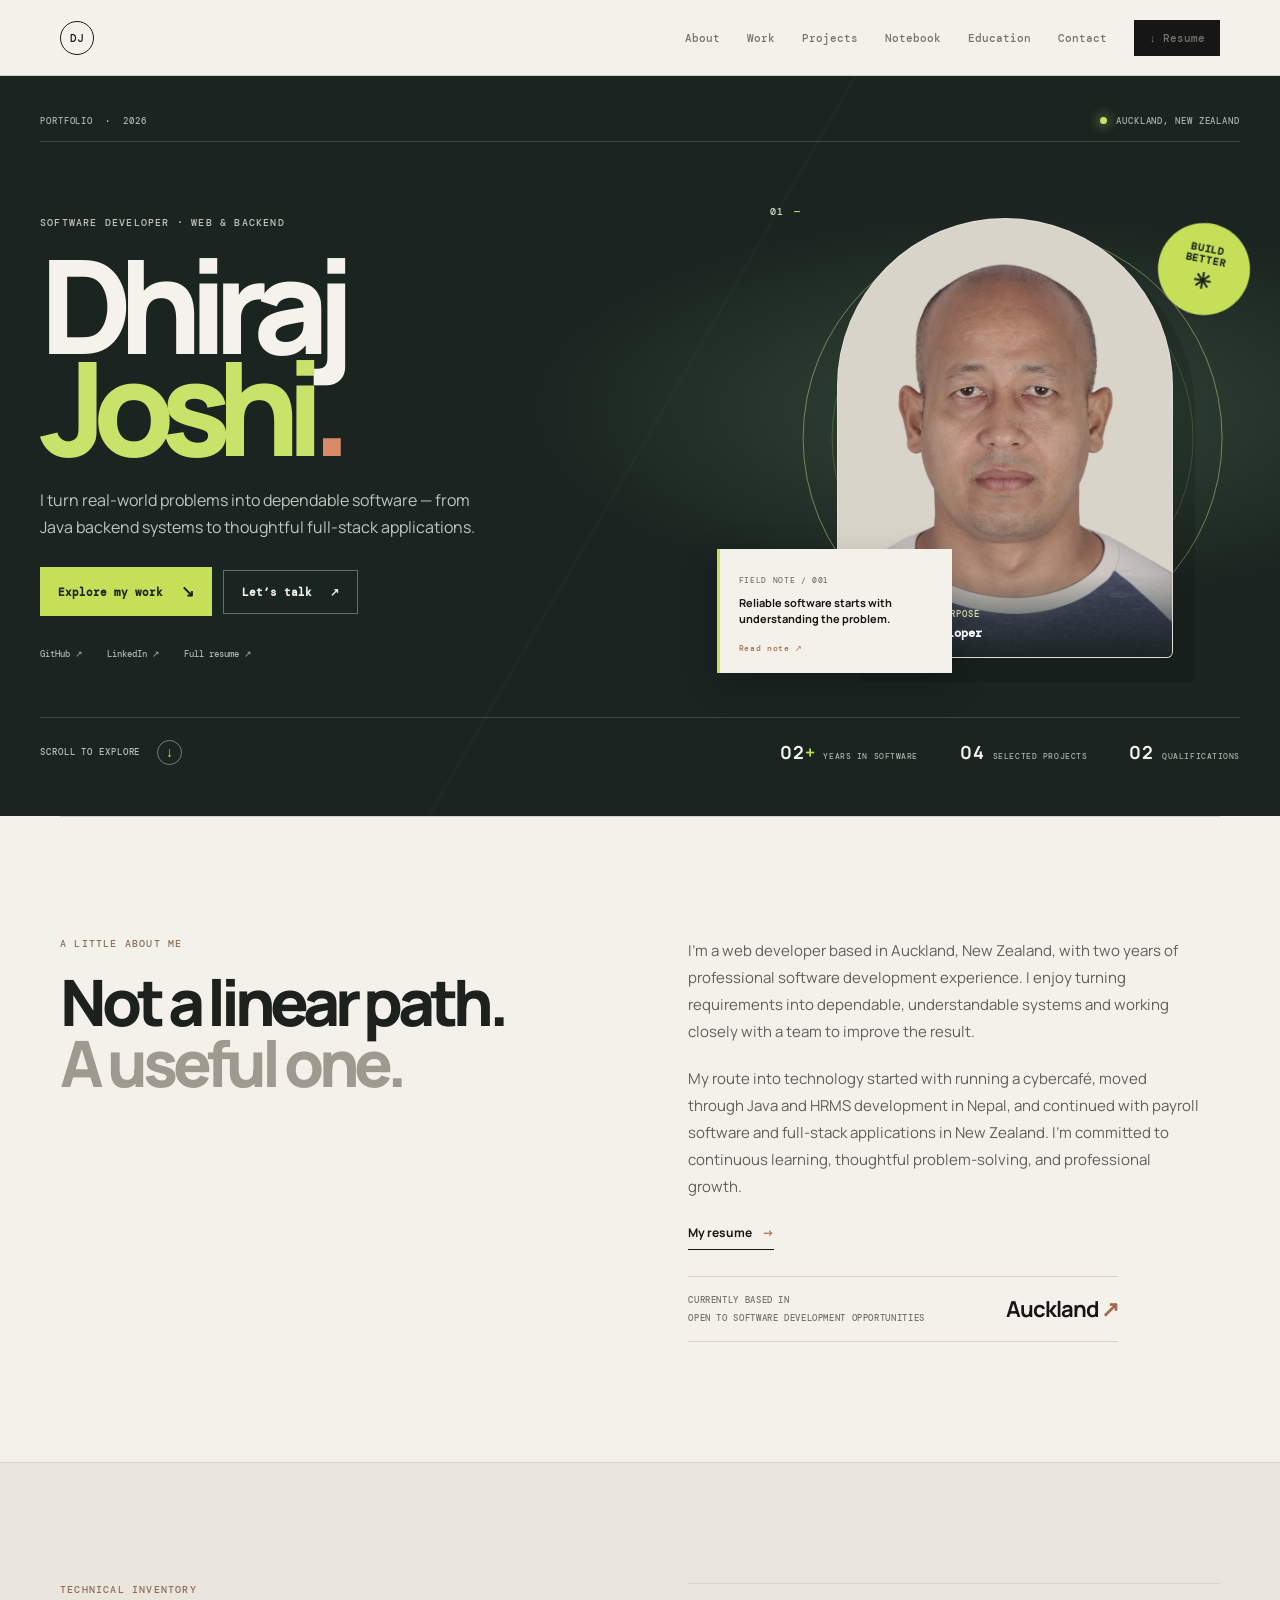
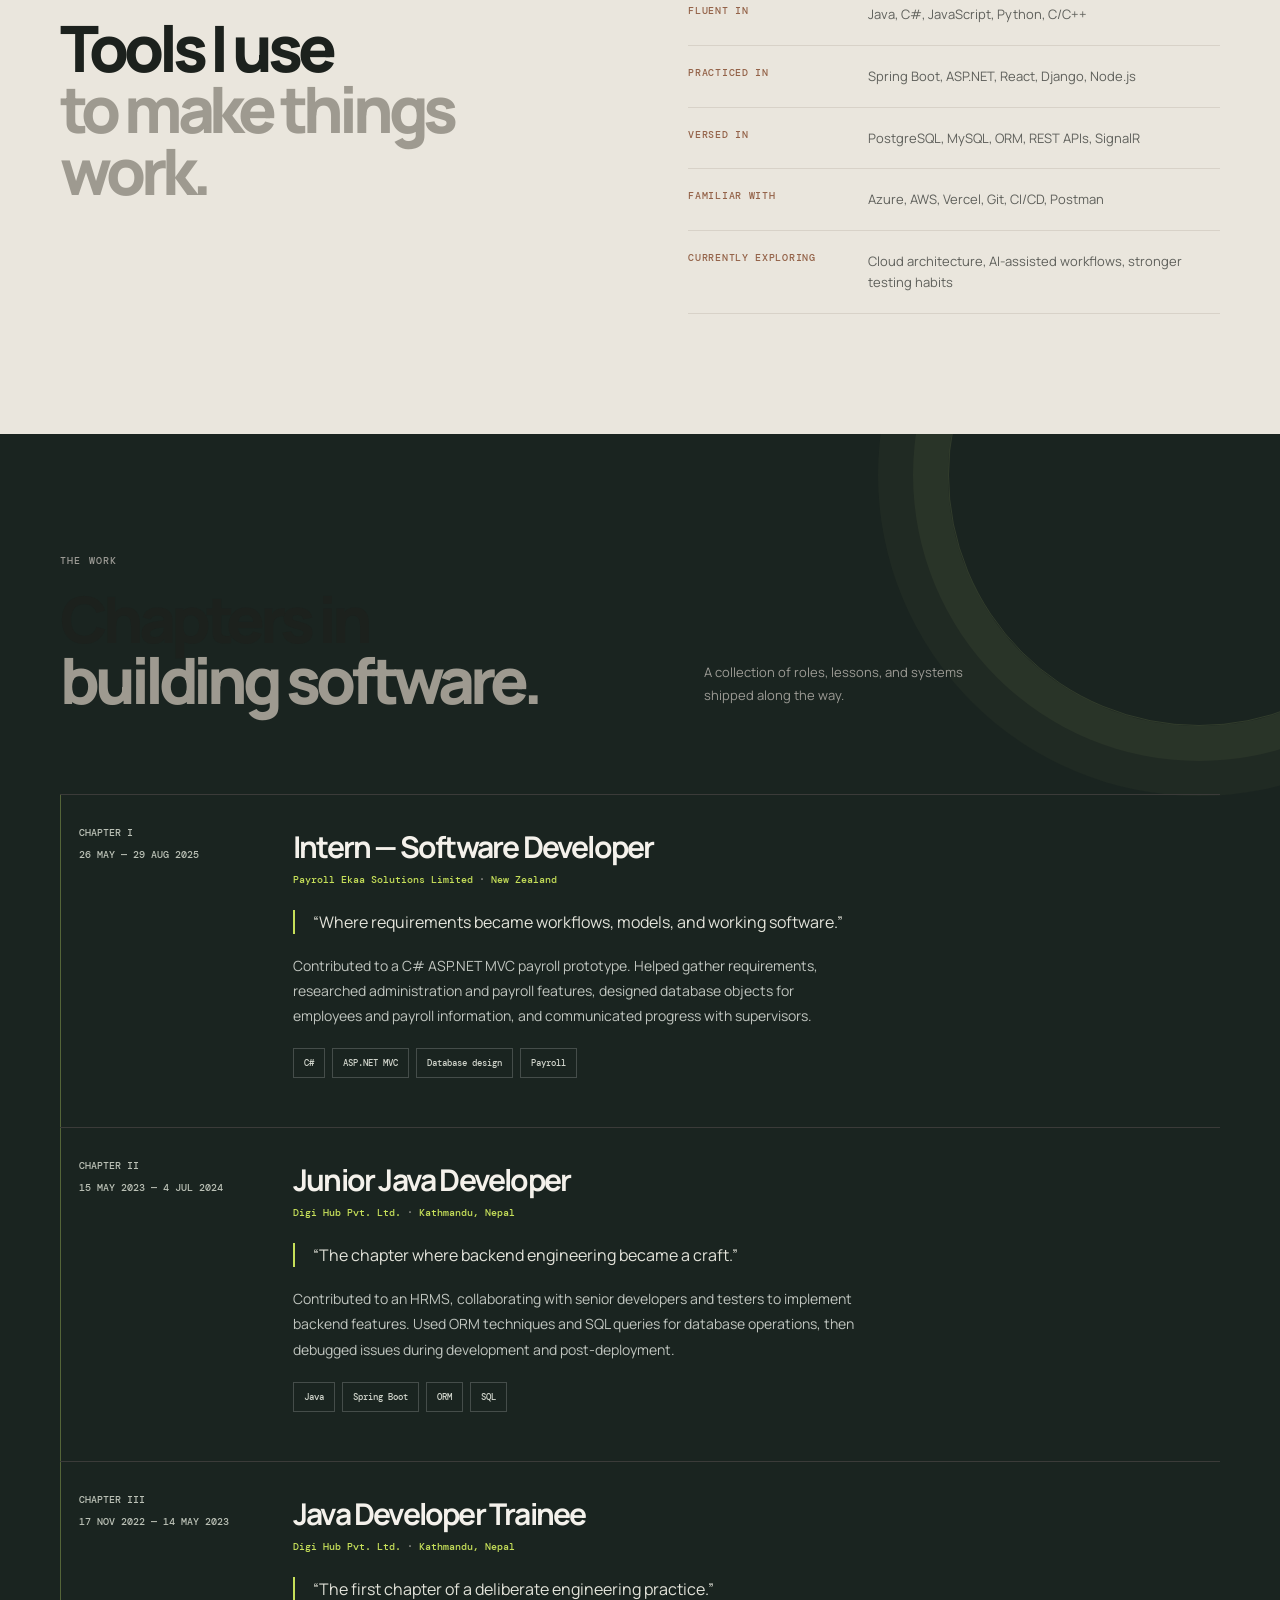
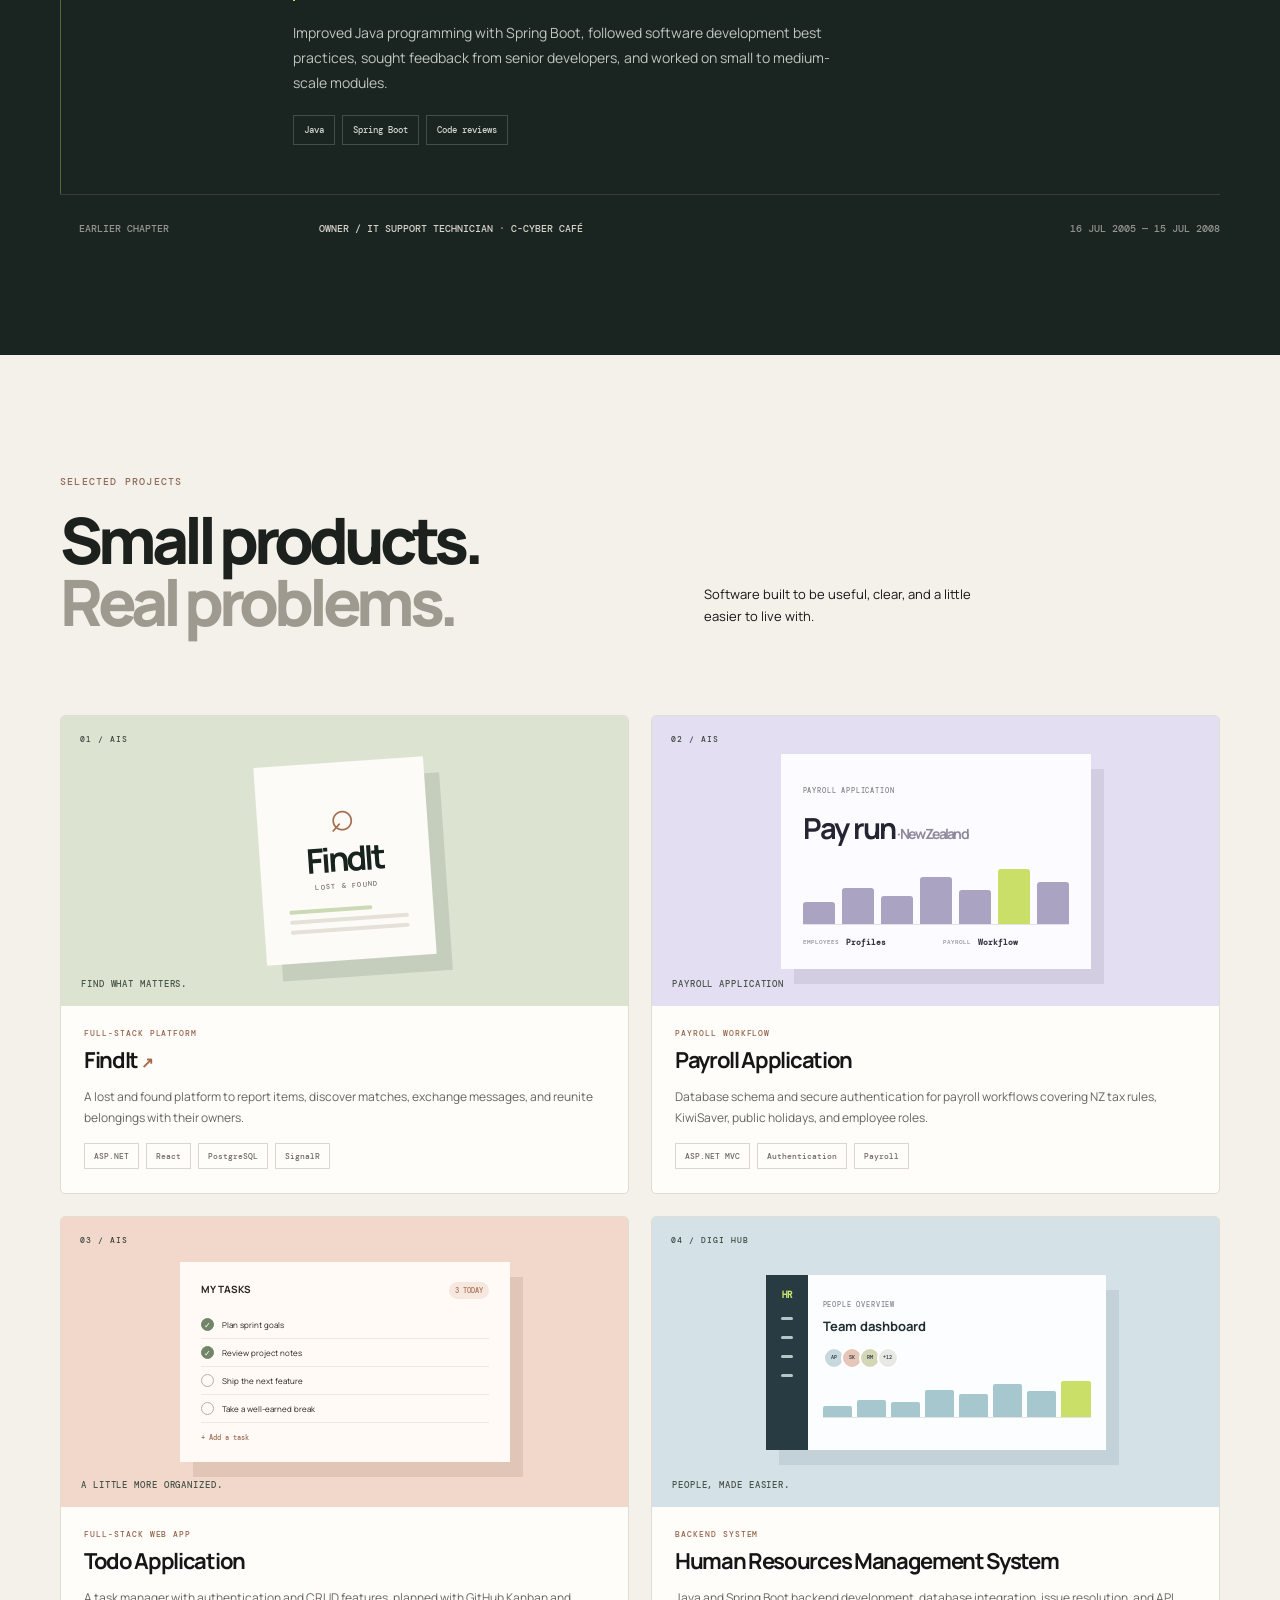
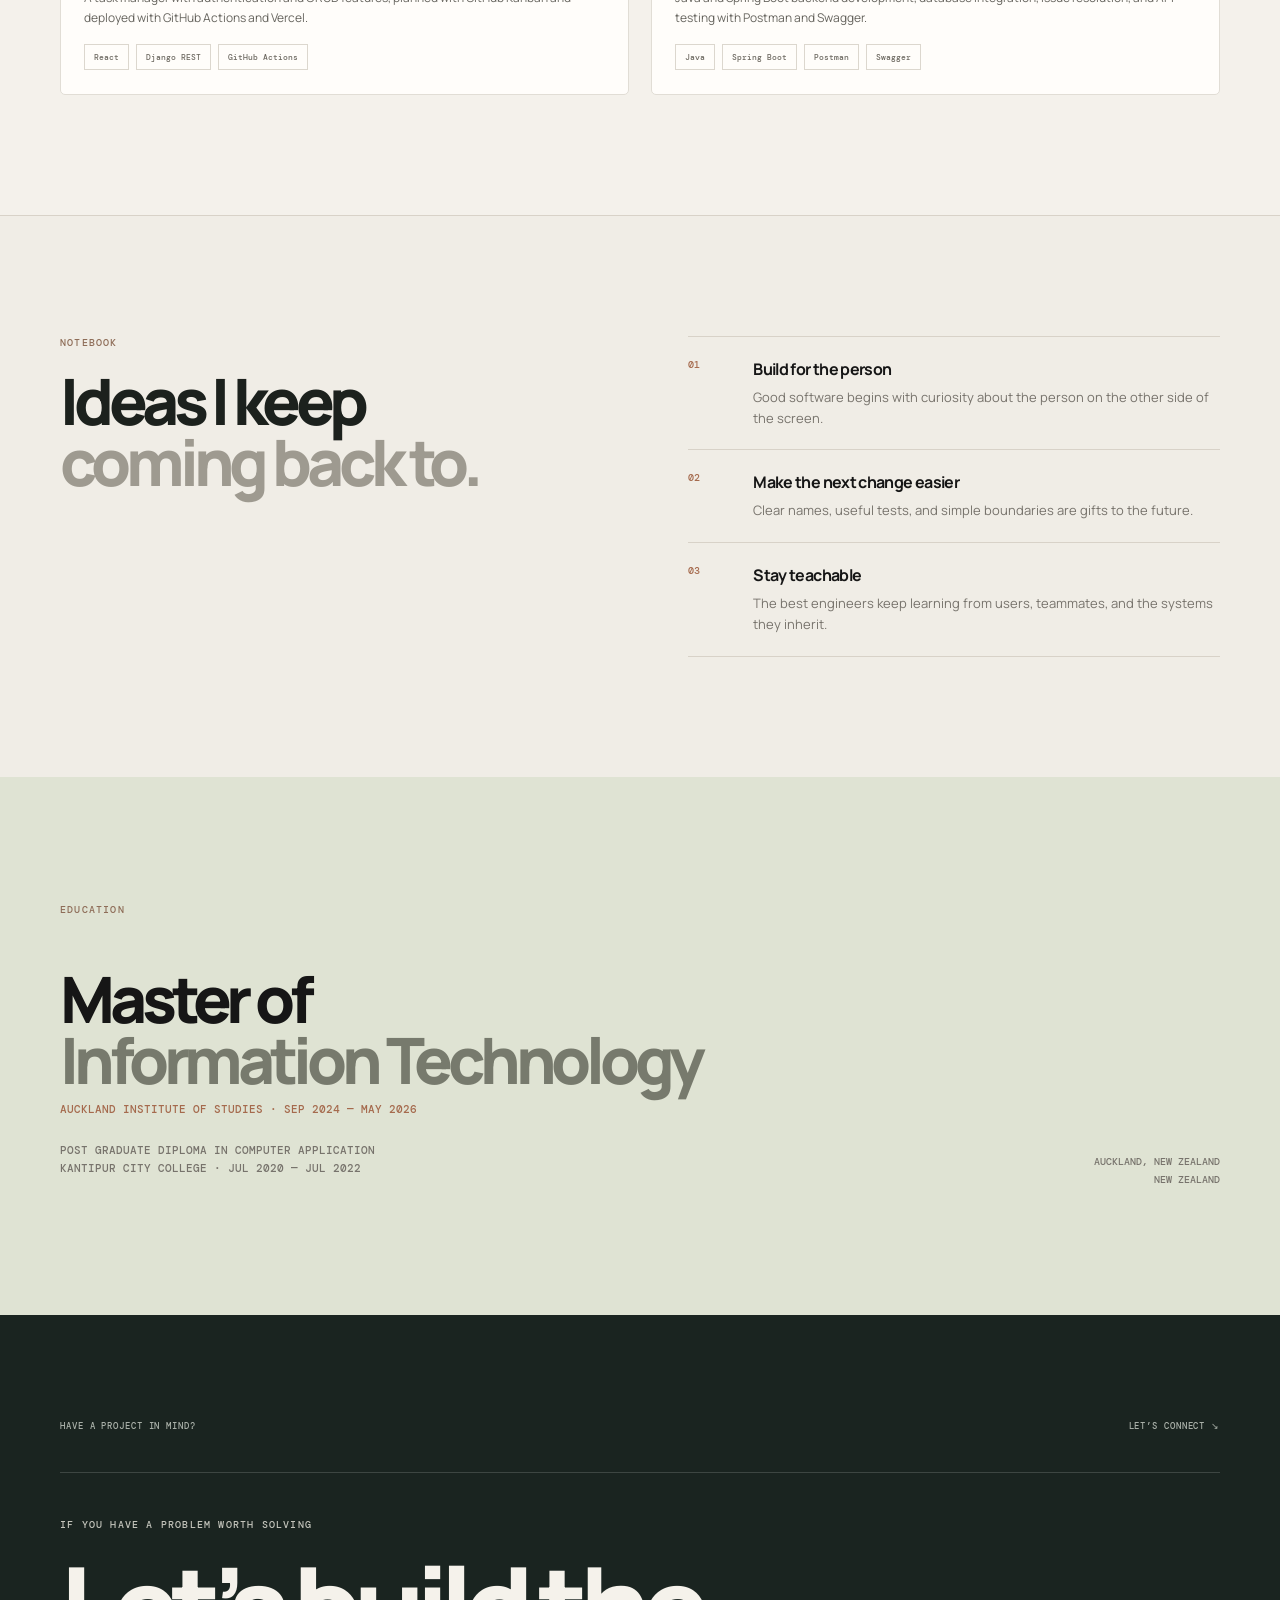
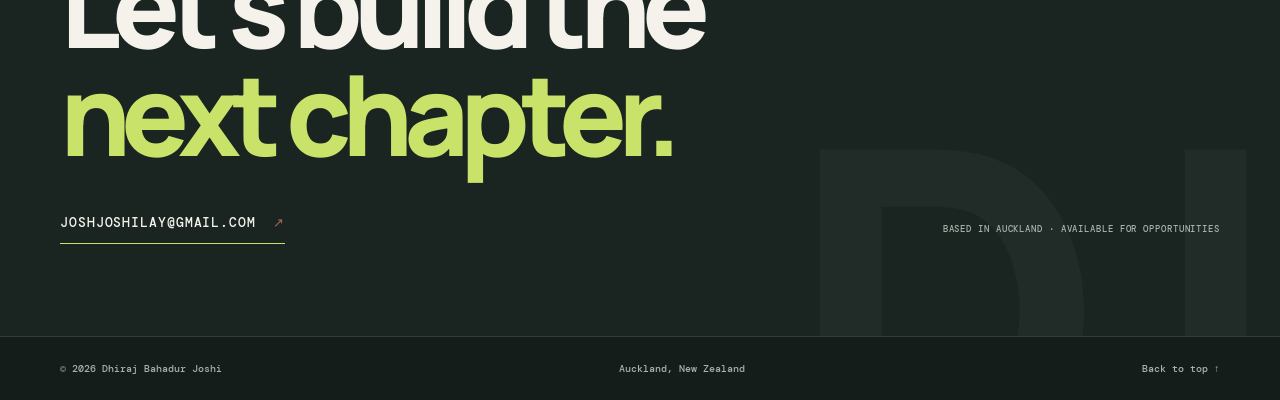
==== index.html @ 9c45025c "Elevate portfolio visual design" ====
<!doctype html>
<html lang="en">
  <head>
    <meta charset="UTF-8" />
    <meta name="viewport" content="width=device-width, initial-scale=1" />
    <meta name="description" content="Dhiraj Bahadur Joshi is a software developer based in Auckland, New Zealand." />
    <link rel="canonical" href="https://dhirajbahadurjoshi.com.np/" />
    <meta property="og:type" content="website" />
    <meta property="og:title" content="Dhiraj Joshi — Software Developer" />
    <meta property="og:description" content="Dhiraj Bahadur Joshi is a software developer based in Auckland, New Zealand." />
    <meta property="og:url" content="https://dhirajbahadurjoshi.com.np/" />
    <meta name="twitter:card" content="summary" />
    <meta name="twitter:title" content="Dhiraj Joshi — Software Developer" />
    <meta name="twitter:description" content="Dhiraj Bahadur Joshi is a software developer based in Auckland, New Zealand." />
    <title>Dhiraj Joshi — Software Developer</title>
    <link rel="preconnect" href="https://fonts.googleapis.com" />
    <link rel="preconnect" href="https://fonts.gstatic.com" crossorigin />
    <link href="https://fonts.googleapis.com/css2?family=DM+Mono:wght@400;500&family=Manrope:wght@400;500;600;700;800&display=swap" rel="stylesheet" />
    <link rel="stylesheet" href="styles.css" />
    <link rel="stylesheet" href="visual.css" />
  </head>
  <body>
    <header class="site-header">
      <div class="header-inner">
        <a class="monogram" href="#hero-section" aria-label="Dhiraj Joshi home">DJ</a>
        <button class="menu-toggle" type="button" aria-expanded="false" aria-controls="site-nav"><span></span><span></span><span></span><b>Menu</b></button>
        <nav id="site-nav" class="site-nav" aria-label="Main navigation">
          <a href="#about-section">About</a><a href="#experience-section">Work</a><a href="#research-section">Projects</a><a href="#notebook-section">Notebook</a><a href="#education-section">Education</a><a href="#contact-section">Contact</a><a class="resume-button" href="resume.html">↓ Resume</a>
        </nav>
      </div>
    </header>

    <main>
      <section id="hero-section" class="hero-section page-width">
        <div class="hero-topline"><span>Portfolio <i>·</i> 2026</span><span class="hero-location"><b></b> Auckland, New Zealand</span></div>
        <div class="hero-layout">
          <div class="hero-copy">
            <p class="eyebrow">Software developer · Web &amp; backend</p>
            <h1>Dhiraj<br /><em>Joshi</em><span class="hero-period">.</span></h1>
            <p class="hero-lede">I turn real-world problems into dependable software — from Java backend systems to thoughtful full-stack applications.</p>
            <div class="hero-actions"><a class="hero-primary" href="#research-section">Explore my work <span>↘</span></a><a class="hero-secondary" href="mailto:joshjoshilay@gmail.com">Let’s talk <span>↗</span></a></div>
            <div class="hero-socials"><a href="https://github.com/joshilaygh" target="_blank" rel="noreferrer">GitHub ↗</a><a href="https://www.linkedin.com/in/dhiraj-bahadur-joshi-48987b242" target="_blank" rel="noreferrer">LinkedIn ↗</a><a href="resume.html">Full resume ↗</a></div>
          </div>
          <div class="hero-art">
            <div class="hero-art-orbit"></div><div class="hero-art-index">01<span>—</span></div>
            <div class="portrait-frame"><img src="assets/profile-photo.jpg" alt="Dhiraj Bahadur Joshi" /><div class="portrait-caption"><span>Building with purpose</span><strong>Software Developer</strong></div></div>
            <button class="featured-note" type="button" data-open-note><span>FIELD NOTE / 001</span><strong>Reliable software starts with understanding the problem.</strong><em>Read note ↗</em></button>
            <div class="hero-sticker" aria-hidden="true">BUILD<br />BETTER<br /><span>✳</span></div>
          </div>
        </div>
        <div class="hero-bottom"><span>Scroll to explore</span><a href="#about-section" aria-label="Scroll to about section">↓</a><div class="hero-stats"><div><strong>02<span>+</span></strong><small>Years in software</small></div><div><strong>04</strong><small>Selected projects</small></div><div><strong>02</strong><small>Qualifications</small></div></div></div>
      </section>

      <section id="about-section" class="about-section page-width split-section">
        <div class="section-title"><p class="eyebrow">A little about me</p><h2>Not a linear path.<br /><em>A useful one.</em></h2></div>
        <div class="about-body"><p>I’m a web developer based in Auckland, New Zealand, with two years of professional software development experience. I enjoy turning requirements into dependable, understandable systems and working closely with a team to improve the result.</p><p>My route into technology started with running a cybercafé, moved through Java and HRMS development in Nepal, and continued with payroll software and full-stack applications in New Zealand. I’m committed to continuous learning, thoughtful problem-solving, and professional growth.</p><a class="text-button" href="resume.html">My resume <span>→</span></a><div class="about-signoff"><span>Currently based in</span><strong>Auckland <i>↗</i></strong><small>Open to software development opportunities</small></div></div>
      </section>

      <section class="inventory-section page-width split-section">
        <div class="section-title"><p class="eyebrow">Technical inventory</p><h2>Tools I use<br /><em>to make things work.</em></h2></div>
        <dl class="inventory-list">
          <div><dt>Fluent in</dt><dd>Java, C#, JavaScript, Python, C/C++</dd></div>
          <div><dt>Practiced in</dt><dd>Spring Boot, ASP.NET, React, Django, Node.js</dd></div>
          <div><dt>Versed in</dt><dd>PostgreSQL, MySQL, ORM, REST APIs, SignalR</dd></div>
          <div><dt>Familiar with</dt><dd>Azure, AWS, Vercel, Git, CI/CD, Postman</dd></div>
          <div><dt>Currently exploring</dt><dd>Cloud architecture, AI-assisted workflows, stronger testing habits</dd></div>
        </dl>
      </section>

      <section id="experience-section" class="work-section">
        <div class="page-width">
          <div class="section-heading"><div><p class="eyebrow">The work</p><h2>Chapters in<br /><em>building software.</em></h2></div><p>A collection of roles, lessons, and systems shipped along the way.</p></div>
          <div class="work-chapter"><div class="chapter-meta"><span>Chapter I</span><time>26 May — 29 Aug 2025</time></div><div class="chapter-content"><h3>Intern — Software Developer</h3><p class="company">Payroll Ekaa Solutions Limited <i>·</i> New Zealand</p><blockquote>“Where requirements became workflows, models, and working software.”</blockquote><p>Contributed to a C# ASP.NET MVC payroll prototype. Helped gather requirements, researched administration and payroll features, designed database objects for employees and payroll information, and communicated progress with supervisors.</p><div class="tags"><span>C#</span><span>ASP.NET MVC</span><span>Database design</span><span>Payroll</span></div></div></div>
          <div class="work-chapter"><div class="chapter-meta"><span>Chapter II</span><time>15 May 2023 — 4 Jul 2024</time></div><div class="chapter-content"><h3>Junior Java Developer</h3><p class="company">Digi Hub Pvt. Ltd. <i>·</i> Kathmandu, Nepal</p><blockquote>“The chapter where backend engineering became a craft.”</blockquote><p>Contributed to an HRMS, collaborating with senior developers and testers to implement backend features. Used ORM techniques and SQL queries for database operations, then debugged issues during development and post-deployment.</p><div class="tags"><span>Java</span><span>Spring Boot</span><span>ORM</span><span>SQL</span></div></div></div>
          <div class="work-chapter"><div class="chapter-meta"><span>Chapter III</span><time>17 Nov 2022 — 14 May 2023</time></div><div class="chapter-content"><h3>Java Developer Trainee</h3><p class="company">Digi Hub Pvt. Ltd. <i>·</i> Kathmandu, Nepal</p><blockquote>“The first chapter of a deliberate engineering practice.”</blockquote><p>Improved Java programming with Spring Boot, followed software development best practices, sought feedback from senior developers, and worked on small to medium-scale modules.</p><div class="tags"><span>Java</span><span>Spring Boot</span><span>Code reviews</span></div></div></div>
          <div class="work-more"><span>Earlier chapter</span><strong>Owner / IT Support Technician <i>·</i> C-Cyber Café</strong><time>16 Jul 2005 — 15 Jul 2008</time></div>
        </div>
      </section>

      <section id="research-section" class="projects-section page-width">
        <div class="section-heading"><div><p class="eyebrow">Selected projects</p><h2>Small products.<br /><em>Real problems.</em></h2></div><p>Software built to be useful, clear, and a little easier to live with.</p></div>
        <div class="project-grid">
          <a class="project-card findit-card" href="https://lost-and-found-55q.pages.dev/" target="_blank" rel="noreferrer"><div class="project-art"><span class="project-index">01 / AIS</span><div class="findit-ui"><span class="findit-symbol">⌕</span><strong>FindIt</strong><small>LOST &amp; FOUND</small><div class="ui-lines"><i></i><i></i><i></i></div></div><span class="project-art-caption">Find what matters.</span></div><div class="project-card-info"><div><p>FULL-STACK PLATFORM</p><h3>FindIt <span>↗</span></h3></div><p>A lost and found platform to report items, discover matches, exchange messages, and reunite belongings with their owners.</p><div class="tags"><span>ASP.NET</span><span>React</span><span>PostgreSQL</span><span>SignalR</span></div></div></a>
          <article class="project-card payroll-card"><div class="project-art"><span class="project-index">02 / AIS</span><div class="payroll-ui"><small>PAYROLL APPLICATION</small><strong>Pay run<span> · New Zealand</span></strong><div class="payroll-bars"><i></i><i></i><i></i><i></i><i></i><i></i><i></i></div><div class="payroll-ui-foot"><span>EMPLOYEES</span><b>Profiles</b><span>PAYROLL</span><b>Workflow</b></div></div><span class="project-art-caption">Payroll Application</span></div><div class="project-card-info"><div><p>PAYROLL WORKFLOW</p><h3>Payroll Application</h3></div><p>Database schema and secure authentication for payroll workflows covering NZ tax rules, KiwiSaver, public holidays, and employee roles.</p><div class="tags"><span>ASP.NET MVC</span><span>Authentication</span><span>Payroll</span></div></div></article>
          <article class="project-card todo-card"><div class="project-art"><span class="project-index">03 / AIS</span><div class="todo-ui"><small>MY TASKS <b>3 TODAY</b></small><div><i class="checked">✓</i><span>Plan sprint goals</span></div><div><i class="checked">✓</i><span>Review project notes</span></div><div><i></i><span>Ship the next feature</span></div><div><i></i><span>Take a well-earned break</span></div><span class="todo-add">+ Add a task</span></div><span class="project-art-caption">A little more organized.</span></div><div class="project-card-info"><div><p>FULL-STACK WEB APP</p><h3>Todo Application</h3></div><p>A task manager with authentication and CRUD features, planned with GitHub Kanban and deployed with GitHub Actions and Vercel.</p><div class="tags"><span>React</span><span>Django REST</span><span>GitHub Actions</span></div></div></article>
          <article class="project-card hrms-card"><div class="project-art"><span class="project-index">04 / DIGI HUB</span><div class="hrms-ui"><div class="hrms-sidebar"><b>HR</b><i></i><i></i><i></i><i></i></div><div class="hrms-main"><small>PEOPLE OVERVIEW</small><strong>Team dashboard</strong><div class="hrms-profiles"><i>AP</i><i>SK</i><i>RM</i><i>+12</i></div><div class="hrms-chart"><i></i><i></i><i></i><i></i><i></i><i></i><i></i><i></i></div></div></div><span class="project-art-caption">People, made easier.</span></div><div class="project-card-info"><div><p>BACKEND SYSTEM</p><h3>Human Resources Management System</h3></div><p>Java and Spring Boot backend development, database integration, issue resolution, and API testing with Postman and Swagger.</p><div class="tags"><span>Java</span><span>Spring Boot</span><span>Postman</span><span>Swagger</span></div></div></article>
        </div>
      </section>

      <section id="notebook-section" class="notebook-section page-width split-section">
        <div class="section-title"><p class="eyebrow">Notebook</p><h2>Ideas I keep<br /><em>coming back to.</em></h2></div>
        <div class="notebook-list"><article><span>01</span><div><h3>Build for the person</h3><p>Good software begins with curiosity about the person on the other side of the screen.</p></div></article><article><span>02</span><div><h3>Make the next change easier</h3><p>Clear names, useful tests, and simple boundaries are gifts to the future.</p></div></article><article><span>03</span><div><h3>Stay teachable</h3><p>The best engineers keep learning from users, teammates, and the systems they inherit.</p></div></article></div>
      </section>

      <section id="education-section" class="education-section">
        <div class="page-width"><p class="eyebrow">Education</p><div class="education-line"><div><h2>Master of<br /><em>Information Technology</em></h2><p>Auckland Institute of Studies · Sep 2024 — May 2026</p><p class="secondary-education">Post Graduate Diploma in Computer Application<br />Kantipur City College · Jul 2020 — Jul 2022</p></div><div class="education-meta">Auckland, New Zealand<br />New Zealand</div></div></div>
      </section>

      <section id="contact-section" class="contact-section page-width"><div class="contact-kicker"><span>Have a project in mind?</span><span>LET’S CONNECT ↘</span></div><p class="eyebrow">If you have a problem worth solving</p><h2>Let’s build the<br /><em>next chapter.</em></h2><div class="contact-bottom"><a href="mailto:joshjoshilay@gmail.com" class="contact-link">joshjoshilay@gmail.com <span>↗</span></a><span>Based in Auckland · Available for opportunities</span></div></section>
    </main>

    <footer class="site-footer page-width"><span>© 2026 Dhiraj Bahadur Joshi</span><span>Auckland, New Zealand</span><a href="#hero-section">Back to top ↑</a></footer>

    <dialog id="note-dialog" class="modal"><button class="modal-close" type="button" aria-label="Close note">×</button><p class="eyebrow">A note from the notebook</p><blockquote>“The best software is not the software with the most features. It is the software that makes the right thing easier.”</blockquote><p>Clear requirements, useful feedback, edge cases considered early, and systems that remain understandable long after they ship.</p></dialog>
    <dialog id="resume-dialog" class="modal"><button class="modal-close" type="button" aria-label="Close resume preview">×</button><p class="eyebrow">Resume</p><h2>Dhiraj Joshi</h2><p class="modal-role">Web Developer · Auckland, New Zealand</p><div class="resume-facts"><div><b>Education</b><span>Master of Information Technology<br />Auckland Institute of Studies<br /><br />PG Diploma in Computer Application<br />Kantipur City College</span></div><div><b>Core stack</b><span>Java · Spring Boot · C# · ASP.NET · React · PostgreSQL · MySQL</span></div><div><b>Experience</b><span>Two years of software development across HRMS, payroll, full-stack applications, and IT support.</span></div></div><a href="resume.html" class="dark-button">View full resume ↗</a></dialog>
    <script src="script.js"></script>
  </body>
</html>
---- styles.css ----
:root{--ink:#161616;--muted:#77736c;--paper:#f4f1eb;--line:#d8d2c8;--accent:#c6df59;--soft:#e7e2d9}*{box-sizing:border-box}html{scroll-behavior:smooth}body{margin:0;background:var(--paper);color:var(--ink);font-family:Manrope,Arial,sans-serif}a{color:inherit;text-decoration:none}button{font:inherit}.page-width{width:min(1160px,calc(100% - 80px));margin:auto}.site-header{height:76px;border-bottom:1px solid var(--line);position:relative;z-index:5;background:var(--paper)}.header-inner{width:min(1160px,calc(100% - 80px));height:100%;margin:auto;display:flex;align-items:center;justify-content:space-between}.monogram{display:grid;place-items:center;width:34px;height:34px;border:1px solid var(--ink);border-radius:50%;font:500 11px "DM Mono",monospace}.site-nav{display:flex;align-items:center;gap:27px;font:500 11px "DM Mono",monospace}.site-nav a{color:var(--muted)}.site-nav a:hover,.text-button:hover,.project-row:hover h3,.contact-link:hover{color:#a56a4d}.resume-button{border:0;background:var(--ink);color:#fff;padding:11px 15px;font:500 11px "DM Mono",monospace;cursor:pointer}.menu-toggle{display:none}.hero-section{min-height:710px;padding:60px 0 32px;display:flex;flex-direction:column;align-items:center}.featured-note{align-self:flex-start;width:320px;border:0;border-bottom:1px solid var(--line);background:transparent;padding:0 0 15px;text-align:left;cursor:pointer;color:var(--ink)}.featured-note span,.featured-note em{font:500 10px "DM Mono",monospace;color:var(--muted);font-style:normal}.featured-note em{color:#a56a4d}.featured-note strong{display:block;font-size:13px;line-height:1.45;margin:10px 0 9px}.featured-note:hover strong{color:#a56a4d}.hero-center{margin:auto;text-align:center}.portrait-wrap{position:relative;width:86px;height:86px;margin:0 auto 22px}.portrait-wrap img{width:100%;height:100%;border-radius:50%;object-fit:cover;filter:grayscale(1);border:3px solid var(--ink)}.portrait-wrap span{position:absolute;right:-13px;bottom:-4px;display:grid;place-items:center;width:31px;height:31px;background:var(--accent);border-radius:50%;font:500 9px "DM Mono",monospace}.eyebrow{margin:0 0 21px;color:var(--muted);font:500 10px "DM Mono",monospace;letter-spacing:.12em;text-transform:uppercase}.hero-center h1{font-size:clamp(58px,10vw,128px);line-height:.86;letter-spacing:-.1em;margin:0;font-weight:800}.hero-subtitle{margin:26px 0 17px;font:500 11px "DM Mono",monospace;color:#a56a4d;text-transform:uppercase;letter-spacing:.11em}.hero-lede{max-width:440px;margin:0 auto;color:var(--muted);font-size:15px;line-height:1.7}.scroll-cue{font-size:23px;color:var(--muted)}.split-section{display:grid;grid-template-columns:1fr 1.12fr;gap:12vw}.about-section,.inventory-section,.notebook-section{padding-top:126px;padding-bottom:126px;border-top:1px solid var(--line)}.section-title h2,.section-heading h2,.education-line h2,.contact-section h2{font-size:clamp(39px,5vw,70px);line-height:.96;letter-spacing:-.08em;margin:0;font-weight:800}.section-title h2 em,.section-heading h2 em,.education-line h2 em,.contact-section h2 em{font-style:normal;color:var(--muted)}.about-body{align-self:end;max-width:515px}.about-body p{color:var(--muted);font-size:15px;line-height:1.8;margin:0 0 20px}.text-button{padding:0 0 8px;border:0;border-bottom:1px solid var(--ink);background:transparent;font-weight:700;font-size:12px;cursor:pointer}.text-button span{color:#a56a4d;margin-left:8px}.inventory-list{margin:0;border-top:1px solid var(--line)}.inventory-list div{display:grid;grid-template-columns:145px 1fr;gap:25px;padding:18px 0;border-bottom:1px solid var(--line)}.inventory-list dt{font:500 10px "DM Mono",monospace;color:#a56a4d;text-transform:uppercase}.inventory-list dd{margin:0;color:var(--muted);font-size:13px;line-height:1.6}.work-section{background:var(--ink);color:#f4f1eb;padding:126px 0}.work-section .eyebrow,.work-section .section-heading>p{color:#9c9b95}.work-section h2 em{color:#888783}.section-heading{display:grid;grid-template-columns:1fr 1fr;align-items:end;gap:10vw;margin-bottom:83px}.section-heading>p{max-width:280px;margin:0 0 5px;font-size:13px;line-height:1.7}.work-chapter{display:grid;grid-template-columns:190px 1fr;gap:50px;border-top:1px solid #3b3b39;padding:31px 0 49px}.chapter-meta{display:flex;flex-direction:column;gap:9px;font:500 10px "DM Mono",monospace;color:#96958f;text-transform:uppercase}.chapter-content{max-width:650px}.chapter-content h3{font-size:27px;letter-spacing:-.06em;margin:0 0 6px}.company{font:500 10px "DM Mono",monospace;color:var(--accent);margin:0 0 24px}.company i,.work-more i{font-style:normal;color:#96958f}.chapter-content blockquote{border-left:2px solid var(--accent);padding-left:18px;margin:0 0 19px;color:#d6d2c9;font-size:15px;line-height:1.5}.chapter-content>p:not(.company){max-width:570px;color:#aaa9a4;font-size:13px;line-height:1.8;margin:0}.tags{display:flex;flex-wrap:wrap;gap:7px;margin-top:20px}.tags span{border:1px solid currentColor;padding:7px 9px;color:#96958f;font:500 9px "DM Mono",monospace}.work-more{display:grid;grid-template-columns:190px 1fr auto;gap:50px;border-top:1px solid #3b3b39;padding-top:27px;color:#96958f;font:500 10px "DM Mono",monospace;text-transform:uppercase}.work-more strong{color:#d6d2c9;font-weight:500}.projects-section{padding-top:126px;padding-bottom:126px}.project-row{display:grid;grid-template-columns:85px 1fr 55px;gap:32px;align-items:start;border-top:1px solid var(--line);padding:30px 0}.project-number{font:500 11px "DM Mono",monospace;color:#a56a4d}.project-main h3{font-size:31px;letter-spacing:-.07em;margin:0 0 12px}.project-main h3 span{font-size:18px;color:#a56a4d}.project-main>p{max-width:650px;color:var(--muted);font-size:14px;line-height:1.75;margin:0}.project-arrow{font-size:22px;color:#a56a4d;text-align:right}.project-row:hover{border-color:#a56a4d}.project-static{cursor:default}.project-static:hover{border-color:var(--line)}.notebook-list article{display:grid;grid-template-columns:45px 1fr;gap:20px;padding:19px 0;border-top:1px solid var(--line)}.notebook-list article:last-child{border-bottom:1px solid var(--line)}.notebook-list article>span{color:#a56a4d;font:500 10px "DM Mono",monospace}.notebook-list h3{font-size:16px;margin:0 0 7px;letter-spacing:-.04em}.notebook-list p{color:var(--muted);font-size:13px;line-height:1.6;margin:0}.education-section{background:var(--soft);padding:126px 0}.education-line{display:flex;justify-content:space-between;align-items:end;margin-top:52px}.education-line p{color:#a56a4d;font:500 11px "DM Mono",monospace;text-transform:uppercase}.education-line .secondary-education{margin-top:25px;color:var(--muted);line-height:1.7}.education-meta{color:var(--muted);font:500 10px "DM Mono",monospace;line-height:1.8;text-align:right;text-transform:uppercase}.contact-section{padding-top:126px;padding-bottom:140px}.contact-section h2{margin-bottom:47px}.contact-link{font:500 13px "DM Mono",monospace;border-bottom:1px solid var(--ink);padding-bottom:10px}.contact-link span{color:#a56a4d;margin-left:8px}.site-footer{display:flex;justify-content:space-between;border-top:1px solid var(--line);padding:25px 0 32px;color:var(--muted);font:500 10px "DM Mono",monospace}.modal{width:min(580px,calc(100% - 36px));border:0;padding:45px;background:var(--paper);color:var(--ink);box-shadow:0 25px 80px #0005}.modal::backdrop{background:#161616bb;backdrop-filter:blur(4px)}.modal-close{position:absolute;right:18px;top:15px;border:0;background:transparent;font-size:26px;cursor:pointer;color:var(--muted)}.modal blockquote{font-size:clamp(26px,4vw,42px);line-height:1.02;letter-spacing:-.07em;margin:0 0 25px;font-weight:800}.modal>p:not(.eyebrow),.resume-facts span{color:var(--muted);font-size:14px;line-height:1.7}.modal h2{font-size:clamp(40px,7vw,70px);line-height:.9;letter-spacing:-.09em;margin:0}.modal-role{font:500 10px "DM Mono",monospace;color:#a56a4d;text-transform:uppercase}.resume-facts{display:grid;grid-template-columns:1fr 1fr;gap:18px;margin:32px 0}.resume-facts div{border-top:1px solid var(--line);padding-top:12px}.resume-facts b,.resume-facts span{display:block}.resume-facts b{font-size:12px;margin-bottom:7px}.dark-button{display:inline-block;background:var(--ink);color:#fff;padding:14px 17px;font:500 11px "DM Mono",monospace}
@media(max-width:800px){.page-width,.header-inner{width:calc(100% - 42px)}.site-nav{gap:15px}.site-nav a:nth-child(n+3){display:none}.hero-section{min-height:650px}.split-section{gap:50px}.work-chapter{grid-template-columns:120px 1fr;gap:25px}.work-more{grid-template-columns:120px 1fr}.work-more time{display:none}.section-heading{gap:50px}}
@media(max-width:620px){.site-header{height:68px}.header-inner{width:calc(100% - 42px)}.menu-toggle{display:flex;align-items:center;gap:5px;border:0;background:transparent;color:var(--muted);font:500 10px "DM Mono",monospace;cursor:pointer}.menu-toggle span{width:13px;height:1px;background:var(--ink)}.menu-toggle b{font-weight:500;margin-left:4px}.site-nav{display:none;position:absolute;top:68px;left:0;right:0;padding:15px 21px 20px;background:var(--paper);border-bottom:1px solid var(--line);box-shadow:0 15px 30px #00000012}.site-nav.is-open{display:grid;gap:0}.site-nav.is-open a{display:block;padding:12px 0;border-bottom:1px solid var(--line)}.site-nav.is-open .resume-button{margin-top:12px}.hero-section{padding-top:34px;min-height:620px}.featured-note{width:100%;margin-bottom:50px}.portrait-wrap{width:72px;height:72px}.hero-center h1{font-size:clamp(54px,17vw,90px)}.hero-lede{font-size:14px}.split-section{display:block;padding-top:85px;padding-bottom:85px}.about-body,.inventory-list,.notebook-list{margin-top:45px}.inventory-list div{grid-template-columns:1fr;gap:7px}.work-section,.projects-section,.education-section{padding-top:85px;padding-bottom:85px}.section-heading{display:block;margin-bottom:50px}.section-heading>p{margin-top:25px}.work-chapter{display:block;padding:26px 0 40px}.chapter-meta{flex-direction:row;justify-content:space-between;margin-bottom:28px}.chapter-content h3{font-size:24px}.work-more{display:block}.work-more strong{display:block;margin:11px 0}.project-row{grid-template-columns:36px 1fr 25px;gap:12px}.project-main h3{font-size:26px}.education-line{display:block;margin-top:40px}.education-meta{text-align:left;margin-top:25px}.contact-section{padding-top:85px;padding-bottom:105px}.site-footer{display:grid;gap:12px}.resume-facts{grid-template-columns:1fr}.modal{padding:32px 24px}}
---- visual.css ----
.hero-section {
  display: block;
  width: 100%;
  max-width: none;
  min-height: 740px;
  padding: 24px max(40px, calc((100% - 1200px) / 2)) 20px;
  position: relative;
  overflow: hidden;
  background: #1a2420;
  color: #f5f2eb;
}

.hero-section::before {
  content: "";
  position: absolute;
  inset: 0;
  pointer-events: none;
  background: radial-gradient(ellipse at 79% 45%, #34463a 0, transparent 34%),
    linear-gradient(120deg, transparent 50%, #ffffff06 50.1%, transparent 50.3%);
}

.hero-topline,
.hero-layout,
.hero-bottom {
  position: relative;
  z-index: 1;
}

.hero-topline {
  height: 42px;
  display: flex;
  justify-content: space-between;
  align-items: center;
  border-bottom: 1px solid #ffffff27;
  color: #aab1a9;
  font: 500 9px "DM Mono", monospace;
  letter-spacing: .1em;
  text-transform: uppercase;
}

.hero-topline i {
  color: var(--accent);
  font-style: normal;
  padding: 0 6px;
}

.hero-location {
  display: flex;
  gap: 9px;
  align-items: center;
}

.hero-location b {
  width: 7px;
  height: 7px;
  border-radius: 50%;
  background: #c9e36a;
  box-shadow: 0 0 12px #c9e36a;
}

.hero-layout {
  display: grid;
  grid-template-columns: 1.04fr .96fr;
  gap: 7%;
  align-items: center;
  max-width: 1200px;
  min-height: 575px;
  margin: 0 auto;
  padding: 42px 0 25px;
}

.hero-copy .eyebrow {
  color: #c3c4bb;
  margin-bottom: 25px;
}

.hero-copy h1 {
  margin: 0;
  font-size: clamp(82px, 10.2vw, 145px);
  font-weight: 800;
  line-height: .78;
  letter-spacing: -.105em;
}

.hero-copy h1 em {
  color: #c9e36a;
  font-style: normal;
}

.hero-period {
  color: #d98b69;
}

.hero-lede {
  max-width: 440px;
  margin: 29px 0 26px;
  color: #c0c5bf;
  font-size: 16px;
  line-height: 1.7;
}

.hero-actions {
  display: flex;
  align-items: center;
  gap: 11px;
}

.hero-primary,
.hero-secondary {
  display: inline-flex;
  align-items: center;
  gap: 18px;
  padding: 14px 18px;
  font: 700 11px "DM Mono", monospace;
  transition: transform .2s ease, background .2s ease;
}

.hero-primary {
  background: var(--accent);
  color: #1a2420;
}

.hero-primary:hover,
.hero-secondary:hover {
  transform: translateY(-3px);
}

.hero-primary span {
  font-size: 16px;
}

.hero-secondary {
  border: 1px solid #ffffff55;
  color: #f5f2eb;
}

.hero-socials {
  display: flex;
  gap: 24px;
  margin-top: 32px;
  color: #aab1a9;
  font: 500 9px "DM Mono", monospace;
}

.hero-socials a:hover {
  color: var(--accent);
}

.hero-art {
  position: relative;
  justify-self: end;
  width: 100%;
  max-width: 480px;
  height: 500px;
  isolation: isolate;
}

.hero-art-orbit {
  position: absolute;
  top: 50%;
  left: 50%;
  width: 420px;
  aspect-ratio: 1;
  border: 1px solid #d5e38377;
  border-radius: 50%;
  transform: translate(-47%, -50%);
}

.hero-art-orbit::before,
.hero-art-orbit::after {
  content: "";
  position: absolute;
  inset: 28px;
  border: 1px solid #d5e38335;
  border-radius: 50%;
}

.hero-art-orbit::after {
  inset: 57px;
}

.hero-art-index {
  position: absolute;
  top: 17px;
  left: 10px;
  z-index: 2;
  color: #d7dfcb;
  font: 500 10px "DM Mono", monospace;
  letter-spacing: .12em;
}

.hero-art-index span {
  margin-left: 10px;
  color: var(--accent);
}

.portrait-frame {
  position: absolute;
  top: 6%;
  left: 16%;
  width: 70%;
  height: 88%;
  overflow: hidden;
  border: 1px solid #f5f2eb65;
  border-radius: 210px 210px 8px 8px;
  background: #d9d4c9;
  box-shadow: 22px 24px 0 #0002;
}

.portrait-frame img {
  display: block;
  width: 100%;
  height: 100%;
  object-fit: cover;
  object-position: center 22%;
  filter: saturate(.75);
  mix-blend-mode: multiply;
}

.portrait-caption {
  position: absolute;
  right: 0;
  bottom: 0;
  left: 0;
  padding: 34px 18px 16px;
  background: linear-gradient(transparent, #17201fe8);
  color: #fff;
  font: 500 9px "DM Mono", monospace;
}

.portrait-caption span,
.portrait-caption strong {
  display: block;
}

.portrait-caption span {
  margin-bottom: 5px;
  color: #dce7a8;
  letter-spacing: .1em;
  text-transform: uppercase;
}

.portrait-caption strong {
  font-size: 12px;
}

.featured-note {
  position: absolute;
  bottom: 3%;
  left: -9%;
  z-index: 3;
  width: 235px;
  padding: 17px 19px;
  border: 0;
  border-left: 3px solid var(--accent);
  background: #f4f1eb;
  box-shadow: 0 12px 35px #0003;
  color: var(--ink);
  text-align: left;
}

.featured-note span,
.featured-note em {
  color: #77736c;
  font: 500 8px "DM Mono", monospace;
  letter-spacing: .08em;
}

.featured-note strong {
  margin: 7px 0;
  font-size: 11px;
  line-height: 1.45;
}

.featured-note em {
  color: #a56a4d;
}

.hero-sticker {
  position: absolute;
  top: 7%;
  right: -2%;
  z-index: 3;
  display: grid;
  place-content: center;
  width: 92px;
  height: 92px;
  border-radius: 50%;
  background: var(--accent);
  color: #1a2420;
  text-align: center;
  font: 800 10px/1.1 "DM Mono", monospace;
  letter-spacing: .08em;
  transform: rotate(11deg);
}

.hero-sticker span {
  margin-top: 5px;
  font-size: 22px;
}

.hero-bottom {
  display: flex;
  align-items: center;
  gap: 17px;
  max-width: 1200px;
  min-height: 69px;
  margin: 0 auto;
  border-top: 1px solid #ffffff27;
  color: #b9c0b7;
  font: 500 9px "DM Mono", monospace;
  letter-spacing: .1em;
  text-transform: uppercase;
}

.hero-bottom > a {
  display: grid;
  place-items: center;
  width: 25px;
  height: 25px;
  border: 1px solid #ffffff66;
  border-radius: 50%;
  color: var(--accent);
  font-size: 14px;
}

.hero-stats {
  display: flex;
  gap: 42px;
  margin-left: auto;
}

.hero-stats div {
  display: flex;
  align-items: baseline;
  gap: 8px;
}

.hero-stats strong {
  color: #f5f2eb;
  font: 700 18px Manrope, sans-serif;
}

.hero-stats strong span {
  color: var(--accent);
}

.hero-stats small {
  color: #aab1a9;
  font: 500 8px "DM Mono", monospace;
  letter-spacing: .07em;
  text-transform: uppercase;
}

.about-section,
.inventory-section,
.notebook-section {
  padding-top: 120px;
  padding-bottom: 120px;
}

.section-title h2,
.section-heading h2 {
  color: #1c211d;
}

.section-title h2 em,
.section-heading h2 em {
  color: #9e9a90;
}

.eyebrow {
  color: #8e6d58;
}

.about-body p,
.inventory-list dd {
  color: #5f605b;
}

.about-signoff {
  display: grid;
  grid-template-columns: 1fr auto;
  gap: 5px 15px;
  max-width: 430px;
  margin-top: 34px;
  padding: 17px 0;
  border-top: 1px solid var(--line);
  border-bottom: 1px solid var(--line);
}

.about-signoff span,
.about-signoff small {
  color: var(--muted);
  font: 500 9px "DM Mono", monospace;
  letter-spacing: .07em;
  text-transform: uppercase;
}

.about-signoff strong {
  grid-column: 2;
  grid-row: 1 / 3;
  align-self: center;
  font-size: 22px;
  letter-spacing: -.05em;
}

.about-signoff i {
  color: #a56a4d;
  font-style: normal;
}

.about-signoff small {
  grid-column: 1;
}

.inventory-section,
.notebook-section {
  width: 100%;
  max-width: none;
  padding-right: max(40px, calc((100% - 1160px) / 2));
  padding-left: max(40px, calc((100% - 1160px) / 2));
}

.inventory-section {
  background: #eae6dd;
}

.inventory-list div {
  grid-template-columns: 155px 1fr;
  padding: 20px 0;
}

.inventory-list dt {
  color: #946349;
  letter-spacing: .07em;
}

.work-section {
  position: relative;
  overflow: hidden;
  padding-top: 120px;
  padding-bottom: 120px;
  background: #1a2420;
}

.work-section::before {
  content: "";
  position: absolute;
  top: -210px;
  right: -170px;
  width: 500px;
  height: 500px;
  border: 1px solid #d5e38320;
  border-radius: 50%;
  box-shadow: 0 0 0 35px #d5e3830d, 0 0 0 70px #d5e38308;
}

.work-section .page-width {
  position: relative;
}

.work-chapter {
  position: relative;
  grid-template-columns: 185px 1fr;
  gap: 48px;
}

.work-chapter::before {
  content: "";
  position: absolute;
  top: 0;
  left: 0;
  width: 1px;
  height: 100%;
  background: #c9e36a55;
}

.chapter-meta {
  padding-left: 19px;
  color: #bbc1b6;
}

.chapter-content h3 {
  font-size: 30px;
}

.chapter-content > p:not(.company) {
  color: #c0c5bf;
  font-size: 14px;
}

.chapter-content blockquote {
  color: #e3e3da;
  font-size: 16px;
}

.work-section .tags span {
  padding: 8px 10px;
  border-color: #ffffff30;
  color: #d0d4cb;
}

.work-more {
  padding-left: 19px;
}

.projects-section {
  padding-top: 120px;
  padding-bottom: 120px;
}

.project-grid {
  display: grid;
  grid-template-columns: repeat(2, minmax(0, 1fr));
  gap: 22px;
}

.project-card {
  min-width: 0;
  overflow: hidden;
  border: 1px solid #e1ddd5;
  border-radius: 5px;
  background: #fffdfa;
  transition: transform .25s ease, box-shadow .25s ease, border-color .25s ease;
}

.project-card:hover {
  transform: translateY(-5px);
  border-color: #c8c0b2;
  box-shadow: 0 18px 44px #201d1717;
}

.project-art {
  position: relative;
  display: grid;
  place-items: center;
  height: 290px;
  overflow: hidden;
}

.findit-card .project-art { background: #dce4d1; }
.payroll-card .project-art { background: #e3def1; }
.todo-card .project-art { background: #f1d8ca; }
.hrms-card .project-art { background: #d4e2e8; }

.project-index {
  position: absolute;
  top: 18px;
  left: 19px;
  z-index: 1;
  color: #3e4640;
  font: 500 8px "DM Mono", monospace;
  letter-spacing: .12em;
}

.project-art-caption {
  position: absolute;
  bottom: 16px;
  left: 20px;
  color: #48534a;
  font: 500 9px "DM Mono", monospace;
  letter-spacing: .1em;
  text-transform: uppercase;
}

.findit-ui {
  display: flex;
  flex-direction: column;
  align-items: center;
  justify-content: center;
  width: 170px;
  height: 198px;
  background: #fcfbf7;
  box-shadow: 15px 17px 0 #26362820;
  color: #18231d;
  transform: rotate(-4deg);
}

.findit-symbol { color: #a66d4e; font-size: 43px; line-height: 1; }
.findit-ui strong { font-size: 34px; letter-spacing: -.09em; }
.findit-ui small { color: #77736c; font: 500 7px "DM Mono", monospace; letter-spacing: .18em; }
.ui-lines { display: grid; gap: 6px; width: 70%; margin-top: 17px; }
.ui-lines i { height: 4px; border-radius: 8px; background: #e6e1d8; }
.ui-lines i:first-child { width: 70%; background: #cbd9b5; }

.payroll-ui {
  width: 75%;
  max-width: 310px;
  padding: 22px;
  background: #fcfbff;
  box-shadow: 13px 15px 0 #34294a18;
  color: #252432;
}

.payroll-ui > small,
.hrms-main > small {
  color: #85818e;
  font: 500 7px "DM Mono", monospace;
  letter-spacing: .12em;
}

.payroll-ui > strong {
  display: block;
  margin: 10px 0 15px;
  font-size: 29px;
  letter-spacing: -.06em;
}

.payroll-ui > strong span { color: #8f899b; font-size: 14px; }
.payroll-bars { display: flex; align-items: end; gap: 7px; height: 62px; border-bottom: 1px solid #e5e1ea; }
.payroll-bars i { flex: 1; border-radius: 3px 3px 0 0; background: #aaa3c1; }
.payroll-bars i:nth-child(1) { height: 36%; }
.payroll-bars i:nth-child(2) { height: 58%; }
.payroll-bars i:nth-child(3) { height: 46%; }
.payroll-bars i:nth-child(4) { height: 76%; }
.payroll-bars i:nth-child(5) { height: 55%; }
.payroll-bars i:nth-child(6) { height: 90%; background: #c9df68; }
.payroll-bars i:nth-child(7) { height: 68%; }
.payroll-ui-foot { display: flex; align-items: center; gap: 7px; margin-top: 12px; color: #908b98; font: 500 6px "DM Mono", monospace; }
.payroll-ui-foot b { margin-right: auto; color: #383643; font-size: 8px; }

.todo-ui {
  width: 78%;
  max-width: 330px;
  padding: 20px 21px;
  background: #fffaf6;
  box-shadow: 13px 15px 0 #512f201a;
  color: #29221f;
}

.todo-ui > small { display: flex; justify-content: space-between; margin-bottom: 12px; font: 700 10px Manrope, sans-serif; }
.todo-ui > small b { padding: 4px 6px; border-radius: 20px; background: #f6e8df; color: #ab7157; font: 500 7px "DM Mono", monospace; }
.todo-ui > div { display: flex; align-items: center; gap: 8px; padding: 7px 0; border-bottom: 1px solid #eee8e2; font-size: 8px; }
.todo-ui > div i { display: grid; place-items: center; width: 13px; height: 13px; border: 1px solid #b6afa5; border-radius: 50%; font-size: 8px; font-style: normal; }
.todo-ui > div .checked { border-color: #718568; background: #718568; color: #fff; }
.todo-ui .todo-add { display: block; margin-top: 10px; color: #9c6e56; font: 500 7px "DM Mono", monospace; }

.hrms-ui {
  display: flex;
  width: 80%;
  max-width: 340px;
  height: 175px;
  background: #fbfdff;
  box-shadow: 13px 15px 0 #28434f1a;
  color: #222d32;
}

.hrms-sidebar { display: flex; flex-direction: column; align-items: center; gap: 16px; width: 42px; padding: 14px 0; background: #283b43; color: #c9e36a; }
.hrms-sidebar b { font: 700 9px "DM Mono", monospace; }
.hrms-sidebar i { width: 12px; height: 3px; border-radius: 4px; background: #b8c5c6; }
.hrms-main { flex: 1; padding: 15px; }
.hrms-main > strong { display: block; margin-top: 5px; font-size: 13px; }
.hrms-profiles { display: flex; margin-top: 12px; }
.hrms-profiles i { display: grid; place-items: center; width: 22px; height: 22px; margin-right: -4px; border: 2px solid #fff; border-radius: 50%; background: #c7d9de; font: 500 5px "DM Mono", monospace; font-style: normal; }
.hrms-profiles i:nth-child(2) { background: #e6c6b8; }
.hrms-profiles i:nth-child(3) { background: #d4d7b6; }
.hrms-profiles i:nth-child(4) { background: #e8e8e4; }
.hrms-chart { display: flex; align-items: end; gap: 5px; height: 37px; margin-top: 12px; border-bottom: 1px solid #e0e4e3; }
.hrms-chart i { flex: 1; border-radius: 2px 2px 0 0; background: #a7c7ce; }
.hrms-chart i:nth-child(1) { height: 30%; }
.hrms-chart i:nth-child(2) { height: 46%; }
.hrms-chart i:nth-child(3) { height: 40%; }
.hrms-chart i:nth-child(4) { height: 74%; }
.hrms-chart i:nth-child(5) { height: 63%; }
.hrms-chart i:nth-child(6) { height: 90%; }
.hrms-chart i:nth-child(7) { height: 70%; }
.hrms-chart i:nth-child(8) { height: 100%; background: #c9df68; }

.project-card-info { padding: 22px 23px 24px; }
.project-card-info > div:first-child > p { margin: 0 0 7px; color: #946349; font: 500 8px "DM Mono", monospace; letter-spacing: .12em; }
.project-card-info h3 { margin: 0; font-size: 22px; letter-spacing: -.06em; }
.project-card-info h3 span { color: #a56a4d; font-size: 15px; }
.project-card-info > p { margin: 12px 0 0; color: #66645e; font-size: 12px; line-height: 1.7; }
.project-card-info .tags { margin-top: 15px; }
.project-card-info .tags span { border-color: #dcd7ce; color: #6e6a62; font-size: 8px; }

.notebook-section { background: #f0ede6; }
.notebook-list article { padding: 21px 0; }
.education-section { background: #dfe3d3; }
.education-line h2 em { color: #777a6d; }

.contact-section {
  position: relative;
  width: 100%;
  max-width: none;
  overflow: hidden;
  padding: 105px max(40px, calc((100% - 1160px) / 2)) 92px;
  background: #1a2420;
  color: #f5f2eb;
}

.contact-section::after {
  content: "DJ";
  position: absolute;
  right: 4%;
  bottom: -.42em;
  color: #ffffff08;
  font-size: clamp(240px, 35vw, 500px);
  font-weight: 800;
  letter-spacing: -.12em;
  line-height: 1;
}

.contact-section .eyebrow,
.contact-section h2,
.contact-kicker,
.contact-bottom {
  position: relative;
  z-index: 1;
}

.contact-section .eyebrow { color: #c3c4bb; }
.contact-section h2 { color: #f5f2eb; font-size: clamp(58px, 9vw, 112px); }
.contact-section h2 em { color: #c9e36a; }
.contact-kicker,
.contact-bottom { display: flex; justify-content: space-between; color: #aab1a9; font: 500 9px "DM Mono", monospace; letter-spacing: .1em; text-transform: uppercase; }
.contact-kicker { margin-bottom: 45px; padding-bottom: 40px; border-bottom: 1px solid #ffffff27; }
.contact-bottom { align-items: center; gap: 20px; margin-top: 46px; }
.contact-link { padding-bottom: 12px; border-color: #c9e36a; color: #f5f2eb; }
.contact-bottom > span { color: #aab1a9; }

.site-header { position: sticky; top: 0; background: #f4f1ebed; backdrop-filter: blur(16px); }
.site-footer { width: 100%; max-width: none; padding: 25px max(40px, calc((100% - 1160px) / 2)); border-color: #ffffff22; background: #151d1a; color: #aab1a9; }
.site-footer a:hover { color: #c9e36a; }
.site-nav a { transition: color .2s ease; }
.menu-toggle { display: none; }
.project-card:focus-visible,
.hero-primary:focus-visible,
.hero-secondary:focus-visible,
.site-nav a:focus-visible,
.resume-button:focus-visible {
  outline: 3px solid #b58b54;
  outline-offset: 3px;
}

@media (max-width: 1000px) {
  .hero-section { padding-right: 34px; padding-left: 34px; }
  .hero-layout { grid-template-columns: 1fr .85fr; gap: 4%; }
  .hero-copy h1 { font-size: clamp(76px, 10vw, 112px); }
  .hero-art { height: 450px; }
  .hero-art-orbit { width: 360px; }
  .portrait-frame { left: 14%; width: 73%; }
  .featured-note { left: -5%; width: 215px; }
  .hero-stats { gap: 20px; }
  .hero-stats div { display: grid; gap: 2px; }
  .project-art { height: 260px; }
  .project-card-info { padding: 19px; }
  .work-chapter { grid-template-columns: 155px 1fr; gap: 35px; }
}

@media (max-width: 850px) {
  .menu-toggle {
    display: flex;
    align-items: center;
    gap: 5px;
    border: 0;
    background: transparent;
    color: var(--muted);
    cursor: pointer;
    font: 500 10px "DM Mono", monospace;
  }
  .menu-toggle span { width: 13px; height: 1px; background: var(--ink); }
  .menu-toggle b { margin-left: 4px; font-weight: 500; }
  .site-nav {
    position: absolute;
    top: 100%;
    right: max(20px, calc((100% - 1160px) / 2));
    display: none;
    width: min(320px, calc(100vw - 40px));
    padding: 14px 20px 20px;
    border: 1px solid var(--line);
    background: var(--paper);
    box-shadow: 0 15px 30px #00000012;
  }
  .site-nav.is-open { display: grid; gap: 0; }
  .site-nav.is-open a,
  .site-nav.is-open a:nth-child(n + 3) {
    display: block;
    padding: 12px 0;
    border-bottom: 1px solid var(--line);
  }
  .site-nav.is-open .resume-button { margin-top: 12px; text-align: center; }
}

@media (max-width: 700px) {
  .site-nav { gap: 14px; }
  .site-nav { right: 0; left: 0; width: auto; }
  .site-nav a:nth-child(n + 3) { display: none; }
  .site-nav.is-open a:nth-child(n + 3) { display: block; }
  .hero-section { min-height: 0; padding: 18px 20px 0; }
  .hero-topline { height: 36px; font-size: 8px; }
  .hero-layout { display: flex; flex-direction: column; align-items: stretch; gap: 8px; min-height: 0; padding: 53px 0 0; }
  .hero-copy .eyebrow { margin-bottom: 20px; font-size: 9px; }
  .hero-copy h1 { font-size: clamp(77px, 18vw, 120px); }
  .hero-lede { max-width: 400px; margin: 23px 0; font-size: 14px; }
  .hero-actions { gap: 8px; }
  .hero-primary,
  .hero-secondary { gap: 12px; padding: 13px 14px; font-size: 10px; }
  .hero-socials { gap: 17px; margin-top: 23px; }
  .hero-art { width: min(100%, 410px); height: 380px; margin: 20px auto 0; }
  .hero-art-orbit { width: 320px; }
  .portrait-frame { top: 1%; left: 17%; width: 66%; height: 91%; border-radius: 170px 170px 8px 8px; }
  .featured-note { bottom: 0; left: -2%; width: 198px; padding: 13px 14px; }
  .featured-note strong { font-size: 10px; }
  .hero-sticker { top: 1%; right: 0; width: 75px; height: 75px; font-size: 8px; }
  .hero-bottom { min-height: 84px; gap: 9px; font-size: 8px; }
  .hero-stats { gap: 13px; }
  .hero-stats div { gap: 1px; }
  .hero-stats strong { font-size: 15px; }
  .hero-stats small { max-width: 70px; font-size: 6px; line-height: 1.4; }
  .about-section,
  .inventory-section,
  .notebook-section { padding-top: 82px; padding-bottom: 82px; }
  .about-signoff { margin-top: 28px; }
  .inventory-section,
  .notebook-section { padding-right: 20px; padding-left: 20px; }
  .inventory-list { margin-top: 35px; }
  .inventory-list div { grid-template-columns: 130px 1fr; gap: 14px; }
  .work-section,
  .projects-section,
  .education-section { padding-top: 82px; padding-bottom: 82px; }
  .section-heading { margin-bottom: 45px; }
  .work-chapter { padding: 25px 0 36px; }
  .chapter-content h3 { font-size: 24px; }
  .work-more { padding-top: 20px; }
  .project-grid { grid-template-columns: 1fr; gap: 17px; }
  .project-art { height: 270px; }
  .project-card-info { padding: 20px; }
  .project-card-info h3 { font-size: 21px; }
  .notebook-list { margin-top: 36px; }
  .education-line { margin-top: 36px; }
  .contact-section { padding: 77px 20px 68px; }
  .contact-kicker { margin-bottom: 34px; padding-bottom: 25px; font-size: 7px; }
  .contact-section h2 { font-size: clamp(54px, 13vw, 78px); }
  .contact-bottom { align-items: flex-start; flex-direction: column; margin-top: 36px; }
  .site-footer { padding: 22px 20px; }
  .modal { max-width: calc(100% - 30px); }
}

@media (max-width: 400px) {
  .hero-section { padding-right: 16px; padding-left: 16px; }
  .hero-topline { font-size: 7px; }
  .hero-copy h1 { font-size: 75px; }
  .hero-art { height: 330px; }
  .hero-art-orbit { width: 270px; }
  .featured-note { width: 177px; padding: 11px 12px; }
  .featured-note strong { font-size: 9px; }
  .hero-sticker { width: 64px; height: 64px; font-size: 7px; }
  .hero-stats { gap: 8px; }
  .hero-stats small { font-size: 5.5px; }
  .project-art { height: 240px; }
}

@media (prefers-reduced-motion: reduce) {
  html { scroll-behavior: auto; }
  *,
  *::before,
  *::after { transition: none !important; animation: none !important; }
}
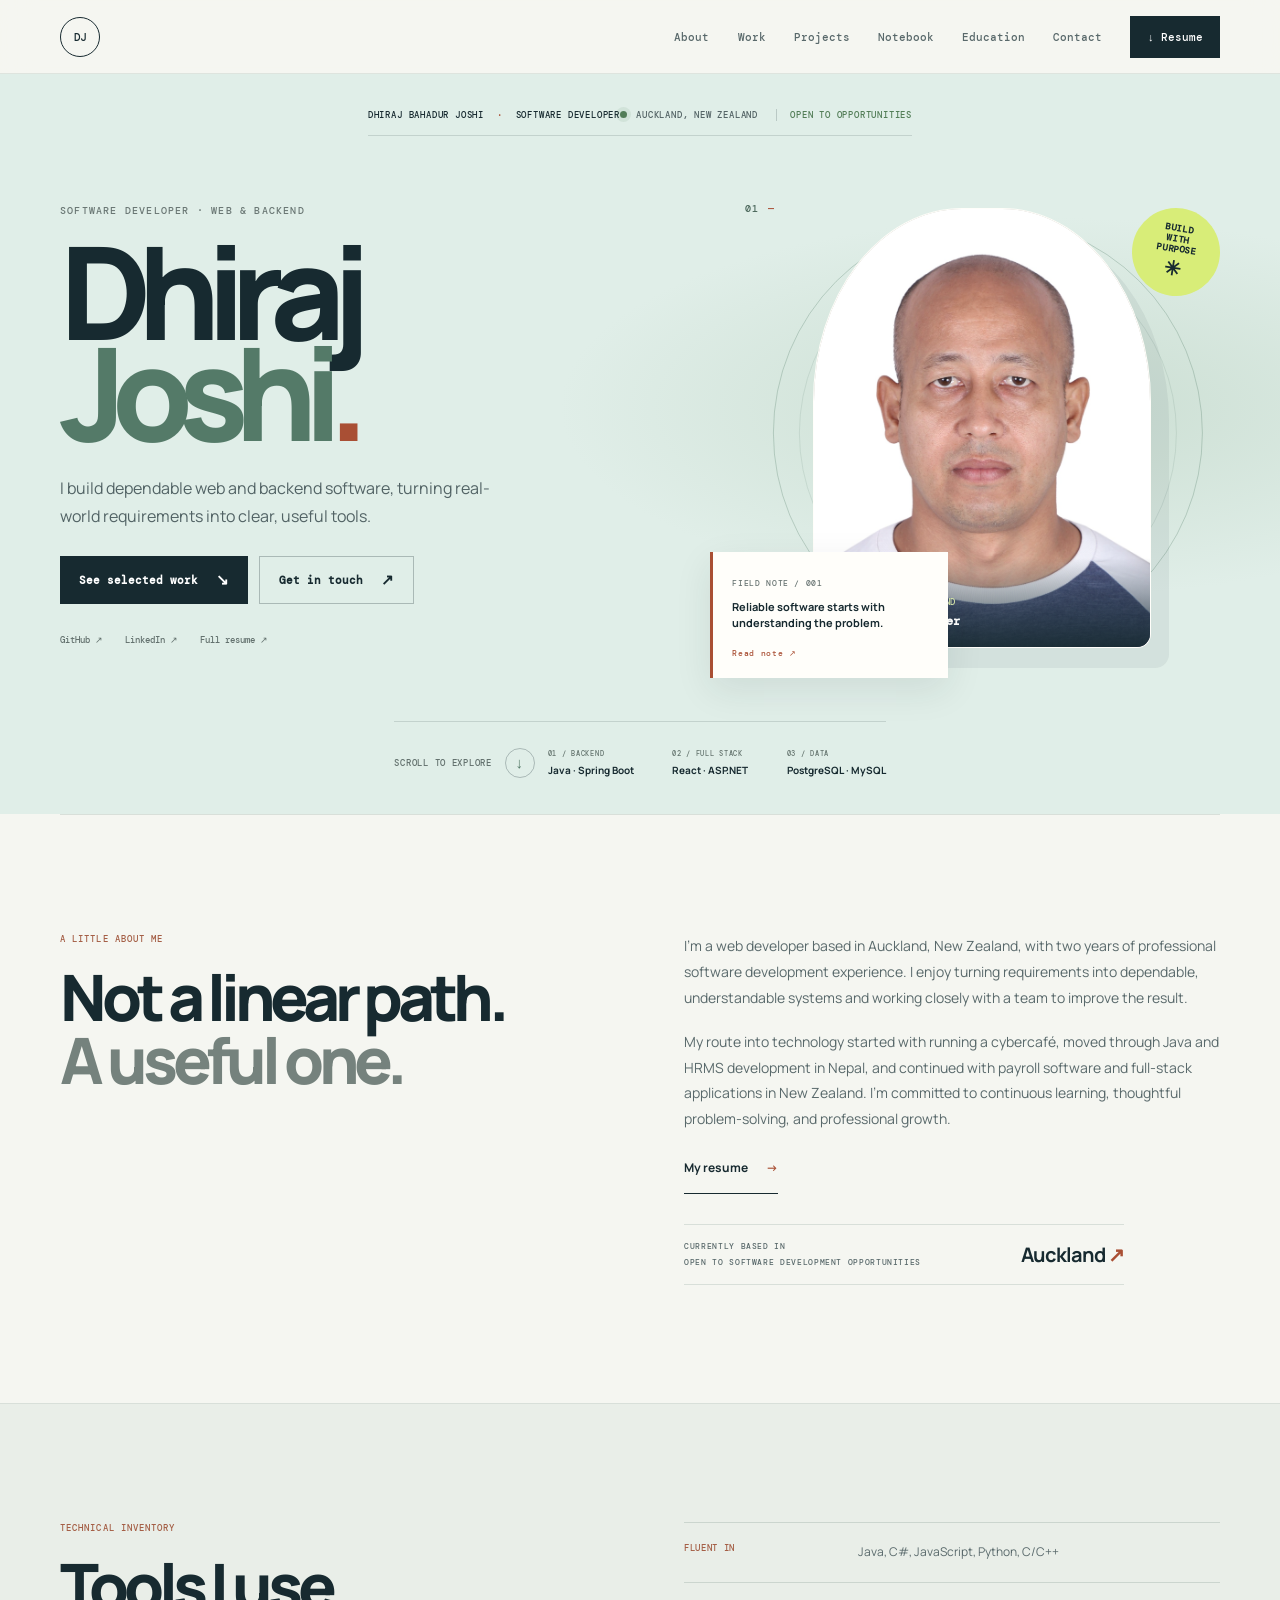
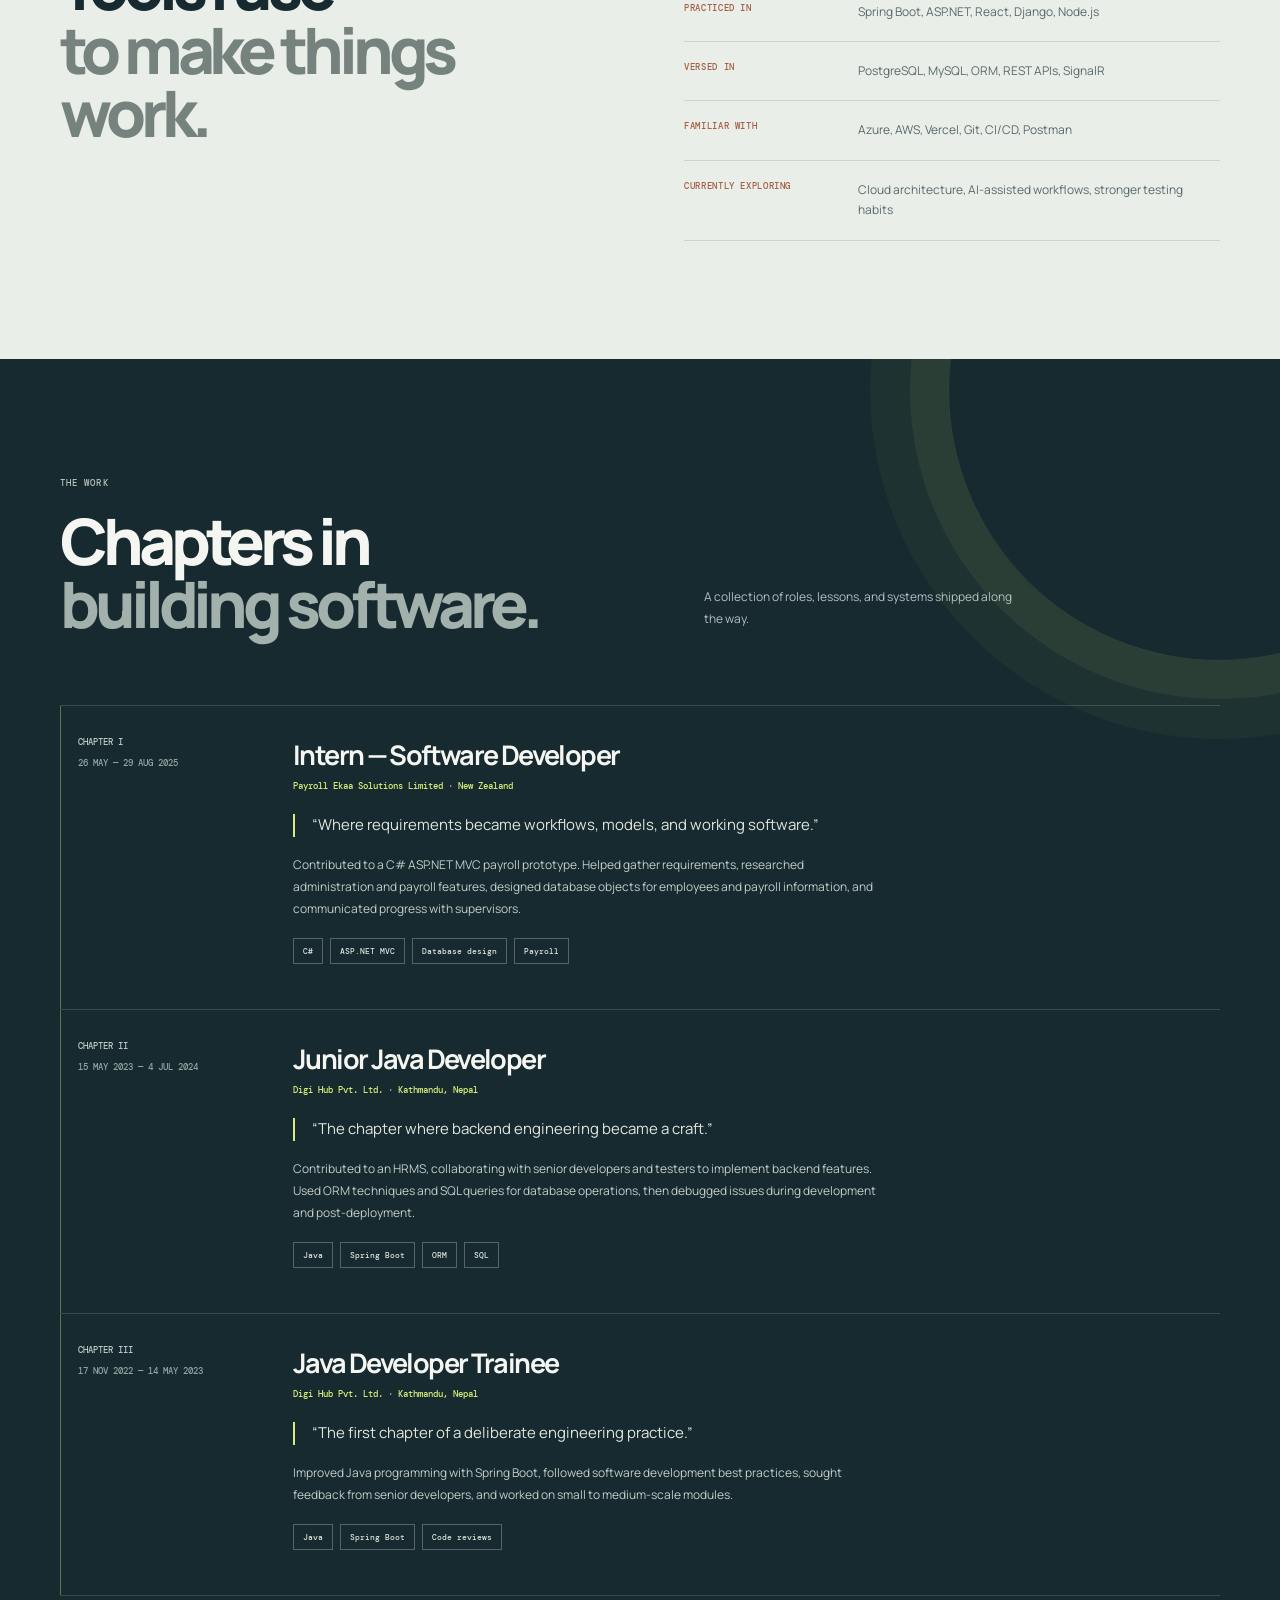
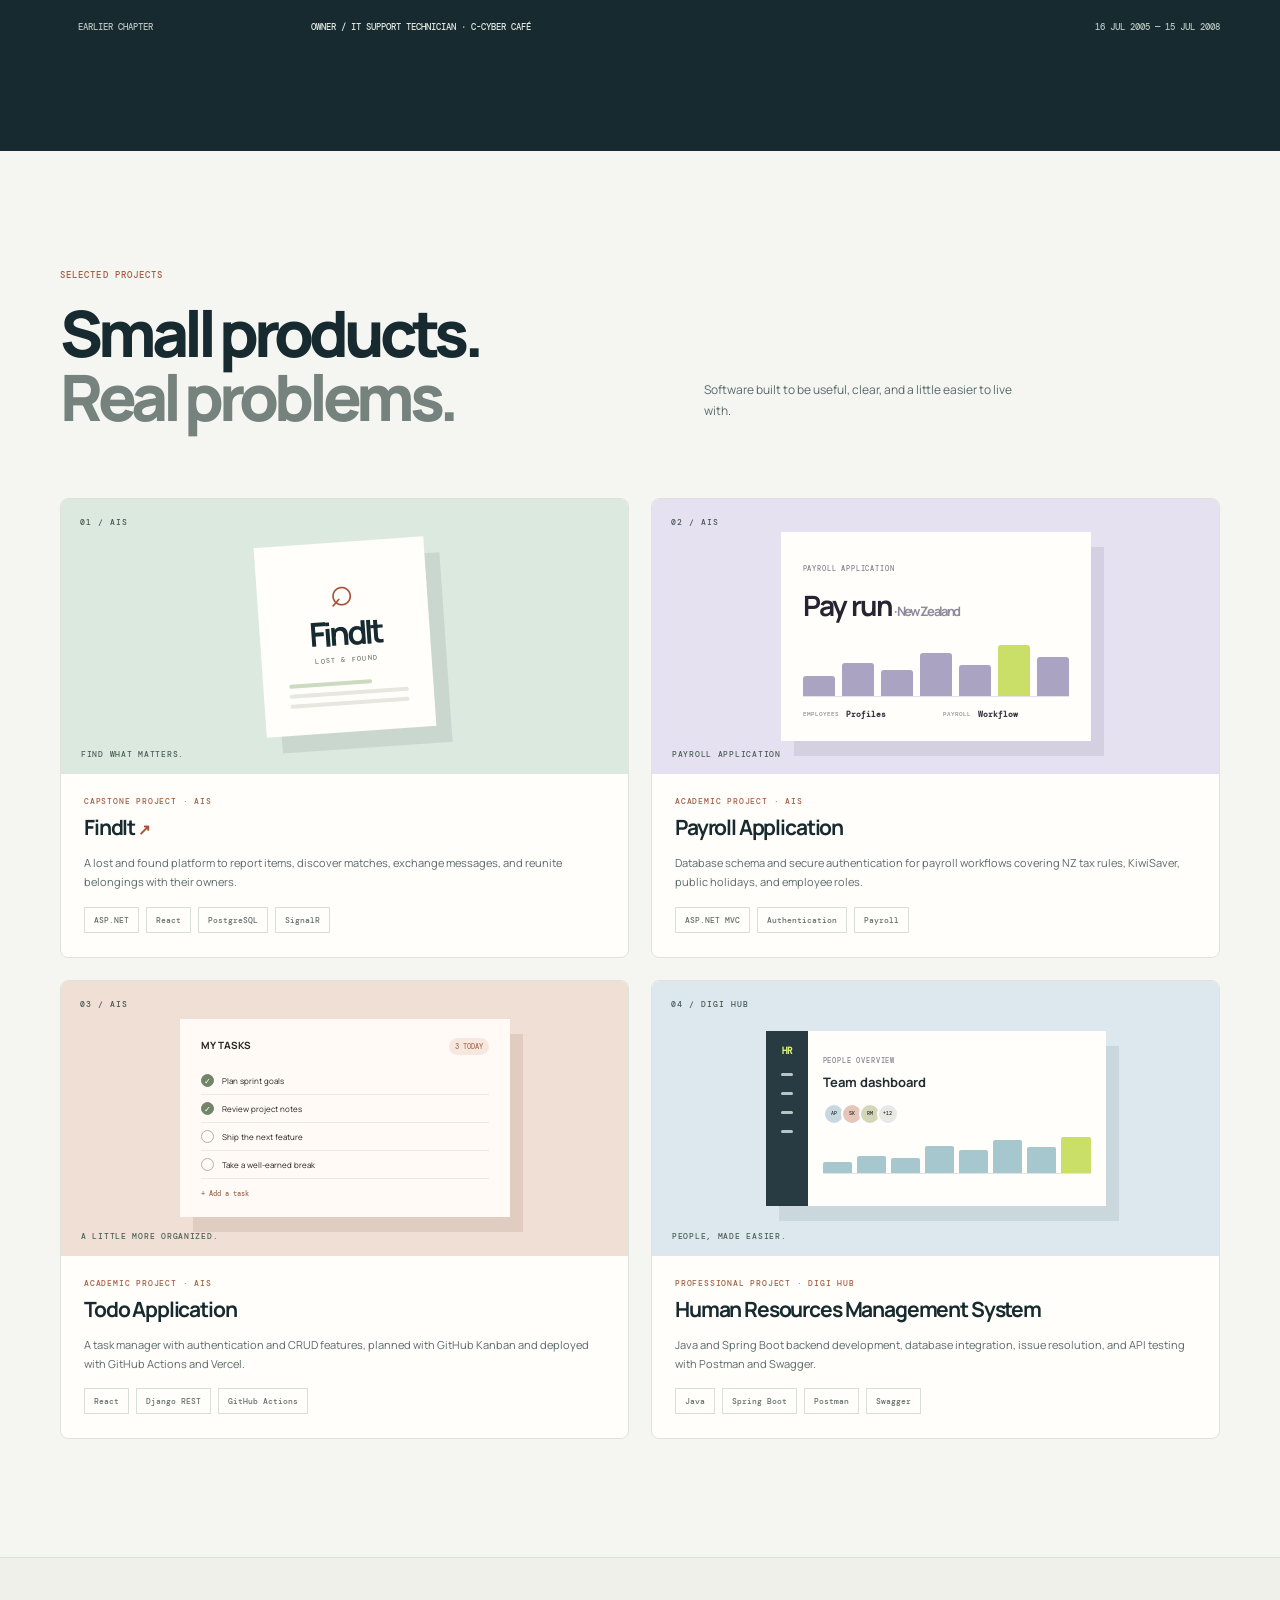
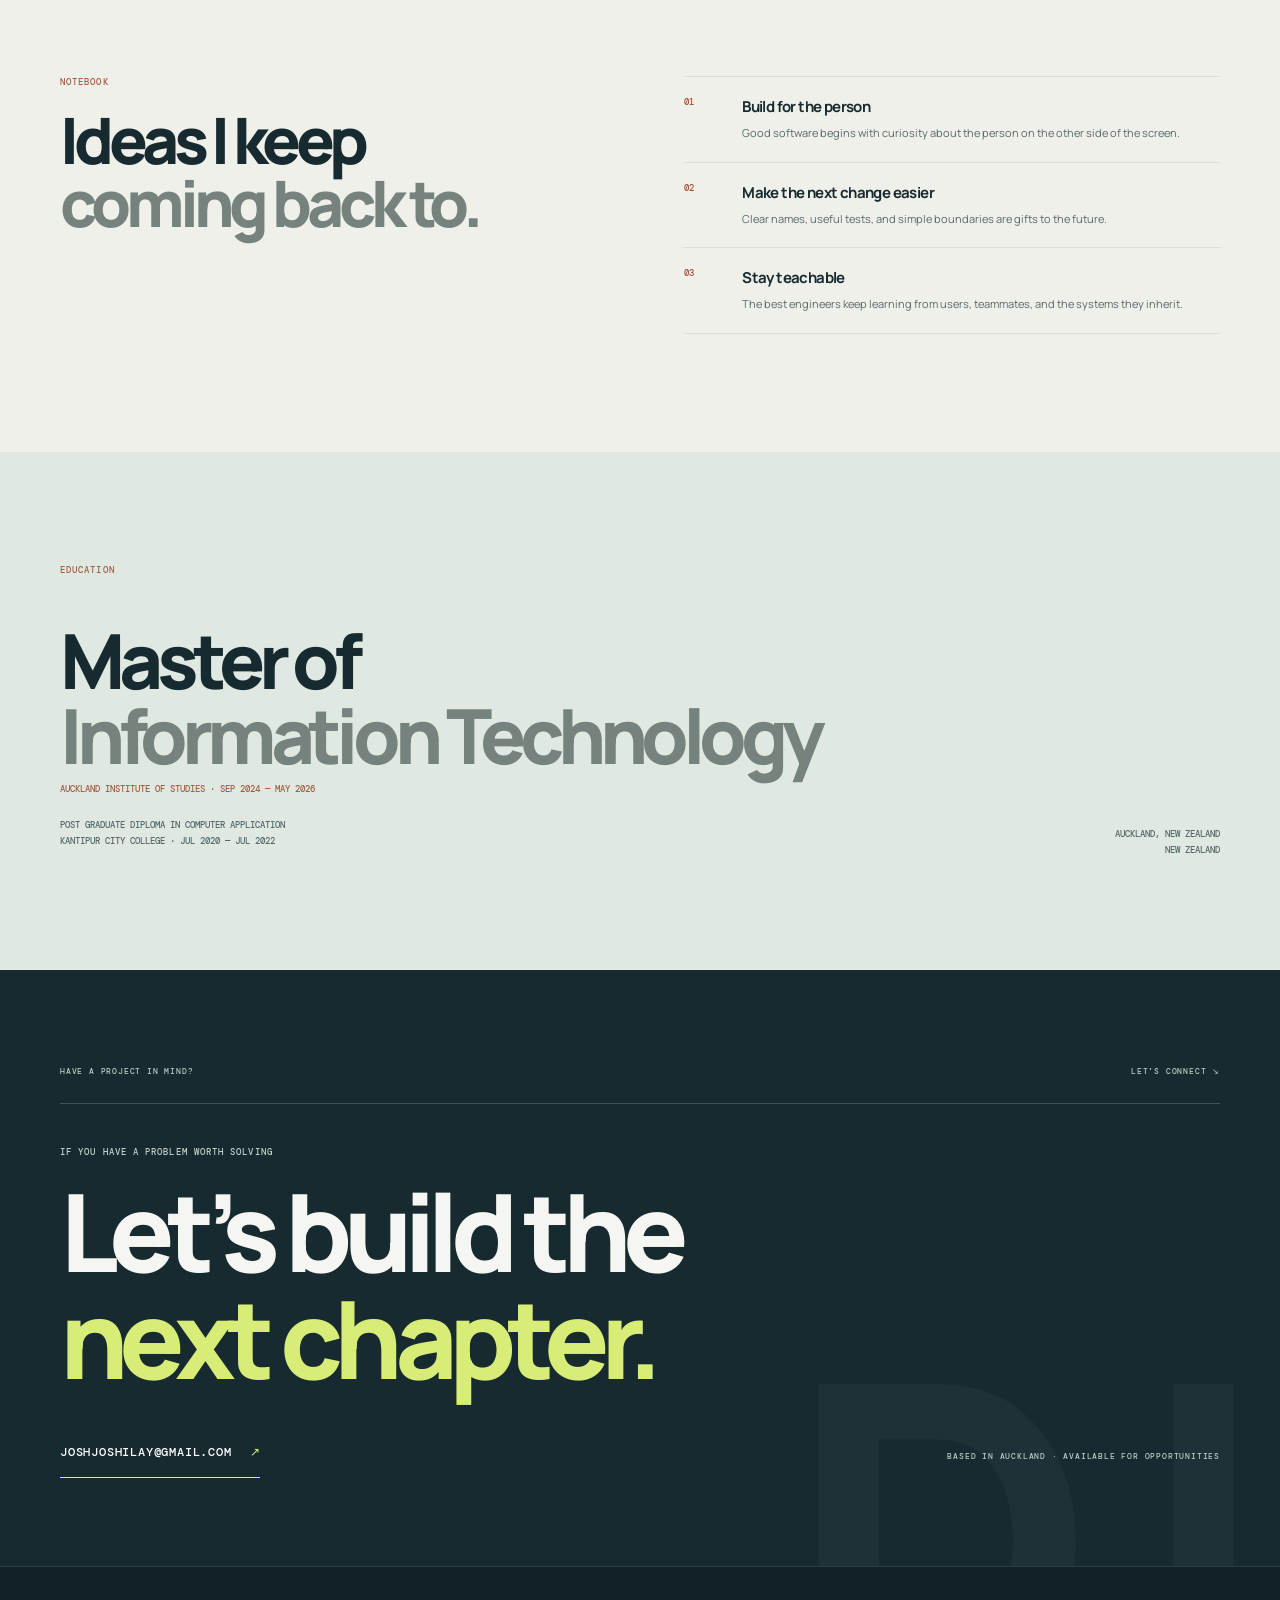
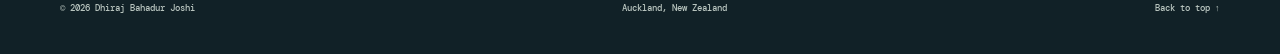
==== commit ebf99e9e: "Redesign portfolio with responsive editorial layout" ====
--- a/index.html
+++ b/index.html
@@ -4,22 +4,27 @@
     <meta charset="UTF-8" />
     <meta name="viewport" content="width=device-width, initial-scale=1" />
     <meta name="description" content="Dhiraj Bahadur Joshi is a software developer based in Auckland, New Zealand." />
+    <meta name="theme-color" content="#f5f6f1" />
     <link rel="canonical" href="https://dhirajbahadurjoshi.com.np/" />
     <meta property="og:type" content="website" />
     <meta property="og:title" content="Dhiraj Joshi — Software Developer" />
     <meta property="og:description" content="Dhiraj Bahadur Joshi is a software developer based in Auckland, New Zealand." />
     <meta property="og:url" content="https://dhirajbahadurjoshi.com.np/" />
-    <meta name="twitter:card" content="summary" />
+    <meta property="og:image" content="https://dhirajbahadurjoshi.com.np/assets/profile-photo.jpg" />
+    <meta property="og:image:alt" content="Portrait of Dhiraj Bahadur Joshi" />
+    <meta name="twitter:card" content="summary_large_image" />
     <meta name="twitter:title" content="Dhiraj Joshi — Software Developer" />
     <meta name="twitter:description" content="Dhiraj Bahadur Joshi is a software developer based in Auckland, New Zealand." />
+    <meta name="twitter:image" content="https://dhirajbahadurjoshi.com.np/assets/profile-photo.jpg" />
     <title>Dhiraj Joshi — Software Developer</title>
     <link rel="preconnect" href="https://fonts.googleapis.com" />
     <link rel="preconnect" href="https://fonts.gstatic.com" crossorigin />
     <link href="https://fonts.googleapis.com/css2?family=DM+Mono:wght@400;500&family=Manrope:wght@400;500;600;700;800&display=swap" rel="stylesheet" />
     <link rel="stylesheet" href="styles.css" />
-    <link rel="stylesheet" href="visual.css" />
+    <link rel="stylesheet" href="profile.css" />
   </head>
   <body>
+    <a class="skip-link" href="#main-content">Skip to content</a>
     <header class="site-header">
       <div class="header-inner">
         <a class="monogram" href="#hero-section" aria-label="Dhiraj Joshi home">DJ</a>
@@ -30,25 +35,25 @@
       </div>
     </header>
 
-    <main>
+    <main id="main-content">
       <section id="hero-section" class="hero-section page-width">
-        <div class="hero-topline"><span>Portfolio <i>·</i> 2026</span><span class="hero-location"><b></b> Auckland, New Zealand</span></div>
+        <div class="hero-topline"><span>Dhiraj Bahadur Joshi <i>·</i> Software developer</span><span class="hero-location"><b></b> Auckland, New Zealand <span class="availability">Open to opportunities</span></span></div>
         <div class="hero-layout">
           <div class="hero-copy">
             <p class="eyebrow">Software developer · Web &amp; backend</p>
             <h1>Dhiraj<br /><em>Joshi</em><span class="hero-period">.</span></h1>
-            <p class="hero-lede">I turn real-world problems into dependable software — from Java backend systems to thoughtful full-stack applications.</p>
-            <div class="hero-actions"><a class="hero-primary" href="#research-section">Explore my work <span>↘</span></a><a class="hero-secondary" href="mailto:joshjoshilay@gmail.com">Let’s talk <span>↗</span></a></div>
+            <p class="hero-lede">I build dependable web and backend software, turning real-world requirements into clear, useful tools.</p>
+            <div class="hero-actions"><a class="hero-primary" href="#research-section">See selected work <span>↘</span></a><a class="hero-secondary" href="mailto:joshjoshilay@gmail.com">Get in touch <span>↗</span></a></div>
             <div class="hero-socials"><a href="https://github.com/joshilaygh" target="_blank" rel="noreferrer">GitHub ↗</a><a href="https://www.linkedin.com/in/dhiraj-bahadur-joshi-48987b242" target="_blank" rel="noreferrer">LinkedIn ↗</a><a href="resume.html">Full resume ↗</a></div>
           </div>
           <div class="hero-art">
-            <div class="hero-art-orbit"></div><div class="hero-art-index">01<span>—</span></div>
-            <div class="portrait-frame"><img src="assets/profile-photo.jpg" alt="Dhiraj Bahadur Joshi" /><div class="portrait-caption"><span>Building with purpose</span><strong>Software Developer</strong></div></div>
+            <div class="hero-art-orbit" aria-hidden="true"></div><div class="hero-art-index" aria-hidden="true">01<span>—</span></div>
+            <div class="portrait-frame"><img src="assets/profile-photo.jpg" alt="Portrait of Dhiraj Bahadur Joshi" fetchpriority="high" /><div class="portrait-caption"><span>Auckland, New Zealand</span><strong>Software developer</strong></div></div>
             <button class="featured-note" type="button" data-open-note><span>FIELD NOTE / 001</span><strong>Reliable software starts with understanding the problem.</strong><em>Read note ↗</em></button>
-            <div class="hero-sticker" aria-hidden="true">BUILD<br />BETTER<br /><span>✳</span></div>
+            <div class="hero-sticker" aria-hidden="true">BUILD<br />WITH<br />PURPOSE<span>✳</span></div>
           </div>
         </div>
-        <div class="hero-bottom"><span>Scroll to explore</span><a href="#about-section" aria-label="Scroll to about section">↓</a><div class="hero-stats"><div><strong>02<span>+</span></strong><small>Years in software</small></div><div><strong>04</strong><small>Selected projects</small></div><div><strong>02</strong><small>Qualifications</small></div></div></div>
+        <div class="hero-bottom"><span>Scroll to explore</span><a href="#about-section" aria-label="Scroll to about section">↓</a><div class="hero-proof"><div><span>01 / BACKEND</span><strong>Java · Spring Boot</strong></div><div><span>02 / FULL STACK</span><strong>React · ASP.NET</strong></div><div><span>03 / DATA</span><strong>PostgreSQL · MySQL</strong></div></div></div>
       </section>
 
       <section id="about-section" class="about-section page-width split-section">
@@ -80,10 +85,10 @@
       <section id="research-section" class="projects-section page-width">
         <div class="section-heading"><div><p class="eyebrow">Selected projects</p><h2>Small products.<br /><em>Real problems.</em></h2></div><p>Software built to be useful, clear, and a little easier to live with.</p></div>
         <div class="project-grid">
-          <a class="project-card findit-card" href="https://lost-and-found-55q.pages.dev/" target="_blank" rel="noreferrer"><div class="project-art"><span class="project-index">01 / AIS</span><div class="findit-ui"><span class="findit-symbol">⌕</span><strong>FindIt</strong><small>LOST &amp; FOUND</small><div class="ui-lines"><i></i><i></i><i></i></div></div><span class="project-art-caption">Find what matters.</span></div><div class="project-card-info"><div><p>FULL-STACK PLATFORM</p><h3>FindIt <span>↗</span></h3></div><p>A lost and found platform to report items, discover matches, exchange messages, and reunite belongings with their owners.</p><div class="tags"><span>ASP.NET</span><span>React</span><span>PostgreSQL</span><span>SignalR</span></div></div></a>
-          <article class="project-card payroll-card"><div class="project-art"><span class="project-index">02 / AIS</span><div class="payroll-ui"><small>PAYROLL APPLICATION</small><strong>Pay run<span> · New Zealand</span></strong><div class="payroll-bars"><i></i><i></i><i></i><i></i><i></i><i></i><i></i></div><div class="payroll-ui-foot"><span>EMPLOYEES</span><b>Profiles</b><span>PAYROLL</span><b>Workflow</b></div></div><span class="project-art-caption">Payroll Application</span></div><div class="project-card-info"><div><p>PAYROLL WORKFLOW</p><h3>Payroll Application</h3></div><p>Database schema and secure authentication for payroll workflows covering NZ tax rules, KiwiSaver, public holidays, and employee roles.</p><div class="tags"><span>ASP.NET MVC</span><span>Authentication</span><span>Payroll</span></div></div></article>
-          <article class="project-card todo-card"><div class="project-art"><span class="project-index">03 / AIS</span><div class="todo-ui"><small>MY TASKS <b>3 TODAY</b></small><div><i class="checked">✓</i><span>Plan sprint goals</span></div><div><i class="checked">✓</i><span>Review project notes</span></div><div><i></i><span>Ship the next feature</span></div><div><i></i><span>Take a well-earned break</span></div><span class="todo-add">+ Add a task</span></div><span class="project-art-caption">A little more organized.</span></div><div class="project-card-info"><div><p>FULL-STACK WEB APP</p><h3>Todo Application</h3></div><p>A task manager with authentication and CRUD features, planned with GitHub Kanban and deployed with GitHub Actions and Vercel.</p><div class="tags"><span>React</span><span>Django REST</span><span>GitHub Actions</span></div></div></article>
-          <article class="project-card hrms-card"><div class="project-art"><span class="project-index">04 / DIGI HUB</span><div class="hrms-ui"><div class="hrms-sidebar"><b>HR</b><i></i><i></i><i></i><i></i></div><div class="hrms-main"><small>PEOPLE OVERVIEW</small><strong>Team dashboard</strong><div class="hrms-profiles"><i>AP</i><i>SK</i><i>RM</i><i>+12</i></div><div class="hrms-chart"><i></i><i></i><i></i><i></i><i></i><i></i><i></i><i></i></div></div></div><span class="project-art-caption">People, made easier.</span></div><div class="project-card-info"><div><p>BACKEND SYSTEM</p><h3>Human Resources Management System</h3></div><p>Java and Spring Boot backend development, database integration, issue resolution, and API testing with Postman and Swagger.</p><div class="tags"><span>Java</span><span>Spring Boot</span><span>Postman</span><span>Swagger</span></div></div></article>
+          <a class="project-card findit-card" href="https://lost-and-found-55q.pages.dev/" target="_blank" rel="noreferrer"><div class="project-art" aria-hidden="true"><span class="project-index">01 / AIS</span><div class="findit-ui"><span class="findit-symbol">⌕</span><strong>FindIt</strong><small>LOST &amp; FOUND</small><div class="ui-lines"><i></i><i></i><i></i></div></div><span class="project-art-caption">Find what matters.</span></div><div class="project-card-info"><div><p>CAPSTONE PROJECT · AIS</p><h3>FindIt <span>↗</span></h3></div><p>A lost and found platform to report items, discover matches, exchange messages, and reunite belongings with their owners.</p><div class="tags"><span>ASP.NET</span><span>React</span><span>PostgreSQL</span><span>SignalR</span></div></div></a>
+          <article class="project-card payroll-card"><div class="project-art" aria-hidden="true"><span class="project-index">02 / AIS</span><div class="payroll-ui"><small>PAYROLL APPLICATION</small><strong>Pay run<span> · New Zealand</span></strong><div class="payroll-bars"><i></i><i></i><i></i><i></i><i></i><i></i><i></i></div><div class="payroll-ui-foot"><span>EMPLOYEES</span><b>Profiles</b><span>PAYROLL</span><b>Workflow</b></div></div><span class="project-art-caption">Payroll Application</span></div><div class="project-card-info"><div><p>ACADEMIC PROJECT · AIS</p><h3>Payroll Application</h3></div><p>Database schema and secure authentication for payroll workflows covering NZ tax rules, KiwiSaver, public holidays, and employee roles.</p><div class="tags"><span>ASP.NET MVC</span><span>Authentication</span><span>Payroll</span></div></div></article>
+          <article class="project-card todo-card"><div class="project-art" aria-hidden="true"><span class="project-index">03 / AIS</span><div class="todo-ui"><small>MY TASKS <b>3 TODAY</b></small><div><i class="checked">✓</i><span>Plan sprint goals</span></div><div><i class="checked">✓</i><span>Review project notes</span></div><div><i></i><span>Ship the next feature</span></div><div><i></i><span>Take a well-earned break</span></div><span class="todo-add">+ Add a task</span></div><span class="project-art-caption">A little more organized.</span></div><div class="project-card-info"><div><p>ACADEMIC PROJECT · AIS</p><h3>Todo Application</h3></div><p>A task manager with authentication and CRUD features, planned with GitHub Kanban and deployed with GitHub Actions and Vercel.</p><div class="tags"><span>React</span><span>Django REST</span><span>GitHub Actions</span></div></div></article>
+          <article class="project-card hrms-card"><div class="project-art" aria-hidden="true"><span class="project-index">04 / DIGI HUB</span><div class="hrms-ui"><div class="hrms-sidebar"><b>HR</b><i></i><i></i><i></i><i></i></div><div class="hrms-main"><small>PEOPLE OVERVIEW</small><strong>Team dashboard</strong><div class="hrms-profiles"><i>AP</i><i>SK</i><i>RM</i><i>+12</i></div><div class="hrms-chart"><i></i><i></i><i></i><i></i><i></i><i></i><i></i><i></i></div></div></div><span class="project-art-caption">People, made easier.</span></div><div class="project-card-info"><div><p>PROFESSIONAL PROJECT · DIGI HUB</p><h3>Human Resources Management System</h3></div><p>Java and Spring Boot backend development, database integration, issue resolution, and API testing with Postman and Swagger.</p><div class="tags"><span>Java</span><span>Spring Boot</span><span>Postman</span><span>Swagger</span></div></div></article>
         </div>
       </section>
 
--- a/profile.css
+++ b/profile.css
@@ -0,0 +1,1893 @@
+:root {
+  --ink: #172a30;
+  --muted: #59696b;
+  --paper: #f5f6f1;
+  --surface: #fffefa;
+  --line: #d8dfd9;
+  --accent: #a94f34;
+  --lime: #d8ed78;
+  --mint: #e0eee8;
+  --soft: #e9eee8;
+}
+
+* {
+  box-sizing: border-box;
+}
+
+html {
+  scroll-behavior: smooth;
+  scroll-padding-top: 92px;
+}
+
+body {
+  margin: 0;
+  overflow-x: hidden;
+  background: var(--paper);
+  color: var(--ink);
+  font-family: Manrope, Arial, sans-serif;
+}
+
+body,
+button,
+a {
+  -webkit-tap-highlight-color: transparent;
+}
+
+a {
+  color: inherit;
+  text-decoration: none;
+}
+
+button {
+  color: inherit;
+  font: inherit;
+}
+
+button,
+a {
+  touch-action: manipulation;
+}
+
+::selection {
+  background: var(--lime);
+  color: var(--ink);
+}
+
+:focus-visible {
+  outline: 3px solid var(--accent);
+  outline-offset: 4px;
+}
+
+.skip-link {
+  position: fixed;
+  top: 8px;
+  left: 8px;
+  z-index: 20;
+  padding: 12px 16px;
+  transform: translateY(-150%);
+  background: var(--ink);
+  color: #fff;
+  font: 500 12px "DM Mono", monospace;
+}
+
+.skip-link:focus {
+  transform: translateY(0);
+}
+
+.site-header {
+  position: sticky;
+  top: 0;
+  z-index: 10;
+  height: 74px;
+  border-bottom: 1px solid #d8dfd9c9;
+  background: #f5f6f1eF;
+  backdrop-filter: blur(16px);
+}
+
+.header-inner {
+  width: min(1160px, calc(100% - 64px));
+  height: 100%;
+  margin: 0 auto;
+  display: flex;
+  align-items: center;
+  justify-content: space-between;
+}
+
+.monogram {
+  display: grid;
+  width: 40px;
+  height: 40px;
+  place-items: center;
+  border: 1px solid var(--ink);
+  border-radius: 50%;
+  font: 500 11px "DM Mono", monospace;
+  letter-spacing: -.08em;
+}
+
+.site-nav {
+  display: flex;
+  align-items: center;
+  gap: clamp(14px, 2.2vw, 29px);
+  font: 500 11px "DM Mono", monospace;
+}
+
+.site-nav a {
+  display: inline-flex;
+  min-height: 44px;
+  align-items: center;
+  color: var(--muted);
+  transition: color .2s ease;
+}
+
+.site-nav a:hover,
+.site-nav a:focus-visible {
+  color: var(--accent);
+}
+
+.site-nav .resume-button {
+  min-height: 42px;
+  padding: 0 17px;
+  background: var(--ink);
+  color: #fff;
+}
+
+.menu-toggle {
+  display: none;
+}
+
+.page-width {
+  width: min(1160px, calc(100% - 64px));
+  margin-right: auto;
+  margin-left: auto;
+}
+
+.hero-section {
+  position: relative;
+  width: 100%;
+  max-width: none;
+  min-height: 740px;
+  overflow: hidden;
+  padding: 20px max(32px, calc((100% - 1160px) / 2)) 0;
+  background:
+    radial-gradient(ellipse at 82% 45%, #cbded2 0, transparent 33%),
+    var(--mint);
+}
+
+.hero-topline,
+.hero-layout,
+.hero-bottom {
+  position: relative;
+  z-index: 1;
+}
+
+.hero-topline {
+  display: flex;
+  min-height: 42px;
+  align-items: center;
+  justify-content: space-between;
+  border-bottom: 1px solid #172a3025;
+  color: #536365;
+  font: 500 9px "DM Mono", monospace;
+  letter-spacing: .09em;
+  text-transform: uppercase;
+}
+
+.hero-topline > span:first-child {
+  color: var(--ink);
+}
+
+.hero-topline i {
+  padding: 0 7px;
+  color: var(--accent);
+  font-style: normal;
+}
+
+.hero-location {
+  display: flex;
+  align-items: center;
+  gap: 9px;
+}
+
+.hero-location > b {
+  width: 7px;
+  height: 7px;
+  border-radius: 50%;
+  background: #527d57;
+  box-shadow: 0 0 0 4px #527d571a;
+}
+
+.availability {
+  margin-left: 9px;
+  padding-left: 13px;
+  border-left: 1px solid #172a3030;
+  color: #527d57;
+}
+
+.hero-layout {
+  display: grid;
+  width: min(1160px, 100%);
+  min-height: 585px;
+  grid-template-columns: 1.04fr .96fr;
+  align-items: center;
+  gap: 5%;
+  margin: 0 auto;
+  padding: 43px 0 34px;
+}
+
+.hero-copy .eyebrow {
+  margin: 0 0 24px;
+  color: #6a7774;
+  font: 500 10px "DM Mono", monospace;
+  letter-spacing: .12em;
+  text-transform: uppercase;
+}
+
+.hero-copy h1 {
+  margin: 0;
+  font-size: clamp(84px, 10.1vw, 142px);
+  font-weight: 800;
+  letter-spacing: -.105em;
+  line-height: .78;
+}
+
+.hero-copy h1 em {
+  color: #547a68;
+  font-style: normal;
+}
+
+.hero-period {
+  color: var(--accent);
+}
+
+.hero-lede {
+  max-width: 465px;
+  margin: 31px 0 26px;
+  color: #526365;
+  font-size: 16px;
+  line-height: 1.75;
+}
+
+.hero-actions {
+  display: flex;
+  flex-wrap: wrap;
+  align-items: center;
+  gap: 11px;
+}
+
+.hero-primary,
+.hero-secondary {
+  display: inline-flex;
+  min-height: 48px;
+  align-items: center;
+  justify-content: center;
+  gap: 18px;
+  padding: 0 19px;
+  font: 700 11px "DM Mono", monospace;
+  transition: transform .2s ease, background .2s ease, color .2s ease;
+}
+
+.hero-primary {
+  background: var(--ink);
+  color: #fff;
+}
+
+.hero-primary:hover,
+.hero-secondary:hover {
+  transform: translateY(-2px);
+}
+
+.hero-primary span,
+.hero-secondary span {
+  font-size: 15px;
+}
+
+.hero-secondary {
+  border: 1px solid #172a3045;
+}
+
+.hero-secondary:hover {
+  background: #fffefa;
+}
+
+.hero-socials {
+  display: flex;
+  flex-wrap: wrap;
+  gap: 22px;
+  margin-top: 30px;
+  color: #63716e;
+  font: 500 9px "DM Mono", monospace;
+}
+
+.hero-socials a {
+  min-height: 28px;
+}
+
+.hero-socials a:hover {
+  color: var(--accent);
+}
+
+.hero-art {
+  position: relative;
+  justify-self: end;
+  width: 100%;
+  max-width: 490px;
+  height: 500px;
+  isolation: isolate;
+}
+
+.hero-art-orbit {
+  position: absolute;
+  top: 50%;
+  left: 50%;
+  width: min(430px, 95%);
+  aspect-ratio: 1;
+  border: 1px solid #557b694a;
+  border-radius: 50%;
+  transform: translate(-47%, -50%);
+}
+
+.hero-art-orbit::before,
+.hero-art-orbit::after {
+  position: absolute;
+  inset: 25px;
+  border: 1px solid #557b6924;
+  border-radius: 50%;
+  content: "";
+}
+
+.hero-art-orbit::after {
+  inset: 54px;
+}
+
+.hero-art-index {
+  position: absolute;
+  top: 19px;
+  left: 3%;
+  z-index: 2;
+  color: #4a665a;
+  font: 500 10px "DM Mono", monospace;
+  letter-spacing: .12em;
+}
+
+.hero-art-index span {
+  margin-left: 9px;
+  color: var(--accent);
+}
+
+.portrait-frame {
+  position: absolute;
+  top: 5%;
+  left: 17%;
+  width: 69%;
+  height: 88%;
+  overflow: hidden;
+  border: 1px solid #fffefa;
+  border-radius: 44% 44% 14px 14px;
+  background: #c9c6ba;
+  box-shadow: 18px 20px 0 #172a3010;
+}
+
+.portrait-frame img {
+  display: block;
+  width: 100%;
+  height: 100%;
+  object-fit: cover;
+  object-position: center 20%;
+  filter: saturate(.88);
+}
+
+.portrait-caption {
+  position: absolute;
+  right: 0;
+  bottom: 0;
+  left: 0;
+  padding: 38px 20px 18px;
+  background: linear-gradient(transparent, #172a30e8);
+  color: #fff;
+  font: 500 9px "DM Mono", monospace;
+}
+
+.portrait-caption span,
+.portrait-caption strong {
+  display: block;
+}
+
+.portrait-caption span {
+  margin-bottom: 5px;
+  color: #d9e8ad;
+  letter-spacing: .09em;
+  text-transform: uppercase;
+}
+
+.portrait-caption strong {
+  font-size: 12px;
+}
+
+.featured-note {
+  position: absolute;
+  bottom: 1%;
+  left: -4%;
+  z-index: 3;
+  width: 238px;
+  min-height: 120px;
+  padding: 17px 19px;
+  border: 0;
+  border-left: 3px solid var(--accent);
+  background: var(--surface);
+  box-shadow: 0 12px 35px #172a3017;
+  text-align: left;
+  cursor: pointer;
+}
+
+.featured-note span,
+.featured-note em {
+  color: #687472;
+  font: 500 8px "DM Mono", monospace;
+  letter-spacing: .08em;
+}
+
+.featured-note strong {
+  display: block;
+  margin: 8px 0;
+  font-size: 11px;
+  line-height: 1.45;
+}
+
+.featured-note em {
+  color: var(--accent);
+  font-style: normal;
+}
+
+.hero-sticker {
+  position: absolute;
+  top: 5%;
+  right: 0;
+  z-index: 3;
+  display: grid;
+  width: 88px;
+  height: 88px;
+  place-content: center;
+  border-radius: 50%;
+  background: var(--lime);
+  color: var(--ink);
+  font: 800 9px/1.2 "DM Mono", monospace;
+  letter-spacing: .08em;
+  text-align: center;
+  transform: rotate(9deg);
+}
+
+.hero-sticker span {
+  margin-top: 2px;
+  font-size: 20px;
+}
+
+.hero-bottom {
+  display: flex;
+  max-width: 1160px;
+  min-height: 82px;
+  align-items: center;
+  gap: 13px;
+  margin: 0 auto;
+  border-top: 1px solid #172a3025;
+  color: #63716e;
+  font: 500 9px "DM Mono", monospace;
+  letter-spacing: .08em;
+  text-transform: uppercase;
+}
+
+.hero-bottom > a {
+  display: grid;
+  width: 30px;
+  height: 30px;
+  place-items: center;
+  border: 1px solid #172a3045;
+  border-radius: 50%;
+  color: #557b69;
+  font-size: 15px;
+}
+
+.hero-proof {
+  display: flex;
+  gap: clamp(17px, 3vw, 42px);
+  margin-left: auto;
+}
+
+.hero-proof > div {
+  display: grid;
+  gap: 5px;
+}
+
+.hero-proof span {
+  color: #63736d;
+  font-size: 7px;
+}
+
+.hero-proof strong {
+  color: var(--ink);
+  font: 700 10px Manrope, sans-serif;
+  letter-spacing: 0;
+  text-transform: none;
+}
+
+.about-section,
+.inventory-section,
+.notebook-section {
+  padding-top: 118px;
+  padding-bottom: 118px;
+}
+
+.split-section {
+  display: grid;
+  grid-template-columns: 1fr 1.08fr;
+  gap: 10vw;
+}
+
+.section-title h2,
+.section-heading h2,
+.education-line h2,
+.contact-section h2 {
+  margin: 0;
+  font-size: clamp(40px, 5vw, 70px);
+  font-weight: 800;
+  letter-spacing: -.08em;
+  line-height: .99;
+}
+
+.section-title h2 em,
+.section-heading h2 em,
+.education-line h2 em {
+  color: #75827d;
+  font-style: normal;
+}
+
+.eyebrow {
+  margin: 0 0 20px;
+  color: #a45e45;
+  font: 500 9px "DM Mono", monospace;
+  letter-spacing: .12em;
+  text-transform: uppercase;
+}
+
+.about-body {
+  align-self: end;
+  max-width: 540px;
+}
+
+.about-body p {
+  margin: 0 0 18px;
+  color: var(--muted);
+  font-size: 14px;
+  line-height: 1.85;
+}
+
+.text-button {
+  display: inline-flex;
+  min-height: 44px;
+  align-items: center;
+  gap: 10px;
+  border-bottom: 1px solid var(--ink);
+  font-size: 12px;
+  font-weight: 700;
+}
+
+.text-button span {
+  color: var(--accent);
+}
+
+.text-button:hover {
+  color: var(--accent);
+}
+
+.about-signoff {
+  display: grid;
+  max-width: 440px;
+  grid-template-columns: 1fr auto;
+  gap: 5px 16px;
+  margin-top: 30px;
+  padding: 16px 0;
+  border-top: 1px solid var(--line);
+  border-bottom: 1px solid var(--line);
+}
+
+.about-signoff span,
+.about-signoff small {
+  color: var(--muted);
+  font: 500 8px "DM Mono", monospace;
+  letter-spacing: .08em;
+  text-transform: uppercase;
+}
+
+.about-signoff strong {
+  grid-column: 2;
+  grid-row: 1 / 3;
+  align-self: center;
+  font-size: 20px;
+  letter-spacing: -.05em;
+}
+
+.about-signoff i {
+  color: var(--accent);
+  font-style: normal;
+}
+
+.inventory-section {
+  width: 100%;
+  max-width: none;
+  padding-right: max(32px, calc((100% - 1160px) / 2));
+  padding-left: max(32px, calc((100% - 1160px) / 2));
+  background: var(--soft);
+}
+
+.inventory-list {
+  margin: 0;
+  border-top: 1px solid #cbd5ce;
+}
+
+.inventory-list > div {
+  display: grid;
+  grid-template-columns: 150px 1fr;
+  gap: 24px;
+  padding: 19px 0;
+  border-bottom: 1px solid #cbd5ce;
+}
+
+.inventory-list dt {
+  color: #a45e45;
+  font: 500 9px "DM Mono", monospace;
+  letter-spacing: .07em;
+  text-transform: uppercase;
+}
+
+.inventory-list dd {
+  margin: 0;
+  color: var(--muted);
+  font-size: 12px;
+  line-height: 1.7;
+}
+
+.work-section {
+  position: relative;
+  overflow: hidden;
+  padding: 118px 0;
+  background: #172a30;
+  color: #f5f6f1;
+}
+
+.work-section::before {
+  position: absolute;
+  top: -240px;
+  right: -210px;
+  width: 540px;
+  height: 540px;
+  border: 1px solid #d8ed7820;
+  border-radius: 50%;
+  box-shadow: 0 0 0 38px #d8ed7810, 0 0 0 78px #d8ed7809;
+  content: "";
+}
+
+.work-section .page-width {
+  position: relative;
+}
+
+.work-section .eyebrow,
+.work-section .section-heading > p {
+  color: #b6c1bd;
+}
+
+.work-section h2 em {
+  color: #a2b1ab;
+}
+
+.section-heading {
+  display: grid;
+  grid-template-columns: 1fr 1fr;
+  align-items: end;
+  gap: 10vw;
+  margin-bottom: 70px;
+}
+
+.section-heading > p {
+  max-width: 310px;
+  margin: 0 0 6px;
+  color: var(--muted);
+  font-size: 12px;
+  line-height: 1.8;
+}
+
+.work-chapter {
+  position: relative;
+  display: grid;
+  grid-template-columns: 185px 1fr;
+  gap: 48px;
+  padding: 30px 0 45px;
+  border-top: 1px solid #ffffff25;
+}
+
+.work-chapter::before {
+  position: absolute;
+  top: 0;
+  left: 0;
+  width: 1px;
+  height: 100%;
+  background: #d8ed7860;
+  content: "";
+}
+
+.chapter-meta {
+  display: flex;
+  flex-direction: column;
+  gap: 9px;
+  padding-left: 18px;
+  color: #bec9c3;
+  font: 500 9px "DM Mono", monospace;
+  text-transform: uppercase;
+}
+
+.chapter-meta time {
+  color: #94a49e;
+}
+
+.chapter-content {
+  max-width: 680px;
+}
+
+.chapter-content h3 {
+  margin: 0 0 7px;
+  font-size: 27px;
+  letter-spacing: -.06em;
+}
+
+.company {
+  margin: 0 0 22px;
+  color: var(--lime);
+  font: 500 9px "DM Mono", monospace;
+}
+
+.company i,
+.work-more i {
+  color: #9eaaa5;
+  font-style: normal;
+}
+
+.chapter-content blockquote {
+  margin: 0 0 17px;
+  padding-left: 17px;
+  border-left: 2px solid var(--lime);
+  color: #e1e6dc;
+  font-size: 15px;
+  line-height: 1.5;
+}
+
+.chapter-content > p:not(.company) {
+  max-width: 585px;
+  margin: 0;
+  color: #c3cdc7;
+  font-size: 12px;
+  line-height: 1.85;
+}
+
+.tags {
+  display: flex;
+  flex-wrap: wrap;
+  gap: 7px;
+  margin-top: 18px;
+}
+
+.tags span {
+  padding: 7px 9px;
+  border: 1px solid #ffffff45;
+  color: #dce4dc;
+  font: 500 8px "DM Mono", monospace;
+}
+
+.work-more {
+  display: grid;
+  grid-template-columns: 185px 1fr auto;
+  gap: 48px;
+  padding: 25px 0 0 18px;
+  border-top: 1px solid #ffffff25;
+  color: #b8c2bd;
+  font: 500 9px "DM Mono", monospace;
+  text-transform: uppercase;
+}
+
+.work-more strong {
+  color: #e0e6df;
+  font-weight: 500;
+}
+
+.projects-section {
+  padding-top: 118px;
+  padding-bottom: 118px;
+}
+
+.project-grid {
+  display: grid;
+  grid-template-columns: repeat(2, minmax(0, 1fr));
+  gap: 22px;
+}
+
+.project-card {
+  min-width: 0;
+  overflow: hidden;
+  border: 1px solid #e0e3db;
+  border-radius: 8px;
+  background: var(--surface);
+  transition: transform .22s ease, box-shadow .22s ease, border-color .22s ease;
+}
+
+a.project-card:hover {
+  transform: translateY(-4px);
+  border-color: #b8c7bd;
+  box-shadow: 0 17px 40px #172a3015;
+}
+
+.project-art {
+  position: relative;
+  display: grid;
+  height: 275px;
+  overflow: hidden;
+  place-items: center;
+}
+
+.findit-card .project-art { background: #dce9df; }
+.payroll-card .project-art { background: #e6e1f1; }
+.todo-card .project-art { background: #f0dfd4; }
+.hrms-card .project-art { background: #dce8ed; }
+
+.project-index {
+  position: absolute;
+  top: 18px;
+  left: 19px;
+  z-index: 1;
+  color: #475854;
+  font: 500 8px "DM Mono", monospace;
+  letter-spacing: .12em;
+}
+
+.project-art-caption {
+  position: absolute;
+  bottom: 15px;
+  left: 20px;
+  color: #4d6058;
+  font: 500 8px "DM Mono", monospace;
+  letter-spacing: .09em;
+  text-transform: uppercase;
+}
+
+.findit-ui {
+  display: flex;
+  width: 170px;
+  height: 190px;
+  flex-direction: column;
+  align-items: center;
+  justify-content: center;
+  background: #fffefa;
+  box-shadow: 15px 17px 0 #172a3018;
+  color: var(--ink);
+  transform: rotate(-4deg);
+}
+
+.findit-symbol {
+  color: var(--accent);
+  font-size: 41px;
+  line-height: 1;
+}
+
+.findit-ui strong {
+  font-size: 33px;
+  letter-spacing: -.09em;
+}
+
+.findit-ui small {
+  color: #777f78;
+  font: 500 7px "DM Mono", monospace;
+  letter-spacing: .18em;
+}
+
+.ui-lines {
+  display: grid;
+  width: 70%;
+  gap: 6px;
+  margin-top: 17px;
+}
+
+.ui-lines i {
+  height: 4px;
+  border-radius: 8px;
+  background: #e6e8df;
+}
+
+.ui-lines i:first-child {
+  width: 70%;
+  background: #cadbbf;
+}
+
+.payroll-ui {
+  width: 75%;
+  max-width: 310px;
+  padding: 22px;
+  background: #fffefa;
+  box-shadow: 13px 15px 0 #34294a18;
+  color: #252432;
+}
+
+.payroll-ui > small,
+.hrms-main > small {
+  color: #85818e;
+  font: 500 7px "DM Mono", monospace;
+  letter-spacing: .12em;
+}
+
+.payroll-ui > strong {
+  display: block;
+  margin: 10px 0 15px;
+  font-size: 28px;
+  letter-spacing: -.06em;
+}
+
+.payroll-ui > strong span {
+  color: #8f899b;
+  font-size: 13px;
+}
+
+.payroll-bars {
+  display: flex;
+  height: 58px;
+  align-items: end;
+  gap: 7px;
+  border-bottom: 1px solid #e5e1ea;
+}
+
+.payroll-bars i {
+  flex: 1;
+  border-radius: 3px 3px 0 0;
+  background: #aaa3c1;
+}
+
+.payroll-bars i:nth-child(1) { height: 36%; }
+.payroll-bars i:nth-child(2) { height: 58%; }
+.payroll-bars i:nth-child(3) { height: 46%; }
+.payroll-bars i:nth-child(4) { height: 76%; }
+.payroll-bars i:nth-child(5) { height: 55%; }
+.payroll-bars i:nth-child(6) { height: 90%; background: #c9df68; }
+.payroll-bars i:nth-child(7) { height: 68%; }
+
+.payroll-ui-foot {
+  display: flex;
+  align-items: center;
+  gap: 7px;
+  margin-top: 12px;
+  color: #908b98;
+  font: 500 6px "DM Mono", monospace;
+}
+
+.payroll-ui-foot b {
+  margin-right: auto;
+  color: #383643;
+  font-size: 8px;
+}
+
+.todo-ui {
+  width: 78%;
+  max-width: 330px;
+  padding: 19px 21px;
+  background: #fffaf6;
+  box-shadow: 13px 15px 0 #512f201a;
+  color: #29221f;
+}
+
+.todo-ui > small {
+  display: flex;
+  justify-content: space-between;
+  margin-bottom: 12px;
+  font: 700 10px Manrope, sans-serif;
+}
+
+.todo-ui > small b {
+  padding: 4px 6px;
+  border-radius: 20px;
+  background: #f6e8df;
+  color: #ab7157;
+  font: 500 7px "DM Mono", monospace;
+}
+
+.todo-ui > div {
+  display: flex;
+  align-items: center;
+  gap: 8px;
+  padding: 7px 0;
+  border-bottom: 1px solid #eee8e2;
+  font-size: 8px;
+}
+
+.todo-ui > div i {
+  display: grid;
+  width: 13px;
+  height: 13px;
+  place-items: center;
+  border: 1px solid #b6afa5;
+  border-radius: 50%;
+  font-size: 8px;
+  font-style: normal;
+}
+
+.todo-ui > div .checked {
+  border-color: #718568;
+  background: #718568;
+  color: #fff;
+}
+
+.todo-ui .todo-add {
+  display: block;
+  margin-top: 10px;
+  color: #9c6e56;
+  font: 500 7px "DM Mono", monospace;
+}
+
+.hrms-ui {
+  display: flex;
+  width: 80%;
+  max-width: 340px;
+  height: 175px;
+  background: #fffefa;
+  box-shadow: 13px 15px 0 #28434f1a;
+  color: #222d32;
+}
+
+.hrms-sidebar {
+  display: flex;
+  width: 42px;
+  flex-direction: column;
+  align-items: center;
+  gap: 16px;
+  padding: 14px 0;
+  background: #283b43;
+  color: var(--lime);
+}
+
+.hrms-sidebar b {
+  font: 700 9px "DM Mono", monospace;
+}
+
+.hrms-sidebar i {
+  width: 12px;
+  height: 3px;
+  border-radius: 4px;
+  background: #b8c5c6;
+}
+
+.hrms-main {
+  flex: 1;
+  padding: 15px;
+}
+
+.hrms-main > strong {
+  display: block;
+  margin-top: 5px;
+  font-size: 13px;
+}
+
+.hrms-profiles {
+  display: flex;
+  margin-top: 12px;
+}
+
+.hrms-profiles i {
+  display: grid;
+  width: 22px;
+  height: 22px;
+  place-items: center;
+  margin-right: -4px;
+  border: 2px solid #fff;
+  border-radius: 50%;
+  background: #c7d9de;
+  font: 500 5px "DM Mono", monospace;
+  font-style: normal;
+}
+
+.hrms-profiles i:nth-child(2) { background: #e6c6b8; }
+.hrms-profiles i:nth-child(3) { background: #d4d7b6; }
+.hrms-profiles i:nth-child(4) { background: #e8e8e4; }
+
+.hrms-chart {
+  display: flex;
+  height: 37px;
+  align-items: end;
+  gap: 5px;
+  margin-top: 12px;
+  border-bottom: 1px solid #e0e4e3;
+}
+
+.hrms-chart i {
+  flex: 1;
+  border-radius: 2px 2px 0 0;
+  background: #a7c7ce;
+}
+
+.hrms-chart i:nth-child(1) { height: 30%; }
+.hrms-chart i:nth-child(2) { height: 46%; }
+.hrms-chart i:nth-child(3) { height: 40%; }
+.hrms-chart i:nth-child(4) { height: 74%; }
+.hrms-chart i:nth-child(5) { height: 63%; }
+.hrms-chart i:nth-child(6) { height: 90%; }
+.hrms-chart i:nth-child(7) { height: 70%; }
+.hrms-chart i:nth-child(8) { height: 100%; background: #c9df68; }
+
+.project-card-info {
+  padding: 22px 23px 24px;
+}
+
+.project-card-info > div:first-child > p {
+  margin: 0 0 7px;
+  color: #a45e45;
+  font: 500 8px "DM Mono", monospace;
+  letter-spacing: .1em;
+}
+
+.project-card-info h3 {
+  margin: 0;
+  font-size: 21px;
+  letter-spacing: -.055em;
+}
+
+.project-card-info h3 span {
+  color: var(--accent);
+  font-size: 15px;
+}
+
+.project-card-info > p {
+  margin: 12px 0 0;
+  color: #59696b;
+  font-size: 11px;
+  line-height: 1.75;
+}
+
+.project-card-info .tags {
+  margin-top: 15px;
+}
+
+.project-card-info .tags span {
+  border-color: #d8dfd9;
+  color: #64716d;
+  font-size: 8px;
+}
+
+.notebook-section {
+  width: 100%;
+  max-width: none;
+  padding-right: max(32px, calc((100% - 1160px) / 2));
+  padding-left: max(32px, calc((100% - 1160px) / 2));
+  background: #eef0e9;
+}
+
+.notebook-list article {
+  display: grid;
+  grid-template-columns: 40px 1fr;
+  gap: 18px;
+  padding: 19px 0;
+  border-top: 1px solid var(--line);
+}
+
+.notebook-list article:last-child {
+  border-bottom: 1px solid var(--line);
+}
+
+.notebook-list article > span {
+  color: var(--accent);
+  font: 500 9px "DM Mono", monospace;
+}
+
+.notebook-list h3 {
+  margin: 0 0 7px;
+  font-size: 15px;
+  letter-spacing: -.04em;
+}
+
+.notebook-list p {
+  margin: 0;
+  color: var(--muted);
+  font-size: 11px;
+  line-height: 1.7;
+}
+
+.education-section {
+  padding: 112px 0;
+  background: #dfe9e1;
+}
+
+.education-line {
+  display: flex;
+  align-items: end;
+  justify-content: space-between;
+  gap: 32px;
+  margin-top: 47px;
+}
+
+.education-line h2 {
+  font-size: clamp(42px, 6vw, 76px);
+}
+
+.education-line p {
+  color: #a45e45;
+  font: 500 9px "DM Mono", monospace;
+  text-transform: uppercase;
+}
+
+.education-line .secondary-education {
+  margin-top: 22px;
+  color: var(--muted);
+  line-height: 1.8;
+}
+
+.education-meta {
+  color: var(--muted);
+  font: 500 9px/1.8 "DM Mono", monospace;
+  text-align: right;
+  text-transform: uppercase;
+}
+
+.contact-section {
+  position: relative;
+  width: 100%;
+  max-width: none;
+  overflow: hidden;
+  padding: 96px max(32px, calc((100% - 1160px) / 2)) 88px;
+  background: #172a30;
+  color: #f5f6f1;
+}
+
+.contact-section::after {
+  position: absolute;
+  right: 5%;
+  bottom: -.42em;
+  color: #ffffff08;
+  content: "DJ";
+  font-size: clamp(230px, 34vw, 480px);
+  font-weight: 800;
+  letter-spacing: -.12em;
+  line-height: 1;
+}
+
+.contact-section .eyebrow,
+.contact-section h2,
+.contact-kicker,
+.contact-bottom {
+  position: relative;
+  z-index: 1;
+}
+
+.contact-section .eyebrow {
+  color: #c4cfca;
+}
+
+.contact-kicker,
+.contact-bottom {
+  display: flex;
+  align-items: center;
+  justify-content: space-between;
+  gap: 20px;
+  color: #c0cbc4;
+  font: 500 8px "DM Mono", monospace;
+  letter-spacing: .1em;
+  text-transform: uppercase;
+}
+
+.contact-kicker {
+  margin-bottom: 42px;
+  padding-bottom: 27px;
+  border-bottom: 1px solid #ffffff2d;
+}
+
+.contact-section h2 {
+  margin-bottom: 42px;
+  color: #f5f6f1;
+  font-size: clamp(58px, 8.5vw, 108px);
+}
+
+.contact-section h2 em {
+  color: var(--lime);
+  font-style: normal;
+}
+
+.contact-bottom {
+  margin-top: 40px;
+}
+
+.contact-link {
+  display: inline-flex;
+  min-height: 44px;
+  align-items: center;
+  gap: 10px;
+  padding-bottom: 7px;
+  border-bottom: 1px solid var(--lime);
+  color: #fff;
+  font: 500 12px "DM Mono", monospace;
+}
+
+.contact-link span {
+  color: var(--lime);
+}
+
+.contact-link:hover {
+  color: var(--lime);
+}
+
+.contact-bottom > span {
+  color: #c0cbc4;
+}
+
+.site-footer {
+  display: flex;
+  width: 100%;
+  max-width: none;
+  align-items: center;
+  justify-content: space-between;
+  gap: 16px;
+  padding: 23px max(32px, calc((100% - 1160px) / 2)) 28px;
+  border-top: 1px solid #ffffff20;
+  background: #112127;
+  color: #bac6c0;
+  font: 500 9px "DM Mono", monospace;
+}
+
+.site-footer a {
+  min-height: 36px;
+  display: inline-flex;
+  align-items: center;
+}
+
+.site-footer a:hover {
+  color: var(--lime);
+}
+
+.modal {
+  position: fixed;
+  width: min(580px, calc(100% - 36px));
+  max-height: min(85vh, 760px);
+  overflow: auto;
+  padding: 42px;
+  border: 1px solid #d8dfd9;
+  background: var(--paper);
+  box-shadow: 0 25px 80px #0005;
+  color: var(--ink);
+}
+
+.modal::backdrop {
+  background: #172a30b8;
+  backdrop-filter: blur(4px);
+}
+
+.modal-close {
+  position: absolute;
+  top: 12px;
+  right: 15px;
+  display: grid;
+  width: 40px;
+  height: 40px;
+  place-items: center;
+  border: 0;
+  background: transparent;
+  color: var(--muted);
+  font-size: 26px;
+  cursor: pointer;
+}
+
+.modal blockquote {
+  margin: 0 0 24px;
+  font-size: clamp(26px, 4vw, 42px);
+  font-weight: 800;
+  letter-spacing: -.07em;
+  line-height: 1.04;
+}
+
+.modal > p:not(.eyebrow),
+.resume-facts span {
+  color: var(--muted);
+  font-size: 13px;
+  line-height: 1.75;
+}
+
+.modal h2 {
+  margin: 0;
+  font-size: clamp(40px, 7vw, 70px);
+  letter-spacing: -.09em;
+  line-height: .9;
+}
+
+.modal-role {
+  color: #a45e45;
+  font: 500 9px "DM Mono", monospace;
+  text-transform: uppercase;
+}
+
+.resume-facts {
+  display: grid;
+  grid-template-columns: 1fr 1fr;
+  gap: 18px;
+  margin: 28px 0;
+}
+
+.resume-facts div {
+  padding-top: 12px;
+  border-top: 1px solid var(--line);
+}
+
+.resume-facts b,
+.resume-facts span {
+  display: block;
+}
+
+.resume-facts b {
+  margin-bottom: 7px;
+  font-size: 11px;
+}
+
+.dark-button {
+  display: inline-flex;
+  min-height: 46px;
+  align-items: center;
+  padding: 0 17px;
+  background: var(--ink);
+  color: #fff;
+  font: 500 10px "DM Mono", monospace;
+}
+
+@media (max-width: 1000px) {
+  .hero-section {
+    padding-right: 28px;
+    padding-left: 28px;
+  }
+
+  .hero-layout {
+    grid-template-columns: 1fr .9fr;
+    gap: 3%;
+  }
+
+  .hero-copy h1 {
+    font-size: clamp(78px, 10vw, 112px);
+  }
+
+  .hero-art {
+    height: 440px;
+  }
+
+  .hero-proof {
+    gap: 17px;
+  }
+
+  .hero-proof strong {
+    font-size: 9px;
+  }
+
+  .work-chapter,
+  .work-more {
+    grid-template-columns: 145px 1fr;
+    gap: 30px;
+  }
+
+  .work-more time {
+    display: none;
+  }
+
+  .project-art {
+    height: 255px;
+  }
+}
+
+@media (max-width: 850px) {
+  .menu-toggle {
+    display: inline-flex;
+    min-width: 72px;
+    min-height: 44px;
+    align-items: center;
+    justify-content: flex-end;
+    gap: 5px;
+    border: 0;
+    background: transparent;
+    color: var(--muted);
+    font: 500 10px "DM Mono", monospace;
+    cursor: pointer;
+  }
+
+  .menu-toggle span {
+    width: 13px;
+    height: 1px;
+    background: var(--ink);
+  }
+
+  .menu-toggle b {
+    margin-left: 4px;
+    font-weight: 500;
+  }
+
+  .site-nav {
+    position: absolute;
+    top: 100%;
+    right: 0;
+    left: 0;
+    display: none;
+    padding: 12px 32px 20px;
+    border-bottom: 1px solid var(--line);
+    background: var(--paper);
+    box-shadow: 0 15px 30px #172a3012;
+  }
+
+  .site-nav.is-open {
+    display: grid;
+    gap: 0;
+  }
+
+  .site-nav.is-open a {
+    display: flex;
+    min-height: 48px;
+    padding: 0;
+    border-bottom: 1px solid var(--line);
+  }
+
+  .site-nav.is-open .resume-button {
+    justify-content: center;
+    margin-top: 12px;
+    border: 0;
+  }
+}
+
+@media (max-width: 760px) {
+  html {
+    scroll-padding-top: 76px;
+  }
+
+  .page-width,
+  .header-inner {
+    width: calc(100% - 44px);
+  }
+
+  .site-header {
+    height: 68px;
+  }
+
+  .hero-section {
+    min-height: 0;
+    padding: 16px 22px 0;
+  }
+
+  .hero-topline {
+    min-height: 37px;
+    font-size: 8px;
+  }
+
+  .hero-location {
+    font-size: 0;
+  }
+
+  .hero-location > b {
+    width: 8px;
+    height: 8px;
+  }
+
+  .availability {
+    display: none;
+  }
+
+  .hero-layout {
+    display: flex;
+    min-height: 0;
+    flex-direction: column;
+    align-items: stretch;
+    gap: 12px;
+    padding: 48px 0 22px;
+  }
+
+  .hero-copy .eyebrow {
+    margin-bottom: 19px;
+    font-size: 9px;
+  }
+
+  .hero-copy h1 {
+    font-size: clamp(76px, 17vw, 112px);
+  }
+
+  .hero-lede {
+    max-width: 470px;
+    margin: 22px 0;
+    font-size: 14px;
+  }
+
+  .hero-actions {
+    gap: 8px;
+  }
+
+  .hero-primary,
+  .hero-secondary {
+    min-height: 46px;
+    gap: 11px;
+    padding: 0 13px;
+    font-size: 9px;
+  }
+
+  .hero-socials {
+    gap: 17px;
+    margin-top: 20px;
+  }
+
+  .hero-art {
+    width: min(100%, 410px);
+    height: 370px;
+    margin: 6px auto 0;
+  }
+
+  .hero-art-orbit {
+    width: min(315px, 90%);
+  }
+
+  .portrait-frame {
+    top: 3%;
+    left: 17%;
+    width: 68%;
+    height: 87%;
+    border-radius: 43% 43% 12px 12px;
+  }
+
+  .featured-note {
+    bottom: 0;
+    left: 0;
+    width: min(205px, 58%);
+    min-height: 112px;
+    padding: 13px 14px;
+  }
+
+  .featured-note strong {
+    font-size: 10px;
+  }
+
+  .hero-sticker {
+    top: 2%;
+    right: 0;
+    width: 72px;
+    height: 72px;
+    font-size: 7px;
+  }
+
+  .hero-bottom {
+    min-height: 0;
+    flex-wrap: wrap;
+    gap: 9px;
+    padding: 14px 0 18px;
+    font-size: 7px;
+  }
+
+  .hero-bottom > a {
+    width: 28px;
+    height: 28px;
+  }
+
+  .hero-proof {
+    width: 100%;
+    justify-content: space-between;
+    gap: 9px;
+    margin: 8px 0 0;
+  }
+
+  .hero-proof > div {
+    gap: 4px;
+  }
+
+  .hero-proof span {
+    font-size: 6px;
+  }
+
+  .hero-proof strong {
+    font-size: 8px;
+  }
+
+  .split-section {
+    display: block;
+  }
+
+  .about-section,
+  .inventory-section,
+  .notebook-section {
+    padding-top: 82px;
+    padding-bottom: 82px;
+  }
+
+  .about-body,
+  .inventory-list,
+  .notebook-list {
+    margin-top: 36px;
+  }
+
+  .inventory-section,
+  .notebook-section {
+    padding-right: 22px;
+    padding-left: 22px;
+  }
+
+  .inventory-list > div {
+    grid-template-columns: 128px 1fr;
+    gap: 14px;
+  }
+
+  .work-section,
+  .projects-section,
+  .education-section {
+    padding-top: 82px;
+    padding-bottom: 82px;
+  }
+
+  .section-heading {
+    display: block;
+    margin-bottom: 44px;
+  }
+
+  .section-heading > p {
+    margin-top: 22px;
+  }
+
+  .work-chapter {
+    display: block;
+    padding: 24px 0 35px;
+  }
+
+  .chapter-meta {
+    flex-direction: row;
+    justify-content: space-between;
+    gap: 10px;
+    margin-bottom: 25px;
+  }
+
+  .chapter-content h3 {
+    font-size: 23px;
+  }
+
+  .work-more {
+    display: block;
+    padding-top: 20px;
+  }
+
+  .work-more strong {
+    display: block;
+    margin: 10px 0;
+  }
+
+  .project-grid {
+    grid-template-columns: 1fr;
+    gap: 16px;
+  }
+
+  .project-art {
+    height: 260px;
+  }
+
+  .project-card-info {
+    padding: 19px;
+  }
+
+  .project-card-info h3 {
+    font-size: 20px;
+  }
+
+  .notebook-list {
+    margin-top: 34px;
+  }
+
+  .education-line {
+    display: block;
+    margin-top: 35px;
+  }
+
+  .education-meta {
+    margin-top: 22px;
+    text-align: left;
+  }
+
+  .contact-section {
+    padding: 76px 22px 68px;
+  }
+
+  .contact-kicker {
+    margin-bottom: 32px;
+    padding-bottom: 22px;
+    font-size: 7px;
+  }
+
+  .contact-section h2 {
+    font-size: clamp(54px, 12vw, 78px);
+  }
+
+  .contact-bottom {
+    align-items: flex-start;
+    flex-direction: column;
+    margin-top: 32px;
+  }
+
+  .site-footer {
+    display: grid;
+    gap: 8px;
+    padding: 20px 22px;
+  }
+
+  .resume-facts {
+    grid-template-columns: 1fr;
+  }
+
+  .modal {
+    padding: 34px 24px;
+  }
+}
+
+@media (max-width: 390px) {
+  .page-width,
+  .header-inner {
+    width: calc(100% - 36px);
+  }
+
+  .hero-section {
+    padding-right: 18px;
+    padding-left: 18px;
+  }
+
+  .hero-copy h1 {
+    font-size: clamp(68px, 18vw, 78px);
+  }
+
+  .hero-socials {
+    gap: 13px;
+    font-size: 8px;
+  }
+
+  .hero-art {
+    height: 330px;
+  }
+
+  .hero-art-orbit {
+    width: 270px;
+  }
+
+  .featured-note {
+    width: 178px;
+  }
+
+  .hero-sticker {
+    width: 64px;
+    height: 64px;
+    font-size: 6px;
+  }
+
+  .hero-proof {
+    gap: 6px;
+  }
+
+  .hero-proof strong {
+    font-size: 7px;
+  }
+
+  .inventory-list > div {
+    grid-template-columns: 1fr;
+    gap: 7px;
+  }
+
+  .contact-section {
+    padding-right: 18px;
+    padding-left: 18px;
+  }
+
+  .project-art {
+    height: 235px;
+  }
+}
+
+@media (prefers-reduced-motion: reduce) {
+  html {
+    scroll-behavior: auto;
+  }
+
+  *,
+  *::before,
+  *::after {
+    scroll-behavior: auto !important;
+    transition-duration: .01ms !important;
+    animation-duration: .01ms !important;
+    animation-iteration-count: 1 !important;
+  }
+}
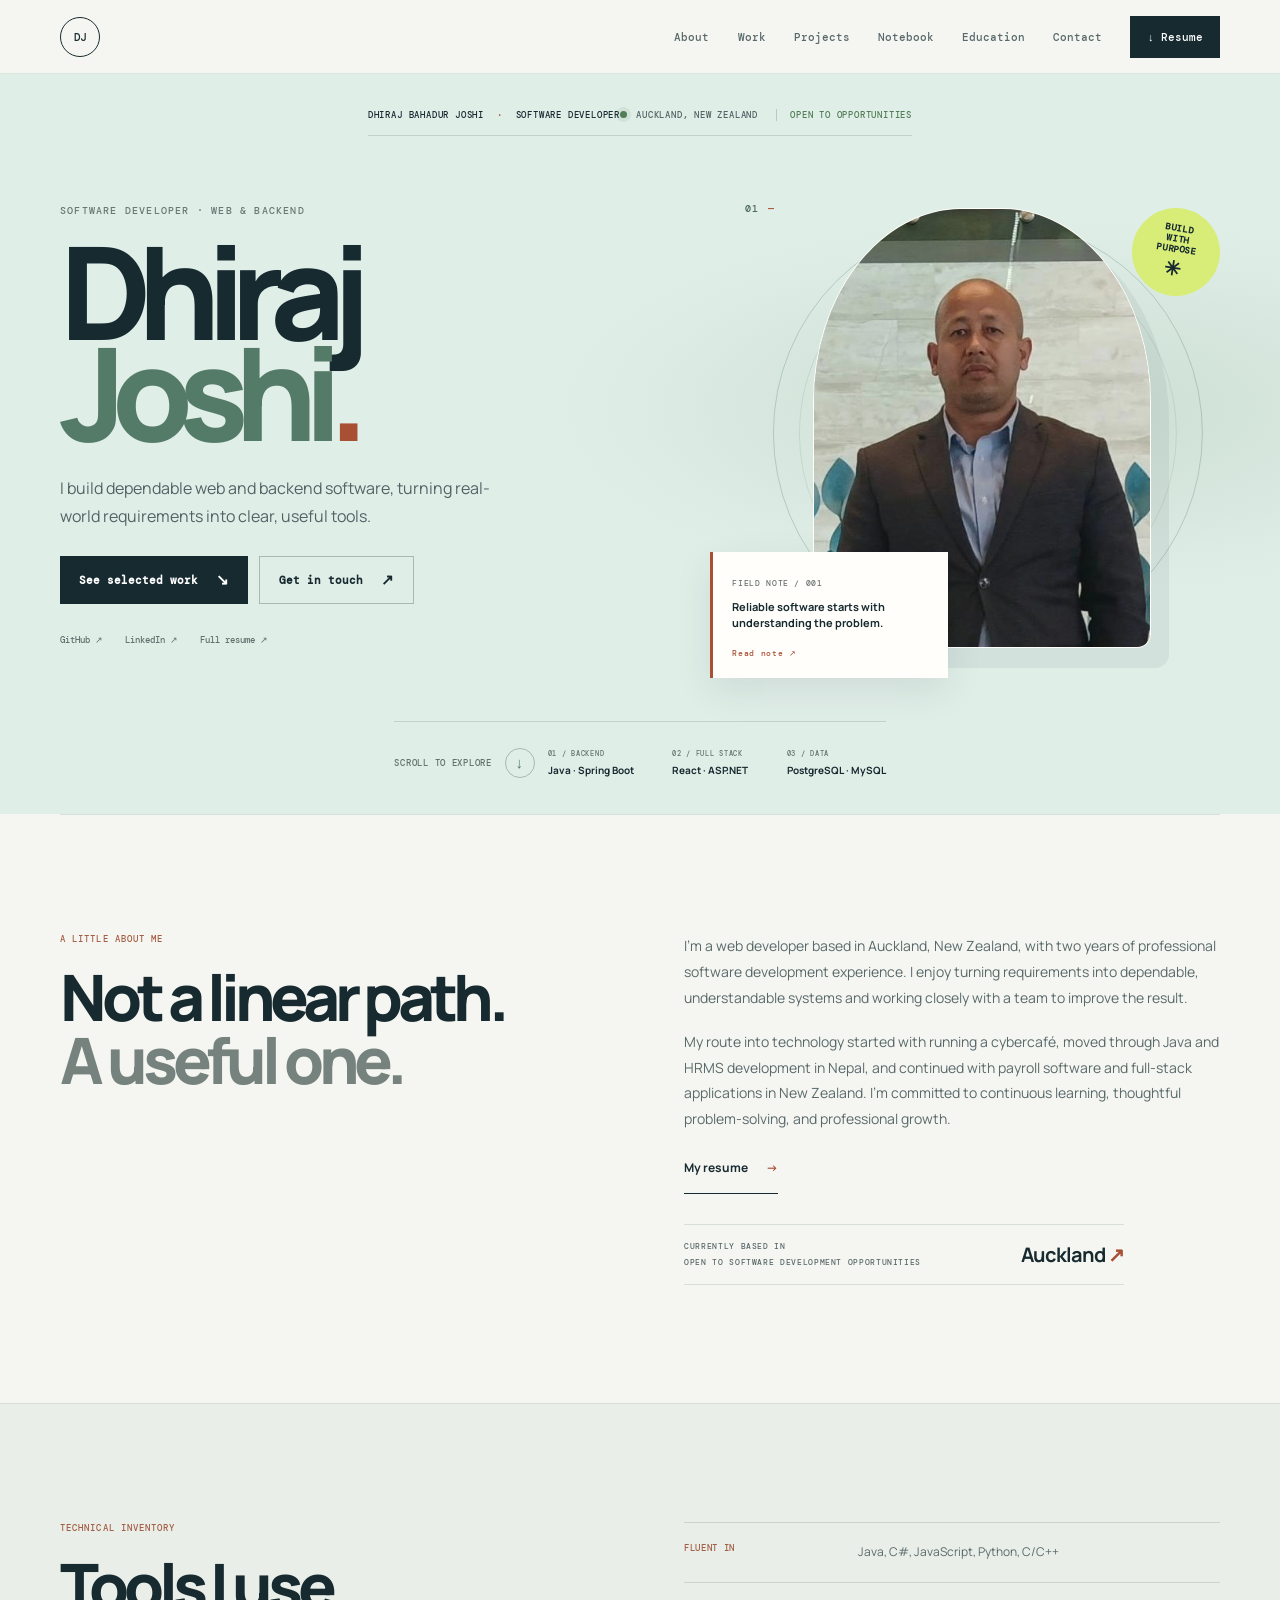
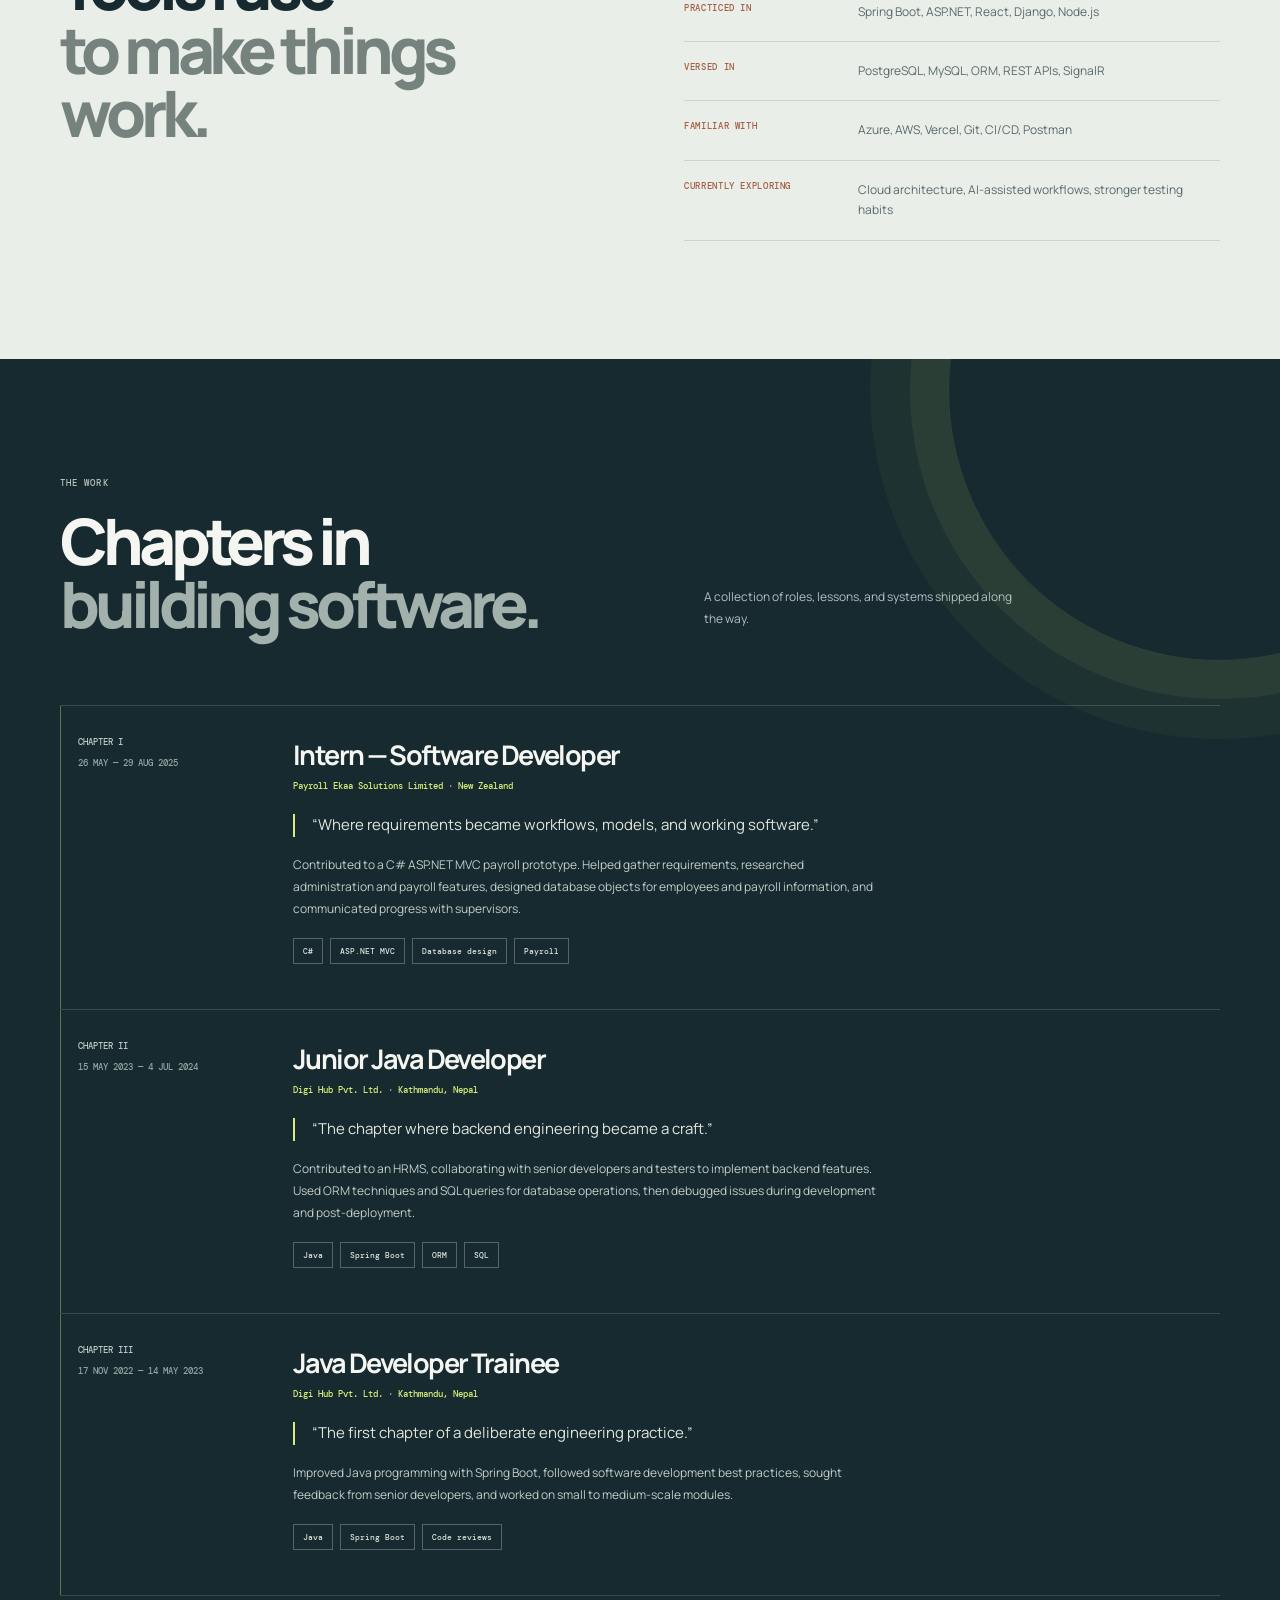
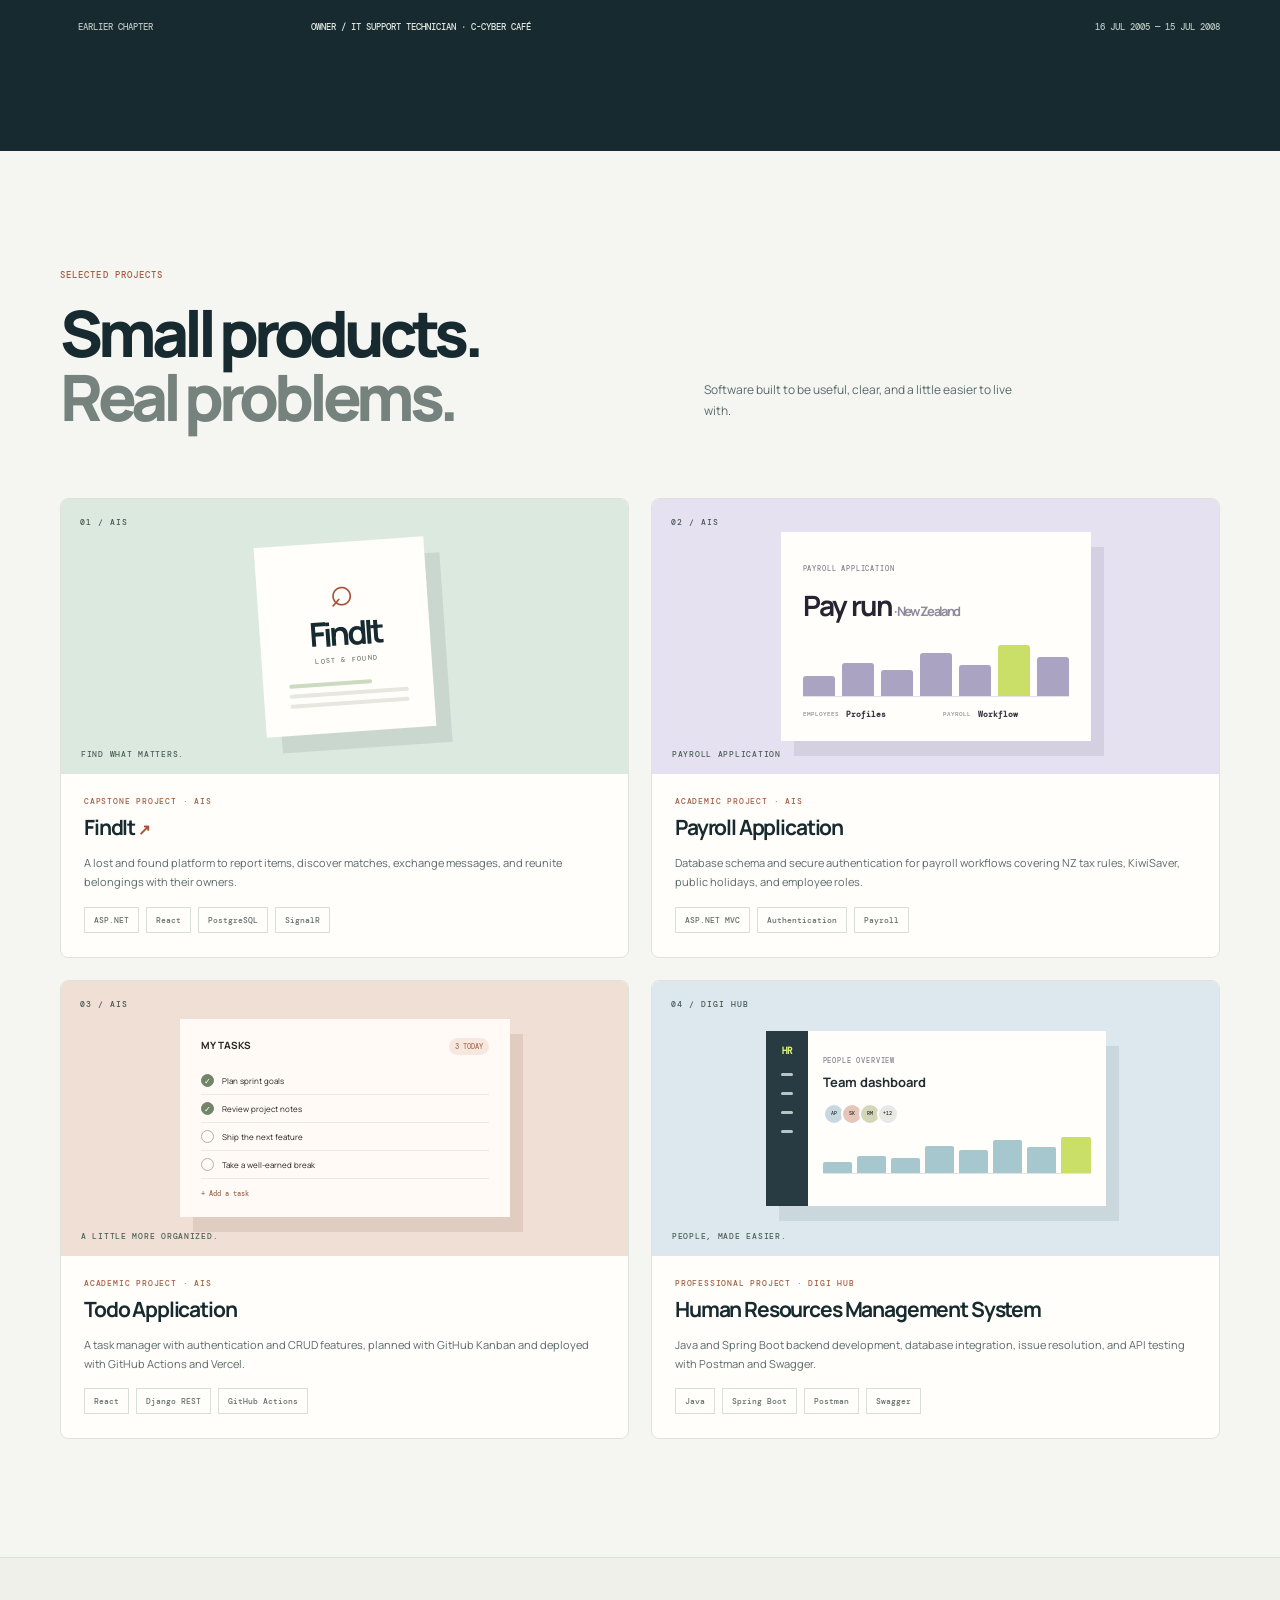
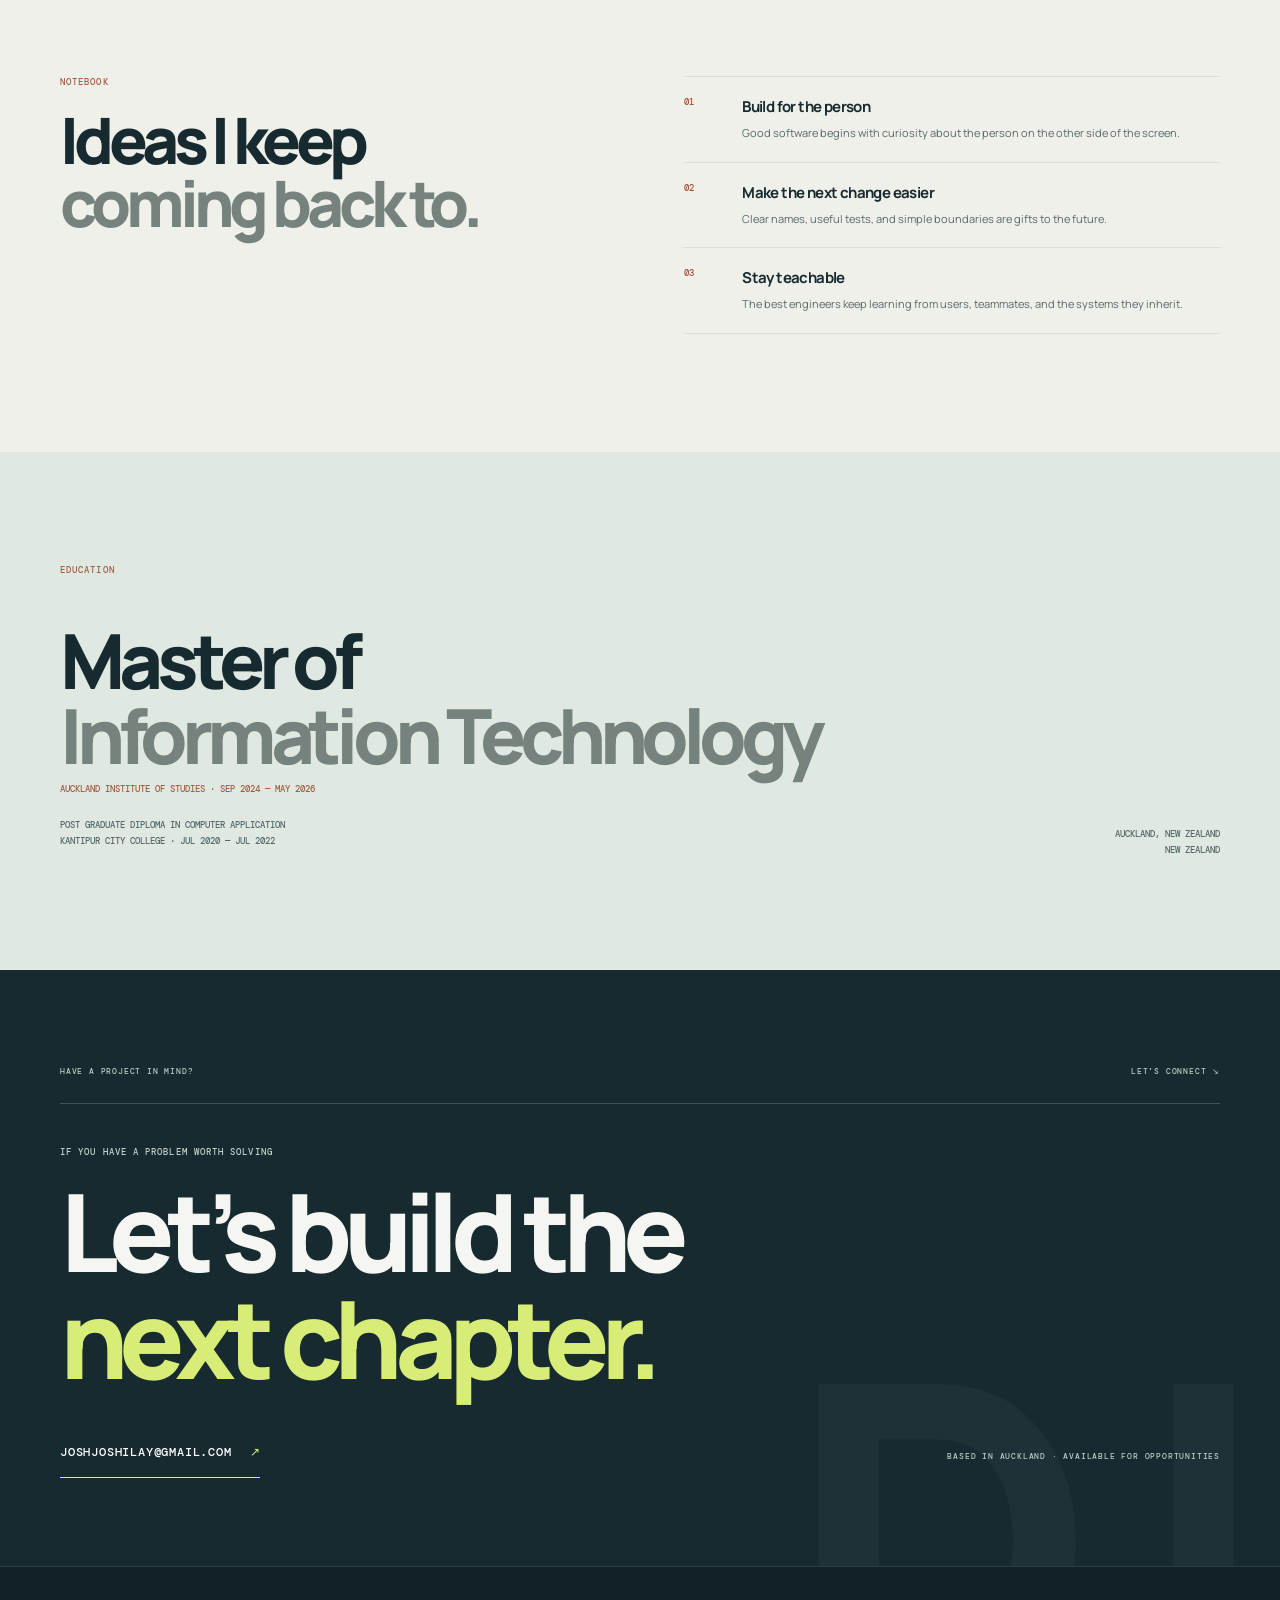
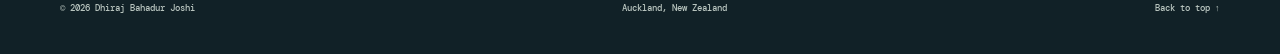
==== commit fbcbc8ca: "Use updated profile photo" ====
--- a/index.html
+++ b/index.html
@@ -48,7 +48,7 @@
           </div>
           <div class="hero-art">
             <div class="hero-art-orbit" aria-hidden="true"></div><div class="hero-art-index" aria-hidden="true">01<span>—</span></div>
-            <div class="portrait-frame"><img src="assets/profile-photo.jpg" alt="Portrait of Dhiraj Bahadur Joshi" fetchpriority="high" /><div class="portrait-caption"><span>Auckland, New Zealand</span><strong>Software developer</strong></div></div>
+            <div class="portrait-frame"><img src="assets/profile-photo.jpg" alt="Portrait of Dhiraj Bahadur Joshi" fetchpriority="high" /></div>
             <button class="featured-note" type="button" data-open-note><span>FIELD NOTE / 001</span><strong>Reliable software starts with understanding the problem.</strong><em>Read note ↗</em></button>
             <div class="hero-sticker" aria-hidden="true">BUILD<br />WITH<br />PURPOSE<span>✳</span></div>
           </div>
--- a/profile.css
+++ b/profile.css
@@ -374,33 +374,6 @@
   object-fit: cover;
   object-position: center 20%;
   filter: saturate(.88);
-}
-
-.portrait-caption {
-  position: absolute;
-  right: 0;
-  bottom: 0;
-  left: 0;
-  padding: 38px 20px 18px;
-  background: linear-gradient(transparent, #172a30e8);
-  color: #fff;
-  font: 500 9px "DM Mono", monospace;
-}
-
-.portrait-caption span,
-.portrait-caption strong {
-  display: block;
-}
-
-.portrait-caption span {
-  margin-bottom: 5px;
-  color: #d9e8ad;
-  letter-spacing: .09em;
-  text-transform: uppercase;
-}
-
-.portrait-caption strong {
-  font-size: 12px;
 }
 
 .featured-note {
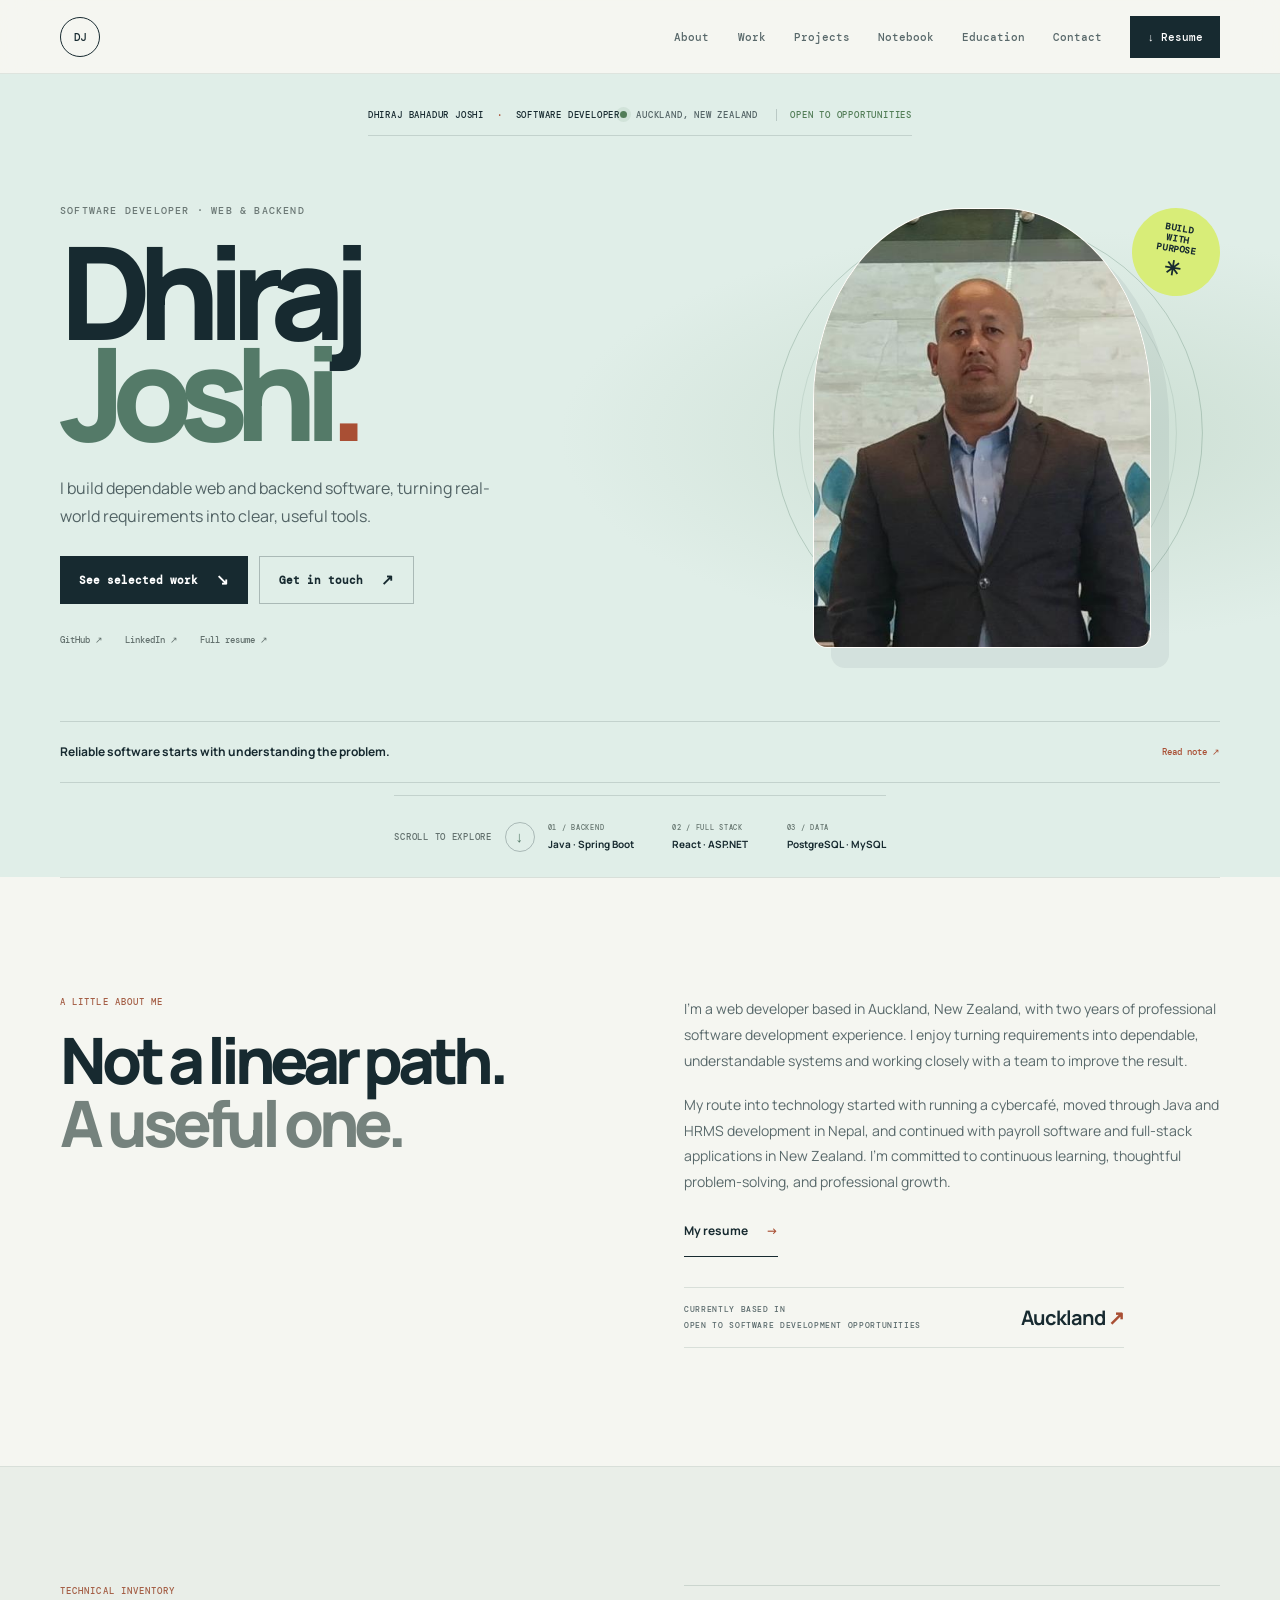
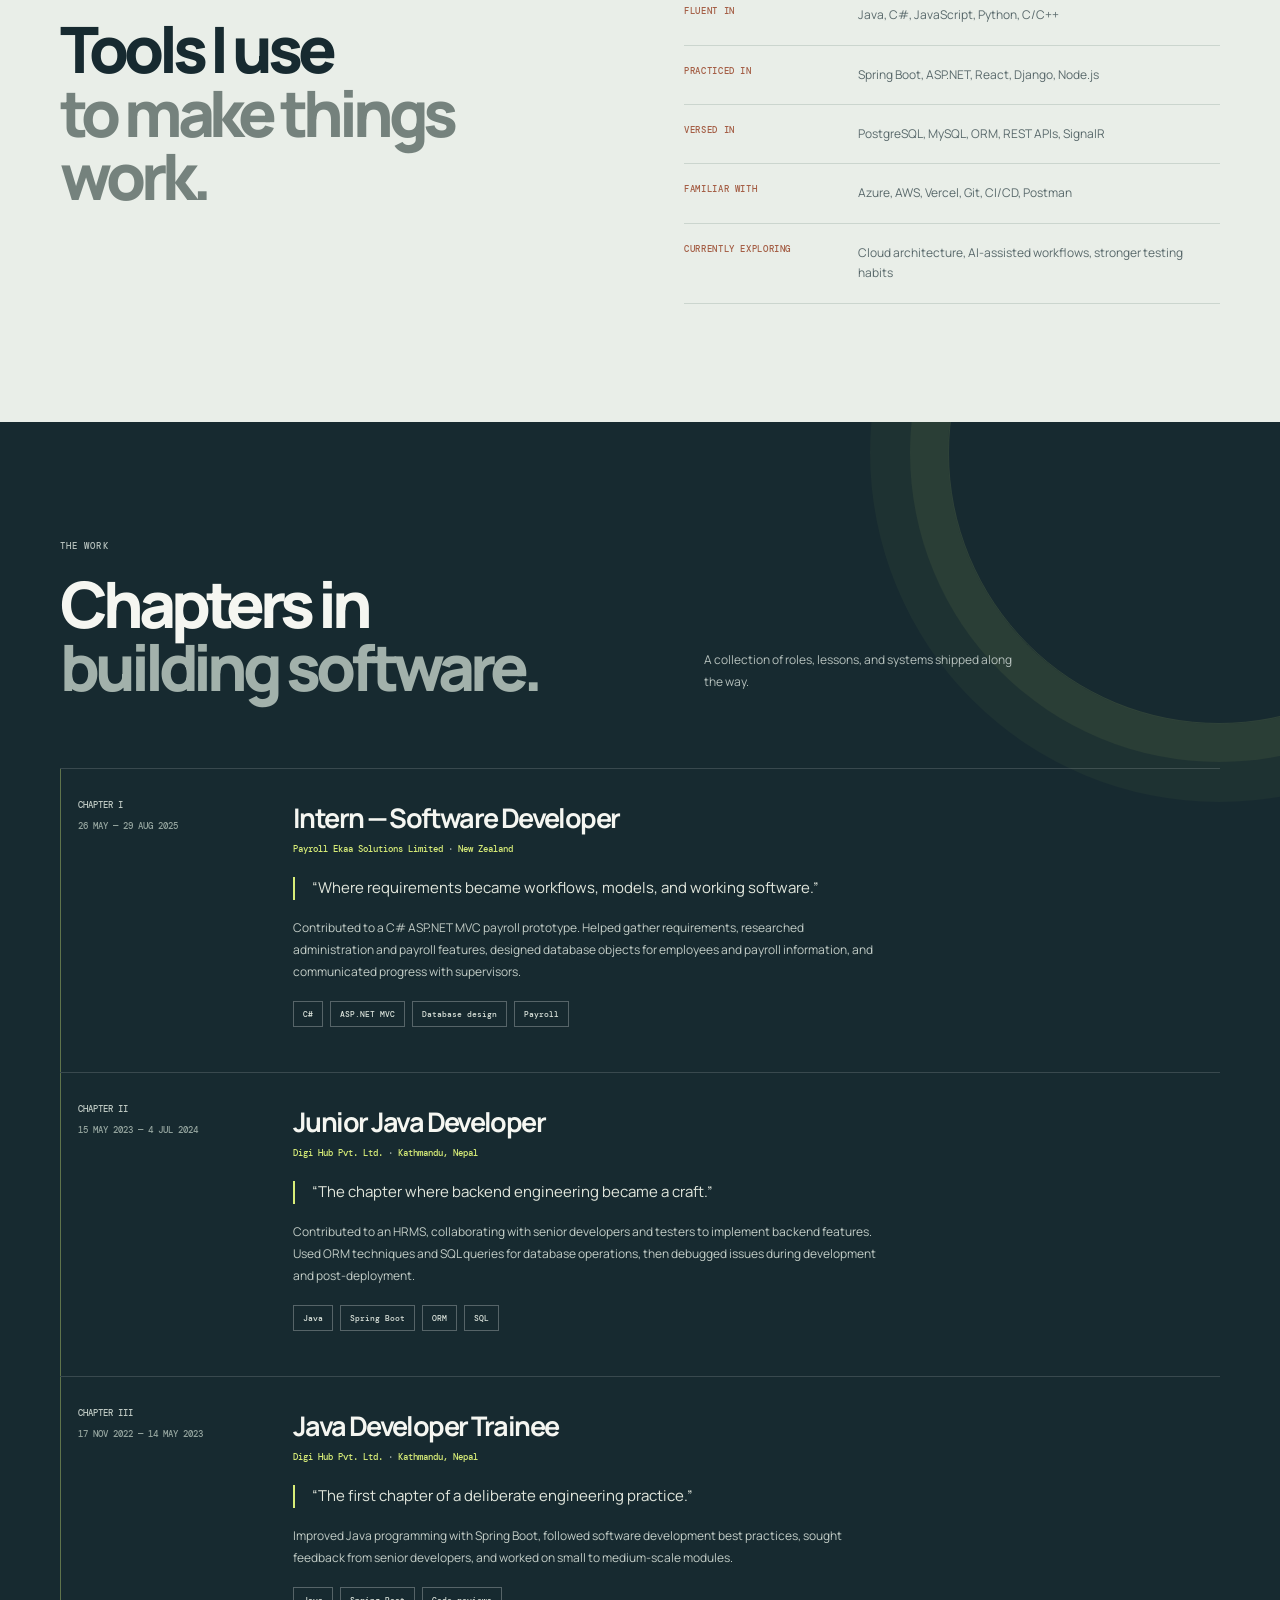
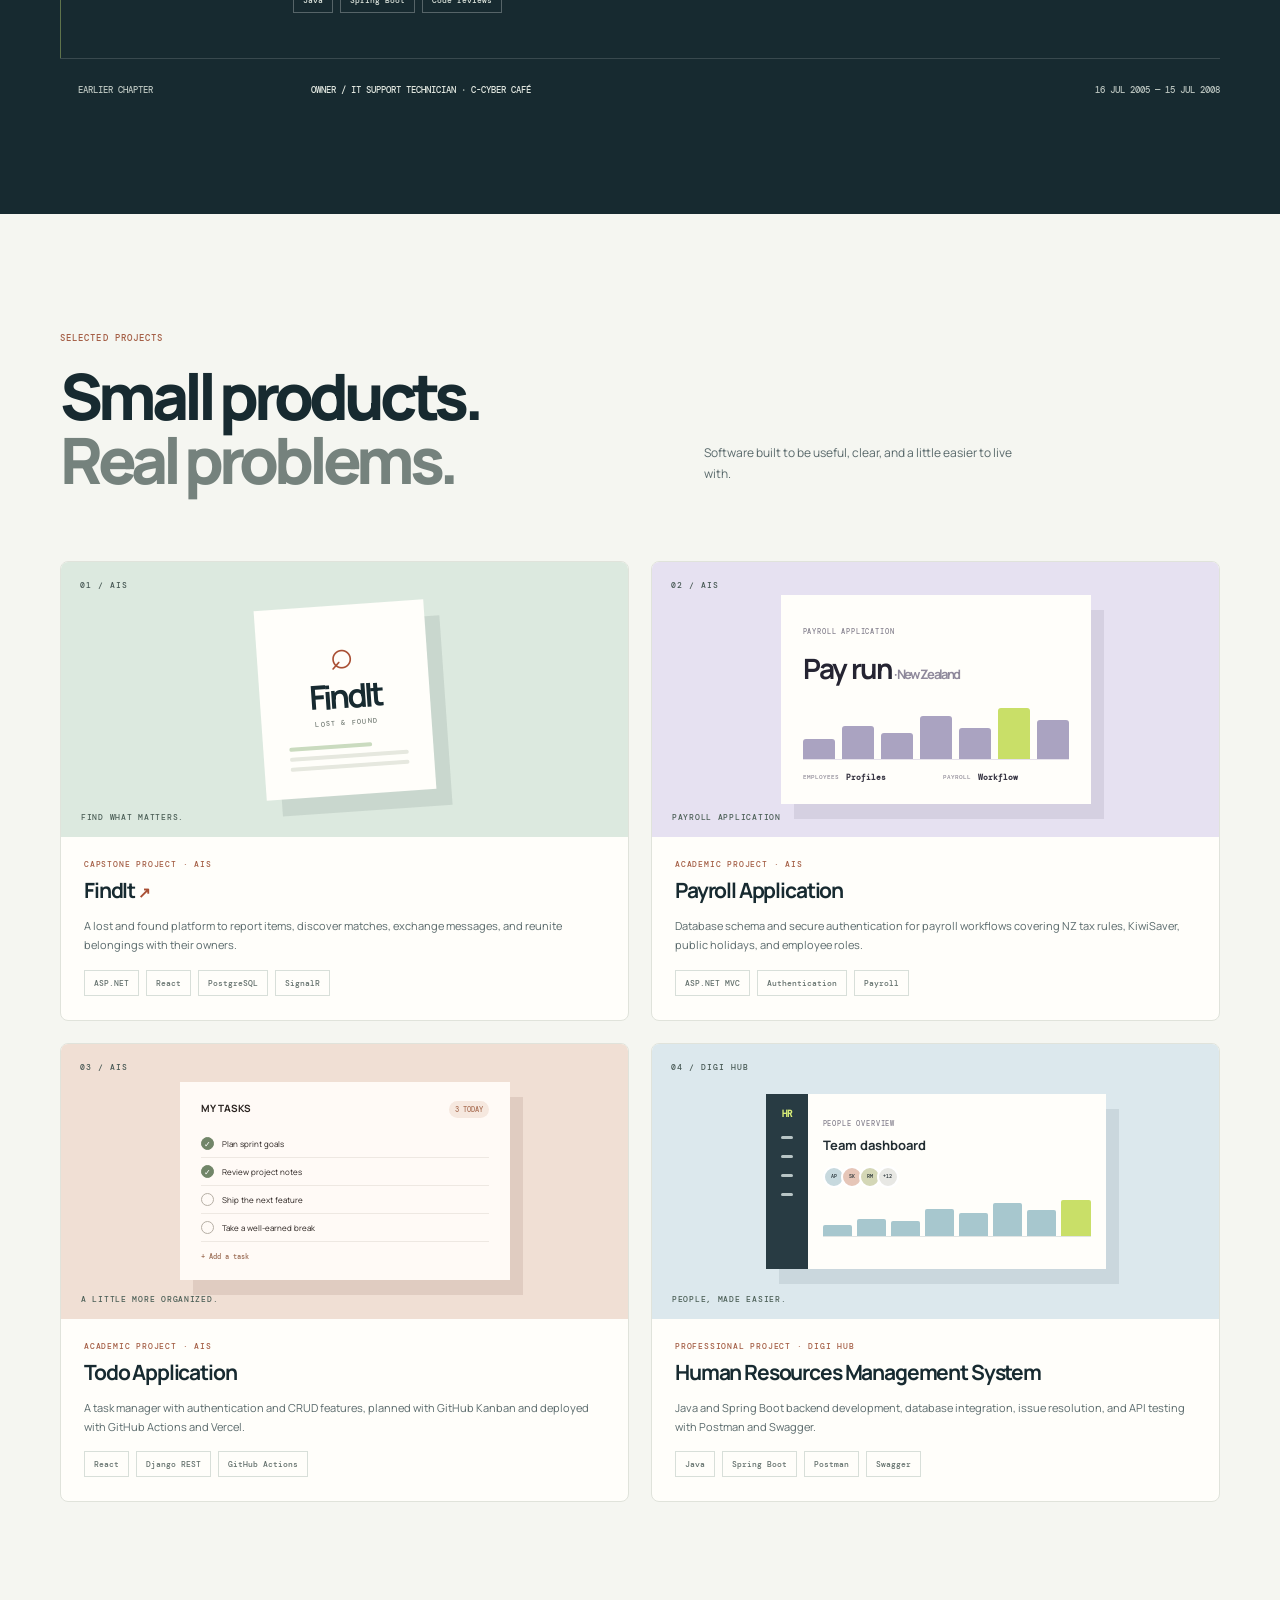
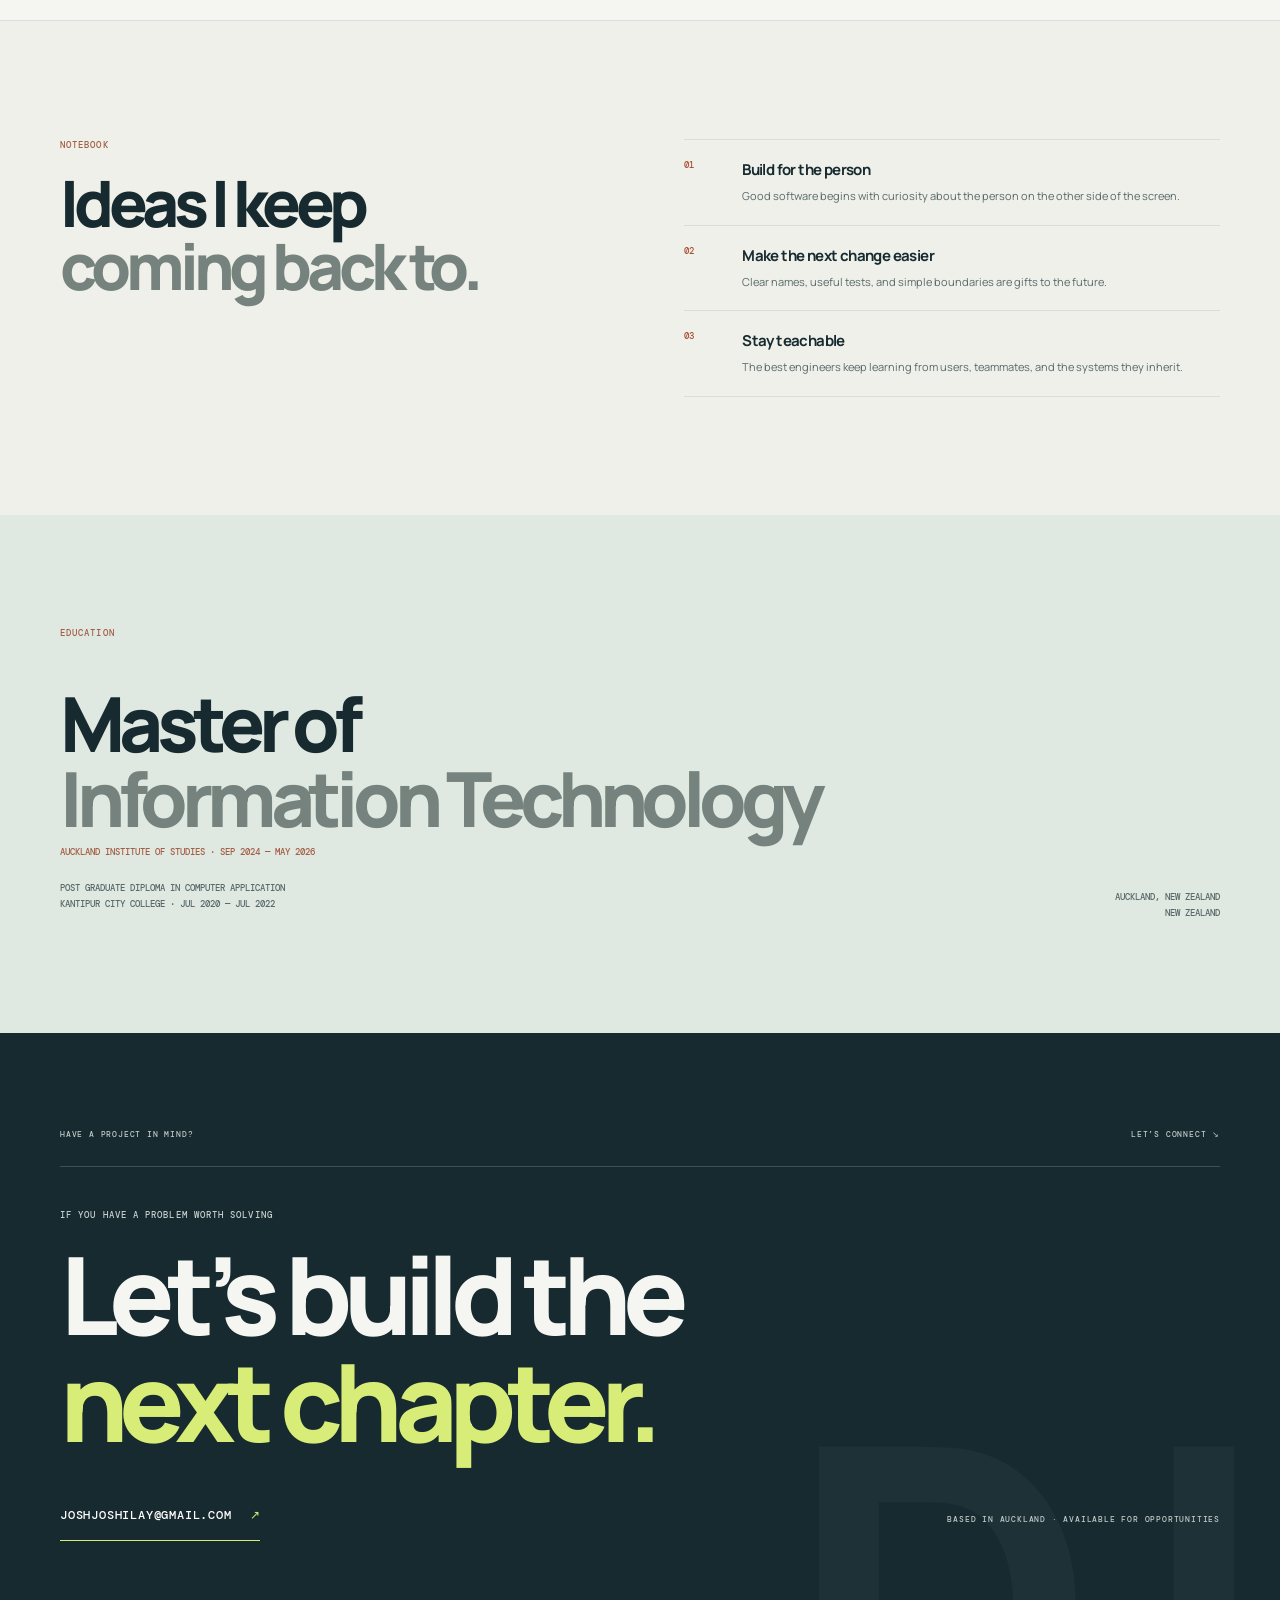
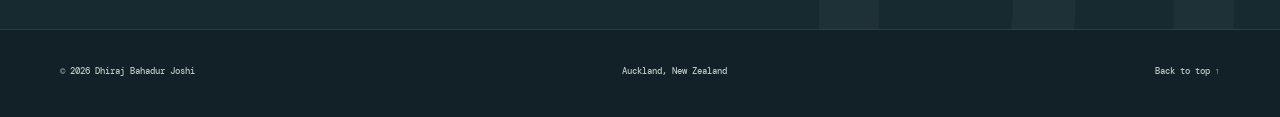
==== commit 59459aef: "Refine portrait hero spacing" ====
--- a/index.html
+++ b/index.html
@@ -47,12 +47,12 @@
             <div class="hero-socials"><a href="https://github.com/joshilaygh" target="_blank" rel="noreferrer">GitHub ↗</a><a href="https://www.linkedin.com/in/dhiraj-bahadur-joshi-48987b242" target="_blank" rel="noreferrer">LinkedIn ↗</a><a href="resume.html">Full resume ↗</a></div>
           </div>
           <div class="hero-art">
-            <div class="hero-art-orbit" aria-hidden="true"></div><div class="hero-art-index" aria-hidden="true">01<span>—</span></div>
+            <div class="hero-art-orbit" aria-hidden="true"></div>
             <div class="portrait-frame"><img src="assets/profile-photo.jpg" alt="Portrait of Dhiraj Bahadur Joshi" fetchpriority="high" /></div>
-            <button class="featured-note" type="button" data-open-note><span>FIELD NOTE / 001</span><strong>Reliable software starts with understanding the problem.</strong><em>Read note ↗</em></button>
             <div class="hero-sticker" aria-hidden="true">BUILD<br />WITH<br />PURPOSE<span>✳</span></div>
           </div>
         </div>
+        <button class="featured-note" type="button" data-open-note><strong>Reliable software starts with understanding the problem.</strong><em>Read note ↗</em></button>
         <div class="hero-bottom"><span>Scroll to explore</span><a href="#about-section" aria-label="Scroll to about section">↓</a><div class="hero-proof"><div><span>01 / BACKEND</span><strong>Java · Spring Boot</strong></div><div><span>02 / FULL STACK</span><strong>React · ASP.NET</strong></div><div><span>03 / DATA</span><strong>PostgreSQL · MySQL</strong></div></div></div>
       </section>
 
--- a/profile.css
+++ b/profile.css
@@ -337,21 +337,6 @@
 
 .hero-art-orbit::after {
   inset: 54px;
-}
-
-.hero-art-index {
-  position: absolute;
-  top: 19px;
-  left: 3%;
-  z-index: 2;
-  color: #4a665a;
-  font: 500 10px "DM Mono", monospace;
-  letter-spacing: .12em;
-}
-
-.hero-art-index span {
-  margin-left: 9px;
-  color: var(--accent);
 }
 
 .portrait-frame {
@@ -377,38 +362,38 @@
 }
 
 .featured-note {
-  position: absolute;
-  bottom: 1%;
-  left: -4%;
-  z-index: 3;
-  width: 238px;
-  min-height: 120px;
-  padding: 17px 19px;
+  display: flex;
+  width: min(1160px, 100%);
+  min-height: 62px;
+  align-items: center;
+  justify-content: space-between;
+  gap: 20px;
+  margin: 0 auto 12px;
+  padding: 14px 0;
   border: 0;
-  border-left: 3px solid var(--accent);
-  background: var(--surface);
-  box-shadow: 0 12px 35px #172a3017;
+  border-top: 1px solid #172a3025;
+  border-bottom: 1px solid #172a3025;
+  background: transparent;
   text-align: left;
   cursor: pointer;
 }
 
-.featured-note span,
 .featured-note em {
-  color: #687472;
-  font: 500 8px "DM Mono", monospace;
-  letter-spacing: .08em;
+  flex: 0 0 auto;
+  color: var(--accent);
+  font: 500 9px "DM Mono", monospace;
+  font-style: normal;
+  white-space: nowrap;
 }
 
 .featured-note strong {
-  display: block;
-  margin: 8px 0;
-  font-size: 11px;
+  margin: 0;
+  font-size: 12px;
   line-height: 1.45;
 }
 
-.featured-note em {
+.featured-note:hover strong {
   color: var(--accent);
-  font-style: normal;
 }
 
 .hero-sticker {
@@ -1601,14 +1586,6 @@
     border-radius: 43% 43% 12px 12px;
   }
 
-  .featured-note {
-    bottom: 0;
-    left: 0;
-    width: min(205px, 58%);
-    min-height: 112px;
-    padding: 13px 14px;
-  }
-
   .featured-note strong {
     font-size: 10px;
   }
@@ -1815,10 +1792,6 @@
 
   .hero-art-orbit {
     width: 270px;
-  }
-
-  .featured-note {
-    width: 178px;
   }
 
   .hero-sticker {
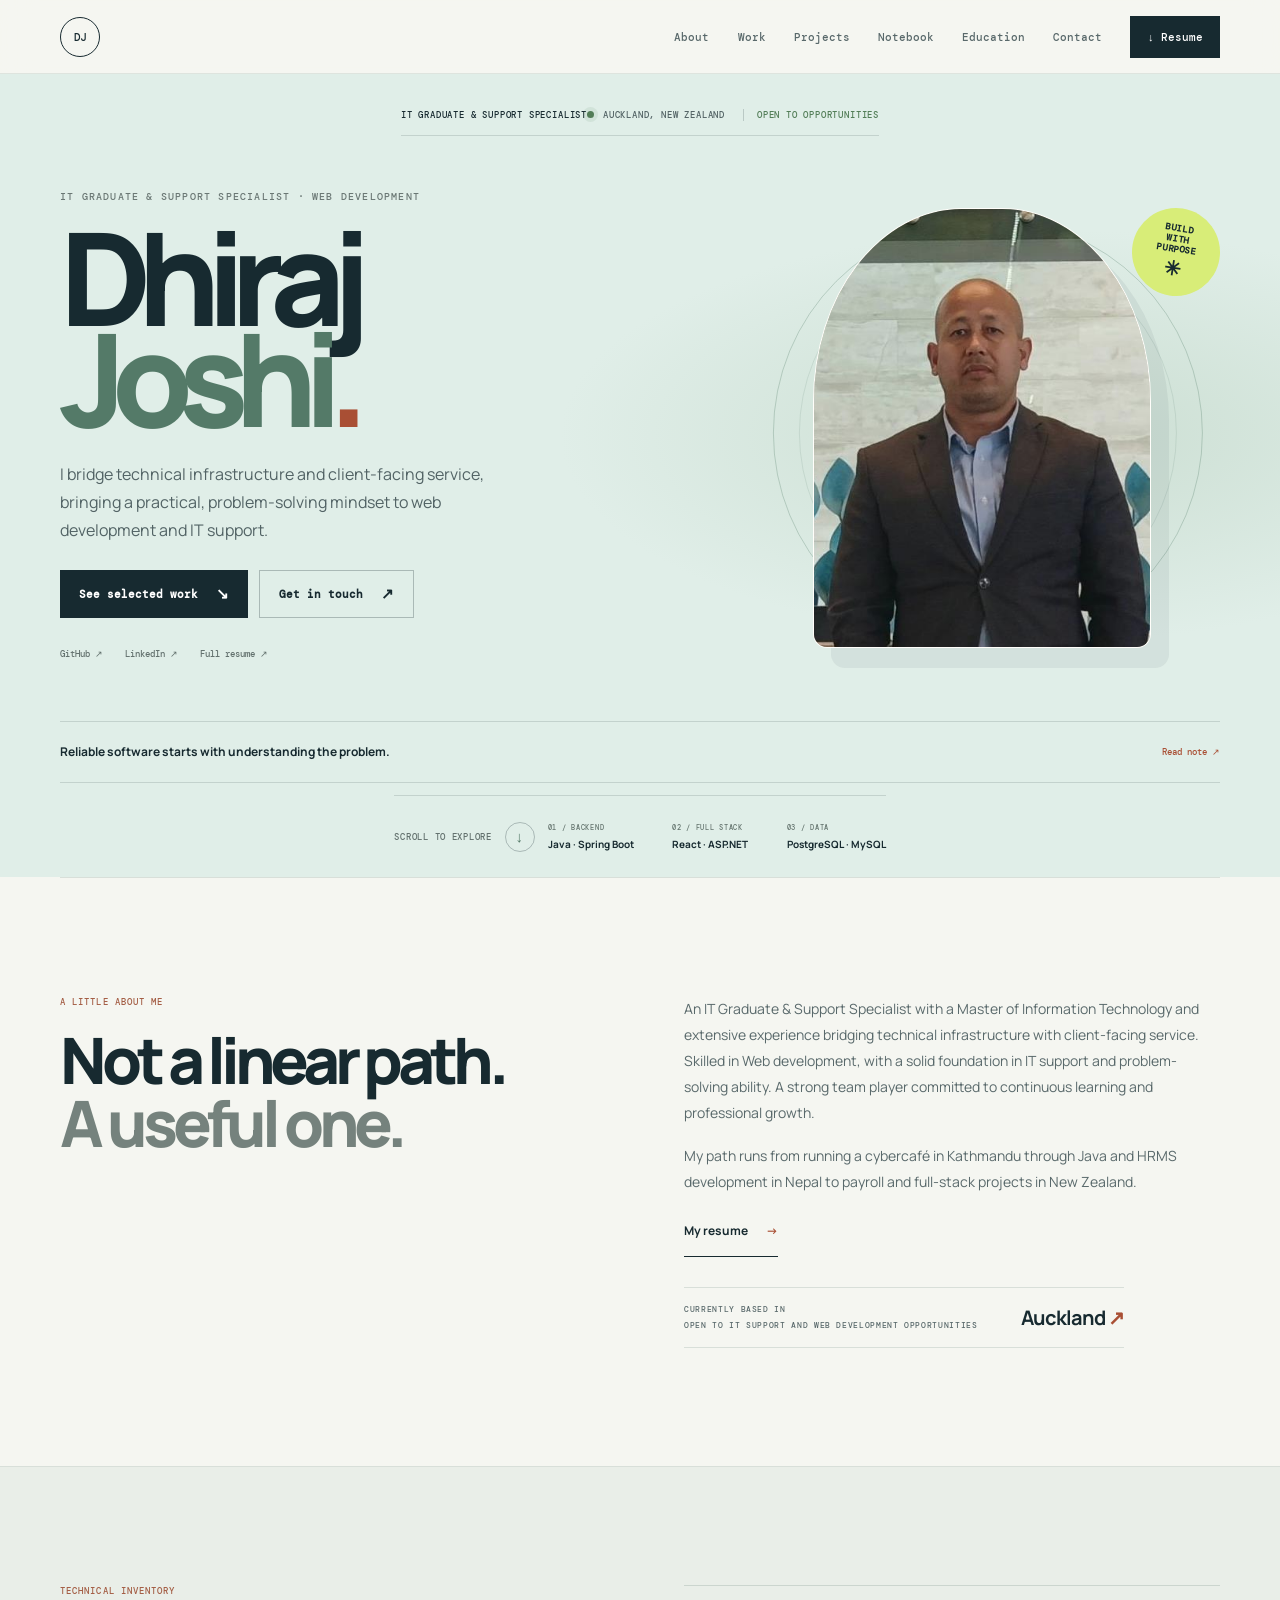
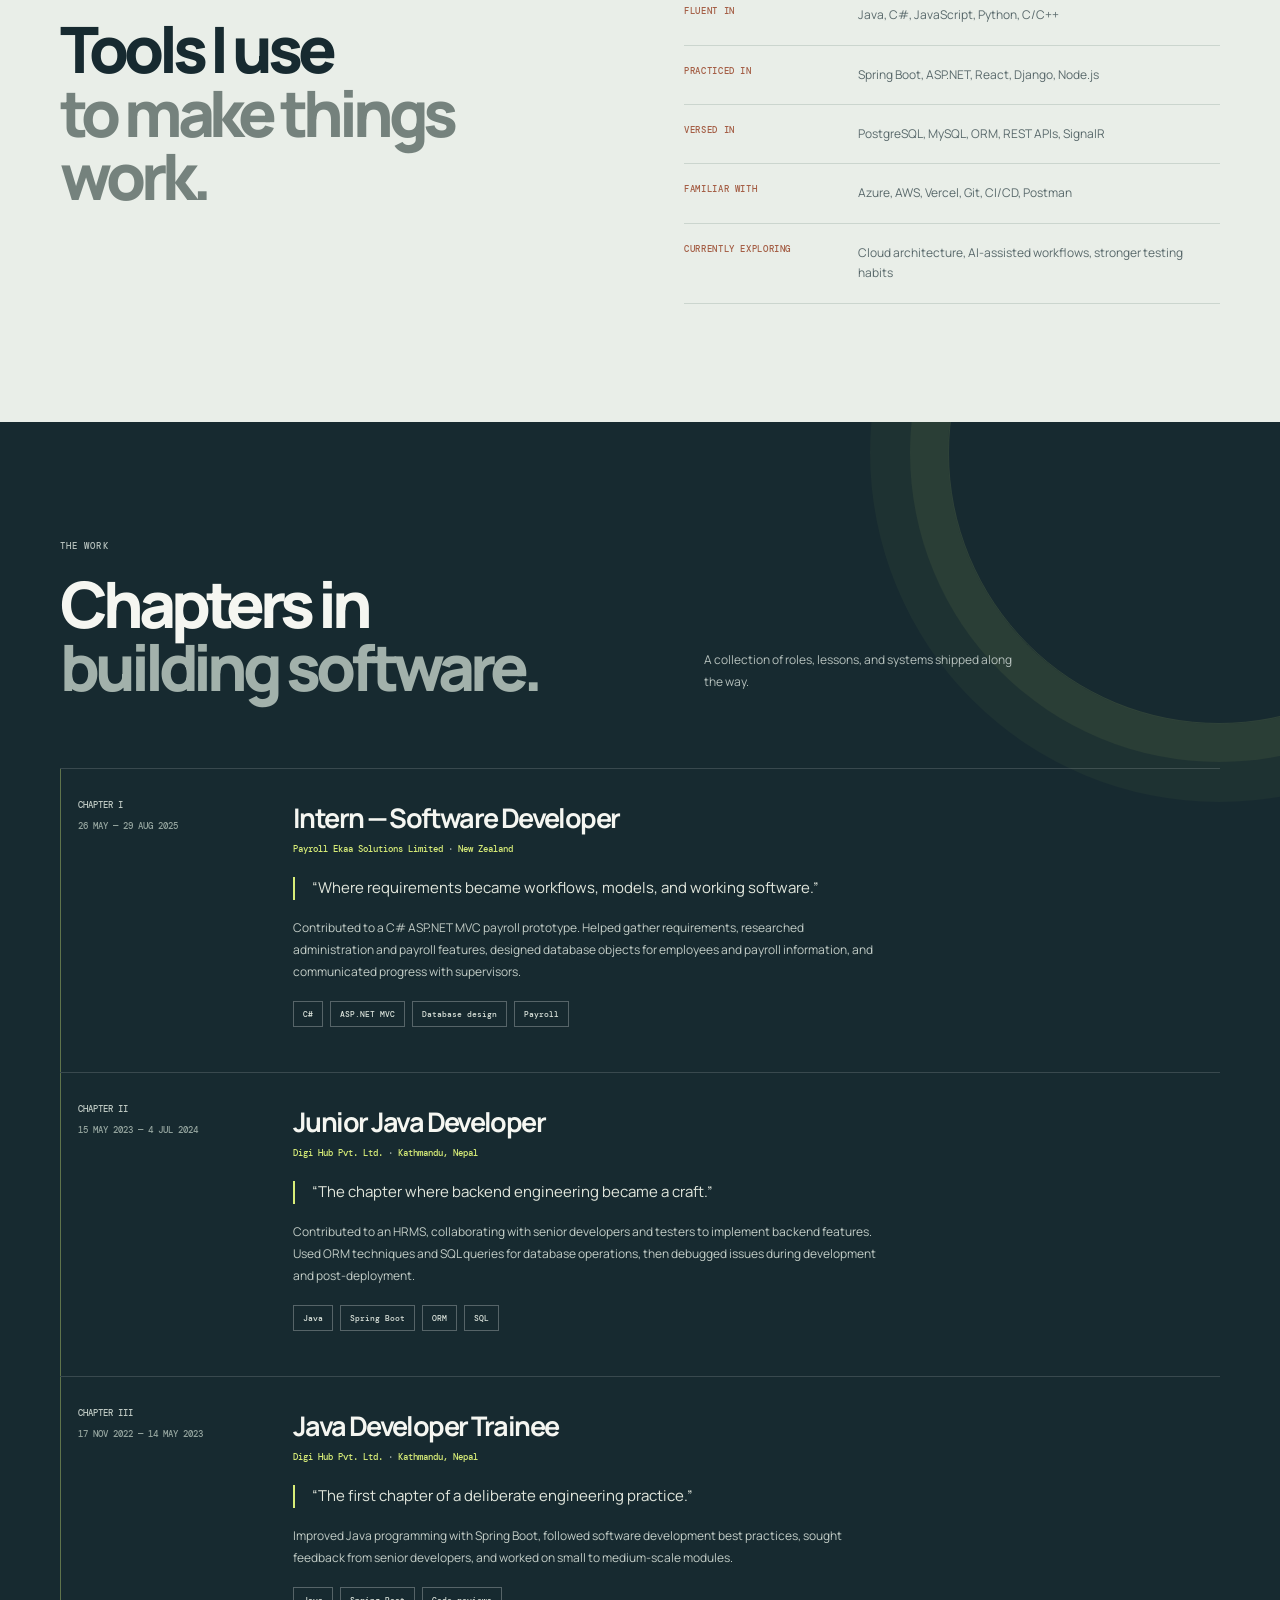
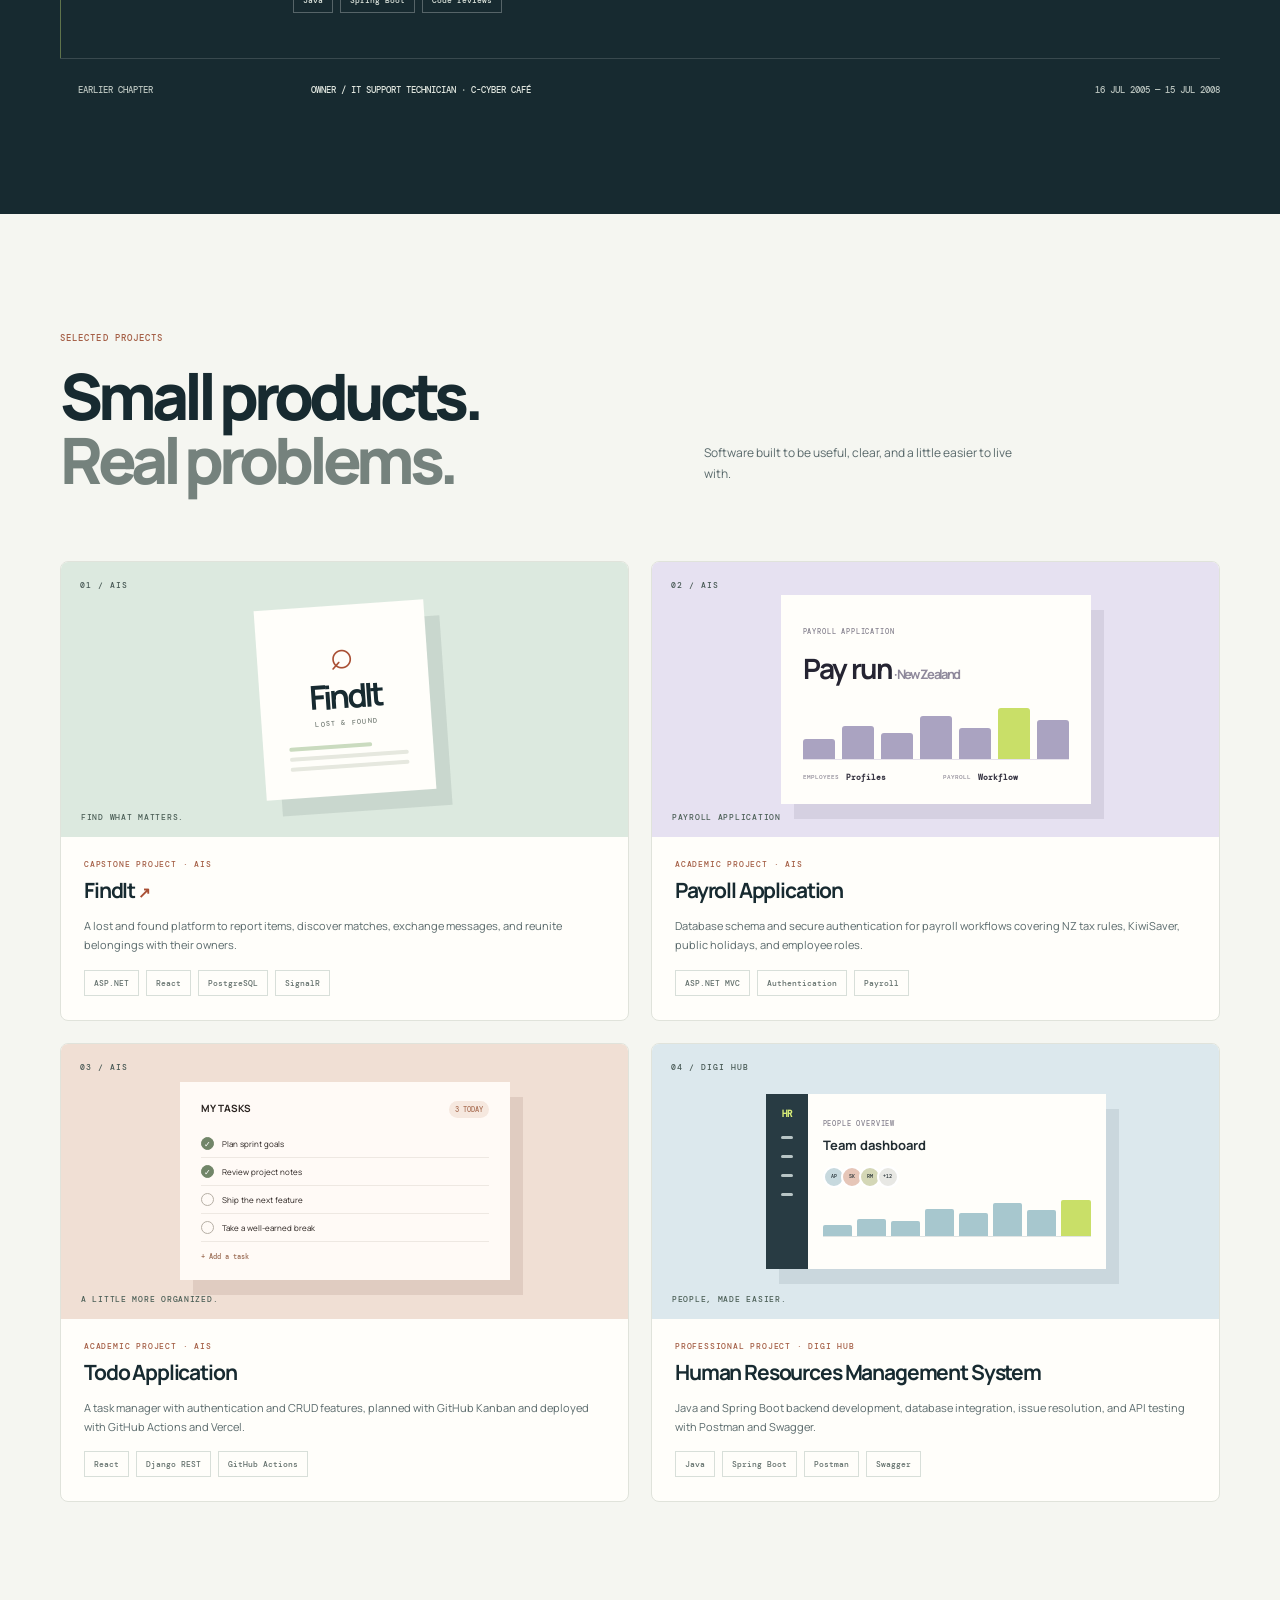
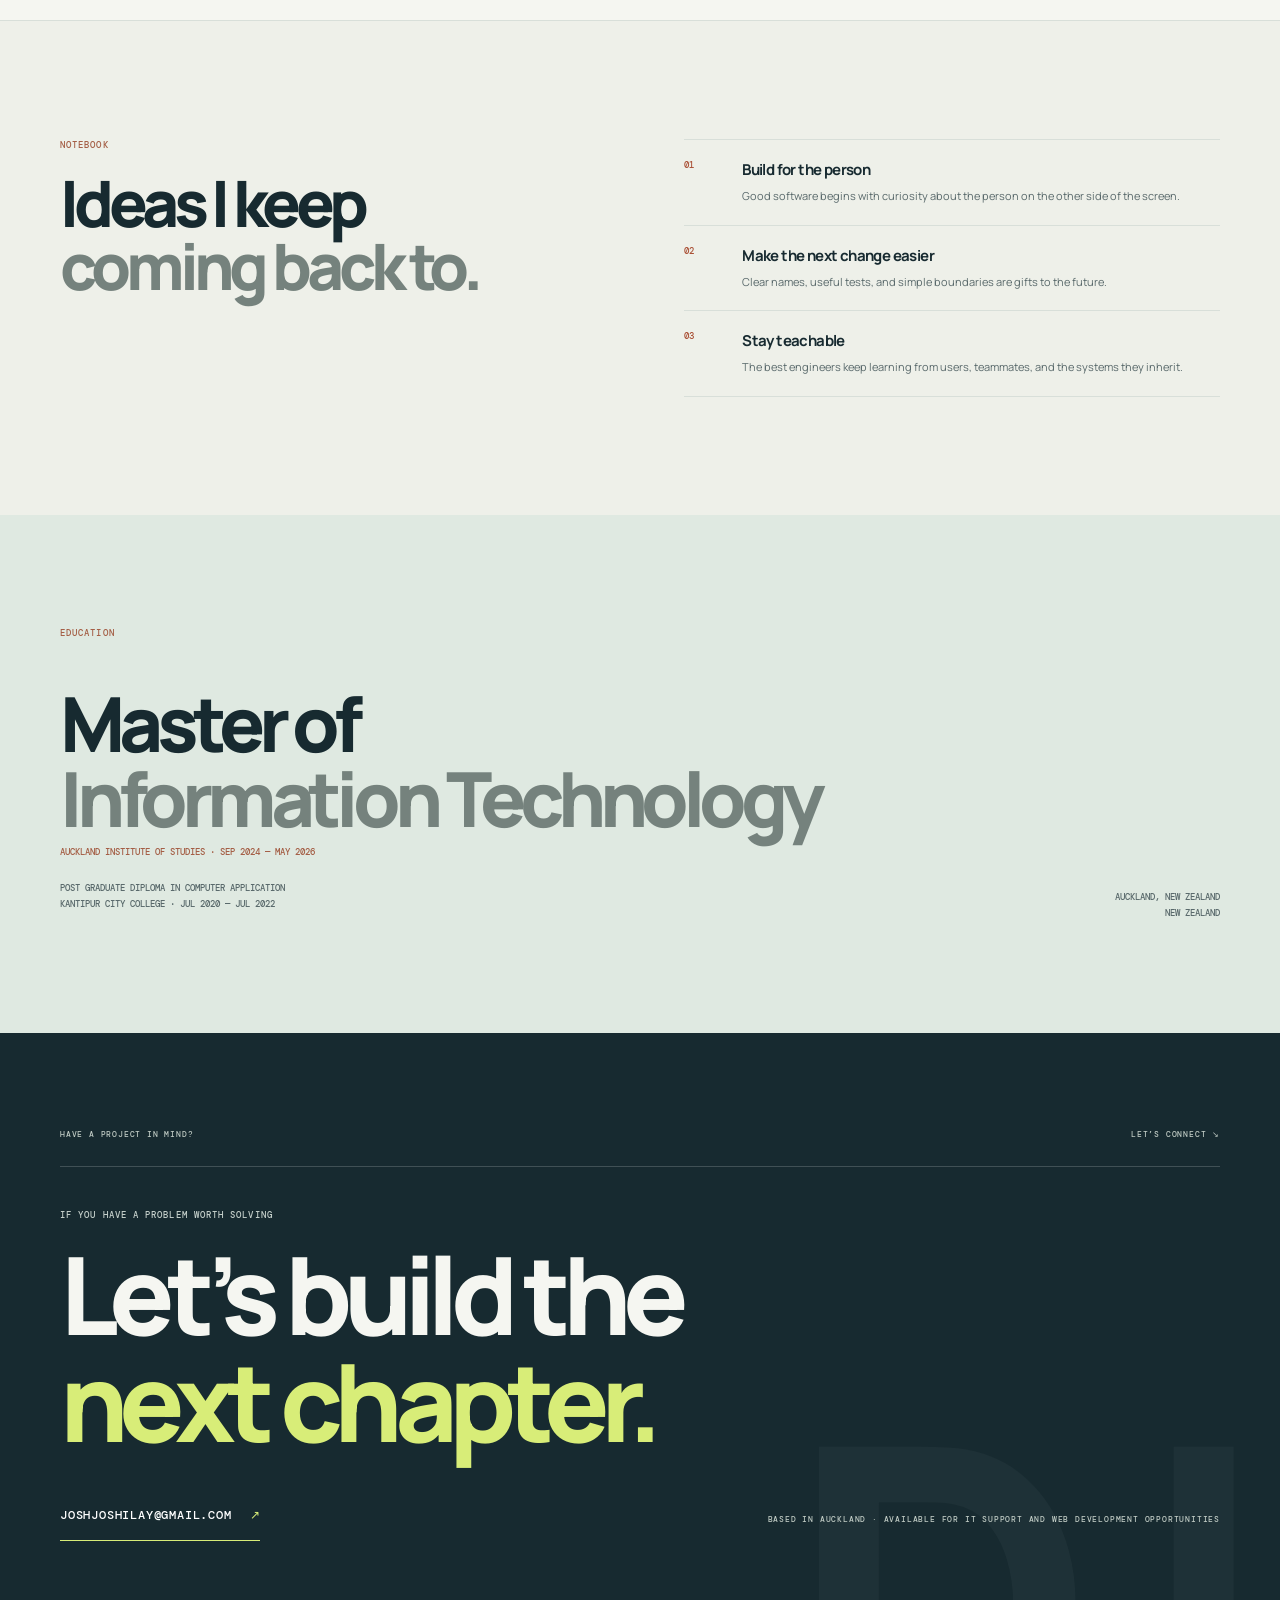
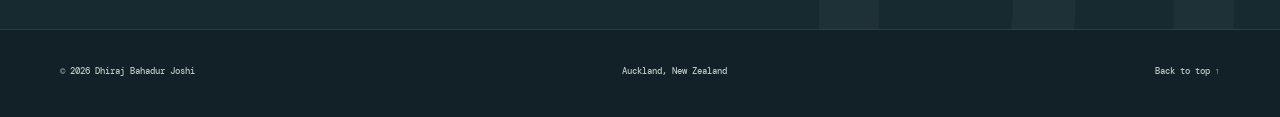
==== commit 84c5935f: "Align portfolio profile with professional summary Co-authored-by: Copilot <223556219+Copilot@users.n" ====
--- a/index.html
+++ b/index.html
@@ -3,20 +3,20 @@
   <head>
     <meta charset="UTF-8" />
     <meta name="viewport" content="width=device-width, initial-scale=1" />
-    <meta name="description" content="Dhiraj Bahadur Joshi is a software developer based in Auckland, New Zealand." />
+    <meta name="description" content="Dhiraj Bahadur Joshi is an IT graduate and support specialist skilled in web development, IT support, and client-facing service." />
     <meta name="theme-color" content="#f5f6f1" />
     <link rel="canonical" href="https://dhirajbahadurjoshi.com.np/" />
     <meta property="og:type" content="website" />
-    <meta property="og:title" content="Dhiraj Joshi — Software Developer" />
-    <meta property="og:description" content="Dhiraj Bahadur Joshi is a software developer based in Auckland, New Zealand." />
+    <meta property="og:title" content="Dhiraj Joshi — IT Graduate &amp; Support Specialist" />
+    <meta property="og:description" content="Dhiraj Bahadur Joshi is an IT graduate and support specialist skilled in web development, IT support, and client-facing service." />
     <meta property="og:url" content="https://dhirajbahadurjoshi.com.np/" />
     <meta property="og:image" content="https://dhirajbahadurjoshi.com.np/assets/profile-photo.jpg" />
     <meta property="og:image:alt" content="Portrait of Dhiraj Bahadur Joshi" />
     <meta name="twitter:card" content="summary_large_image" />
-    <meta name="twitter:title" content="Dhiraj Joshi — Software Developer" />
-    <meta name="twitter:description" content="Dhiraj Bahadur Joshi is a software developer based in Auckland, New Zealand." />
+    <meta name="twitter:title" content="Dhiraj Joshi — IT Graduate &amp; Support Specialist" />
+    <meta name="twitter:description" content="Dhiraj Bahadur Joshi is an IT graduate and support specialist skilled in web development, IT support, and client-facing service." />
     <meta name="twitter:image" content="https://dhirajbahadurjoshi.com.np/assets/profile-photo.jpg" />
-    <title>Dhiraj Joshi — Software Developer</title>
+    <title>Dhiraj Joshi — IT Graduate &amp; Support Specialist</title>
     <link rel="preconnect" href="https://fonts.googleapis.com" />
     <link rel="preconnect" href="https://fonts.gstatic.com" crossorigin />
     <link href="https://fonts.googleapis.com/css2?family=DM+Mono:wght@400;500&family=Manrope:wght@400;500;600;700;800&display=swap" rel="stylesheet" />
@@ -37,12 +37,12 @@
 
     <main id="main-content">
       <section id="hero-section" class="hero-section page-width">
-        <div class="hero-topline"><span>Dhiraj Bahadur Joshi <i>·</i> Software developer</span><span class="hero-location"><b></b> Auckland, New Zealand <span class="availability">Open to opportunities</span></span></div>
+        <div class="hero-topline"><span>IT Graduate &amp; Support Specialist</span><span class="hero-location"><b></b> Auckland, New Zealand <span class="availability">Open to opportunities</span></span></div>
         <div class="hero-layout">
           <div class="hero-copy">
-            <p class="eyebrow">Software developer · Web &amp; backend</p>
+            <p class="eyebrow">IT graduate &amp; support specialist · Web development</p>
             <h1>Dhiraj<br /><em>Joshi</em><span class="hero-period">.</span></h1>
-            <p class="hero-lede">I build dependable web and backend software, turning real-world requirements into clear, useful tools.</p>
+            <p class="hero-lede">I bridge technical infrastructure and client-facing service, bringing a practical, problem-solving mindset to web development and IT support.</p>
             <div class="hero-actions"><a class="hero-primary" href="#research-section">See selected work <span>↘</span></a><a class="hero-secondary" href="mailto:joshjoshilay@gmail.com">Get in touch <span>↗</span></a></div>
             <div class="hero-socials"><a href="https://github.com/joshilaygh" target="_blank" rel="noreferrer">GitHub ↗</a><a href="https://www.linkedin.com/in/dhiraj-bahadur-joshi-48987b242" target="_blank" rel="noreferrer">LinkedIn ↗</a><a href="resume.html">Full resume ↗</a></div>
           </div>
@@ -58,7 +58,7 @@
 
       <section id="about-section" class="about-section page-width split-section">
         <div class="section-title"><p class="eyebrow">A little about me</p><h2>Not a linear path.<br /><em>A useful one.</em></h2></div>
-        <div class="about-body"><p>I’m a web developer based in Auckland, New Zealand, with two years of professional software development experience. I enjoy turning requirements into dependable, understandable systems and working closely with a team to improve the result.</p><p>My route into technology started with running a cybercafé, moved through Java and HRMS development in Nepal, and continued with payroll software and full-stack applications in New Zealand. I’m committed to continuous learning, thoughtful problem-solving, and professional growth.</p><a class="text-button" href="resume.html">My resume <span>→</span></a><div class="about-signoff"><span>Currently based in</span><strong>Auckland <i>↗</i></strong><small>Open to software development opportunities</small></div></div>
+        <div class="about-body"><p>An IT Graduate &amp; Support Specialist with a Master of Information Technology and extensive experience bridging technical infrastructure with client-facing service. Skilled in Web development, with a solid foundation in IT support and problem-solving ability. A strong team player committed to continuous learning and professional growth.</p><p>My path runs from running a cybercafé in Kathmandu through Java and HRMS development in Nepal to payroll and full-stack projects in New Zealand.</p><a class="text-button" href="resume.html">My resume <span>→</span></a><div class="about-signoff"><span>Currently based in</span><strong>Auckland <i>↗</i></strong><small>Open to IT support and web development opportunities</small></div></div>
       </section>
 
       <section class="inventory-section page-width split-section">
@@ -101,7 +101,7 @@
         <div class="page-width"><p class="eyebrow">Education</p><div class="education-line"><div><h2>Master of<br /><em>Information Technology</em></h2><p>Auckland Institute of Studies · Sep 2024 — May 2026</p><p class="secondary-education">Post Graduate Diploma in Computer Application<br />Kantipur City College · Jul 2020 — Jul 2022</p></div><div class="education-meta">Auckland, New Zealand<br />New Zealand</div></div></div>
       </section>
 
-      <section id="contact-section" class="contact-section page-width"><div class="contact-kicker"><span>Have a project in mind?</span><span>LET’S CONNECT ↘</span></div><p class="eyebrow">If you have a problem worth solving</p><h2>Let’s build the<br /><em>next chapter.</em></h2><div class="contact-bottom"><a href="mailto:joshjoshilay@gmail.com" class="contact-link">joshjoshilay@gmail.com <span>↗</span></a><span>Based in Auckland · Available for opportunities</span></div></section>
+      <section id="contact-section" class="contact-section page-width"><div class="contact-kicker"><span>Have a project in mind?</span><span>LET’S CONNECT ↘</span></div><p class="eyebrow">If you have a problem worth solving</p><h2>Let’s build the<br /><em>next chapter.</em></h2><div class="contact-bottom"><a href="mailto:joshjoshilay@gmail.com" class="contact-link">joshjoshilay@gmail.com <span>↗</span></a><span>Based in Auckland · Available for IT support and web development opportunities</span></div></section>
     </main>
 
     <footer class="site-footer page-width"><span>© 2026 Dhiraj Bahadur Joshi</span><span>Auckland, New Zealand</span><a href="#hero-section">Back to top ↑</a></footer>
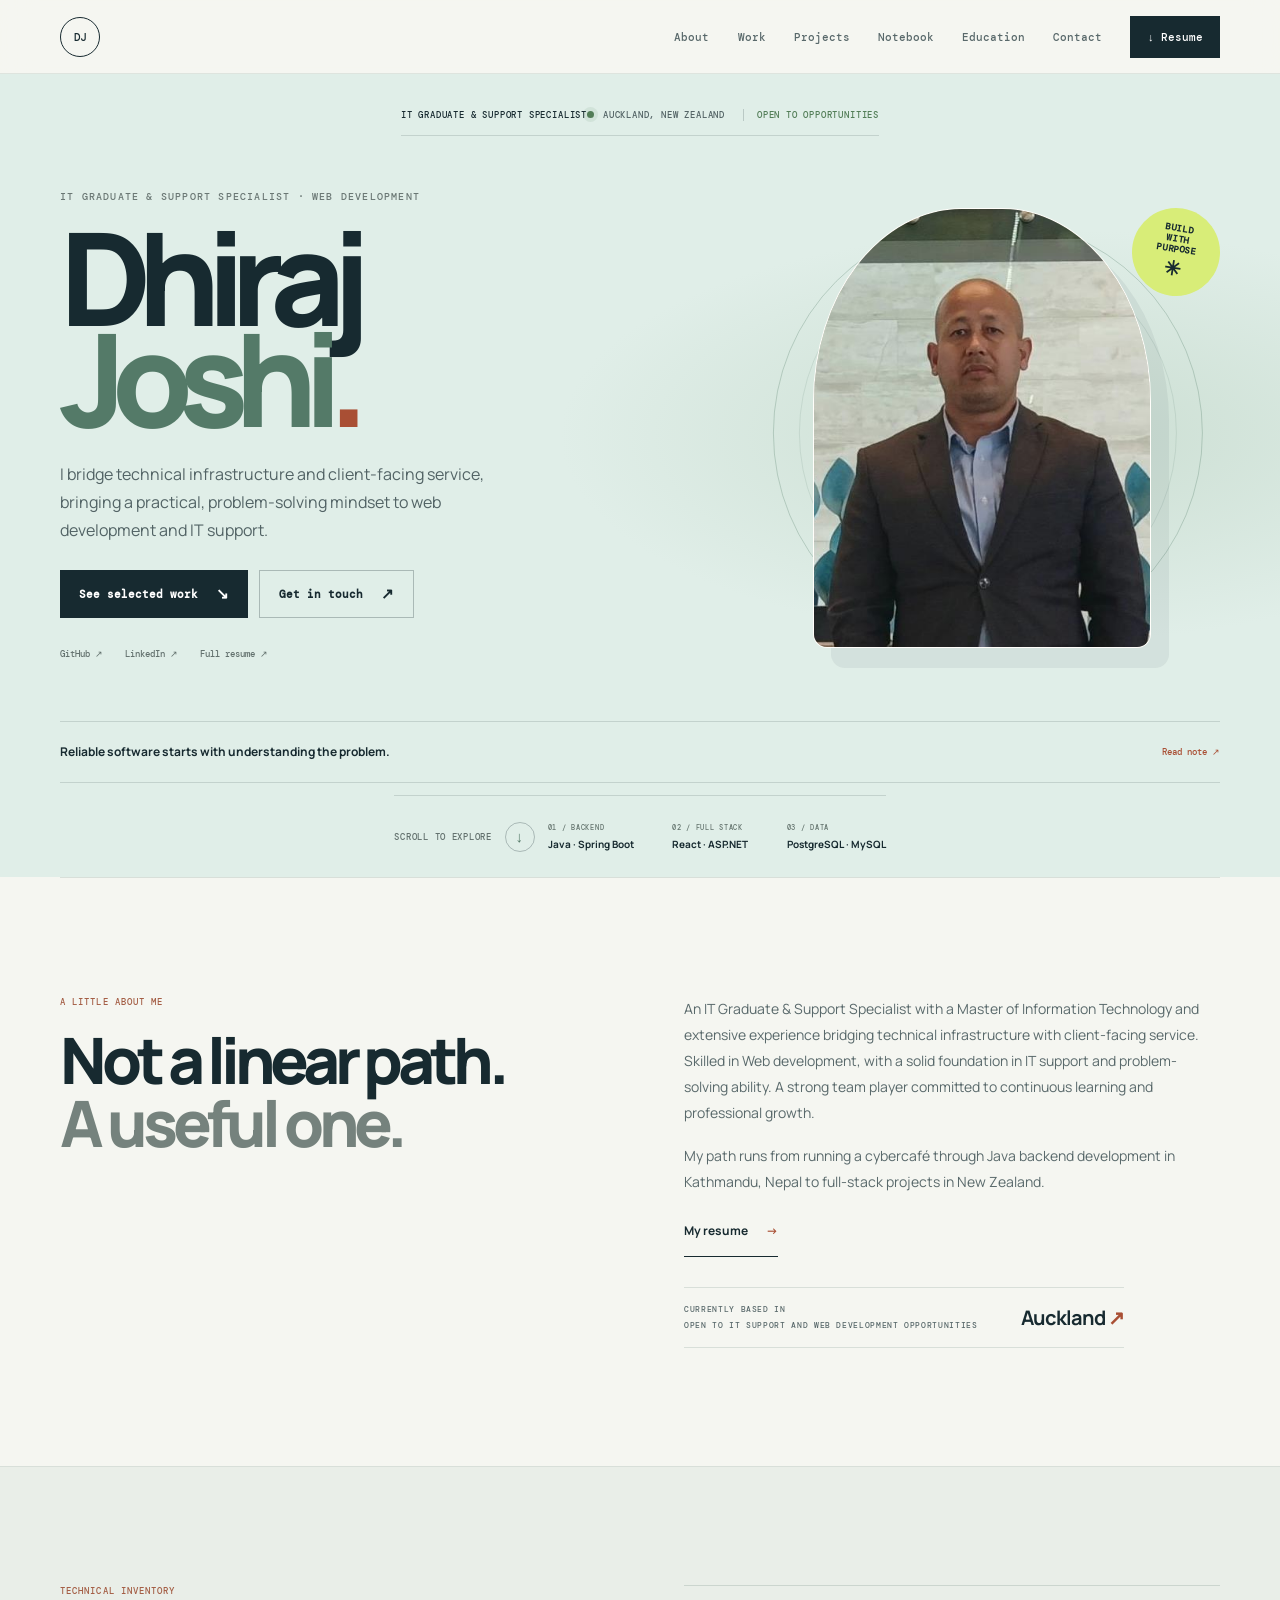
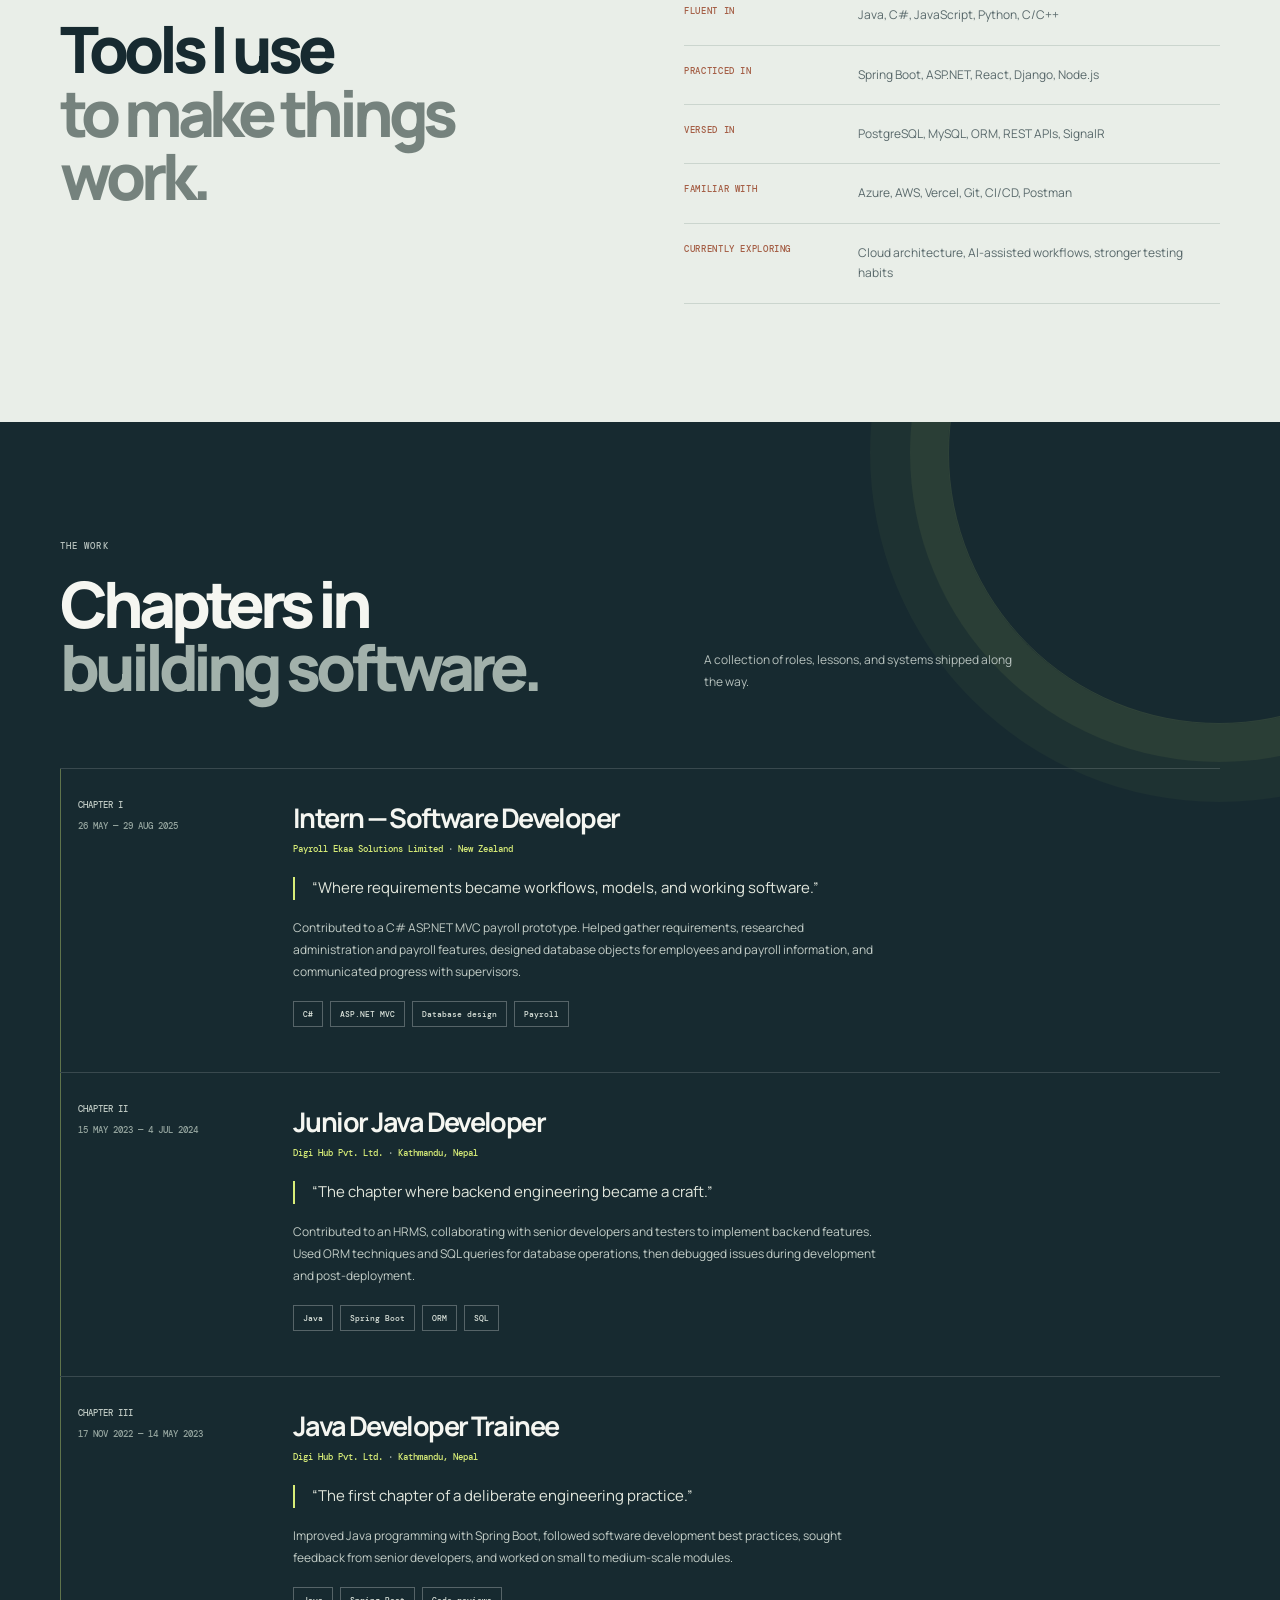
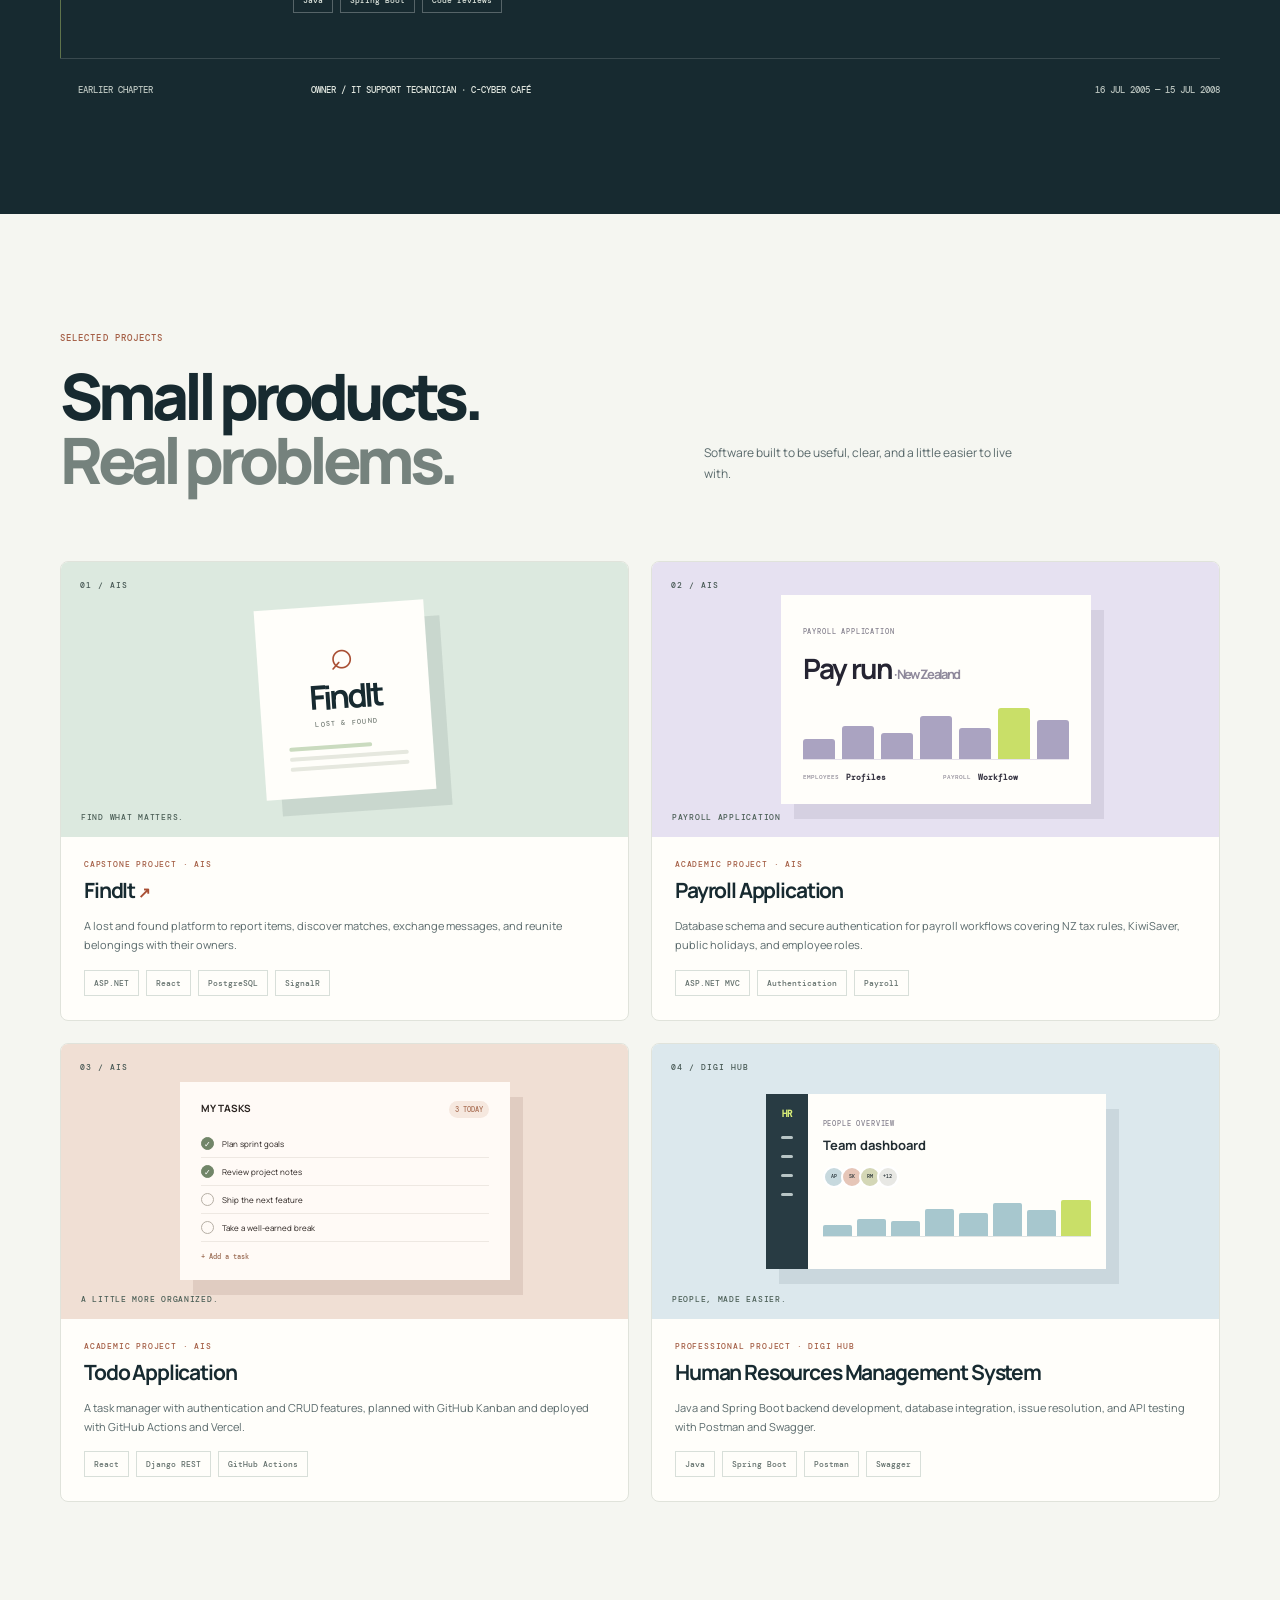
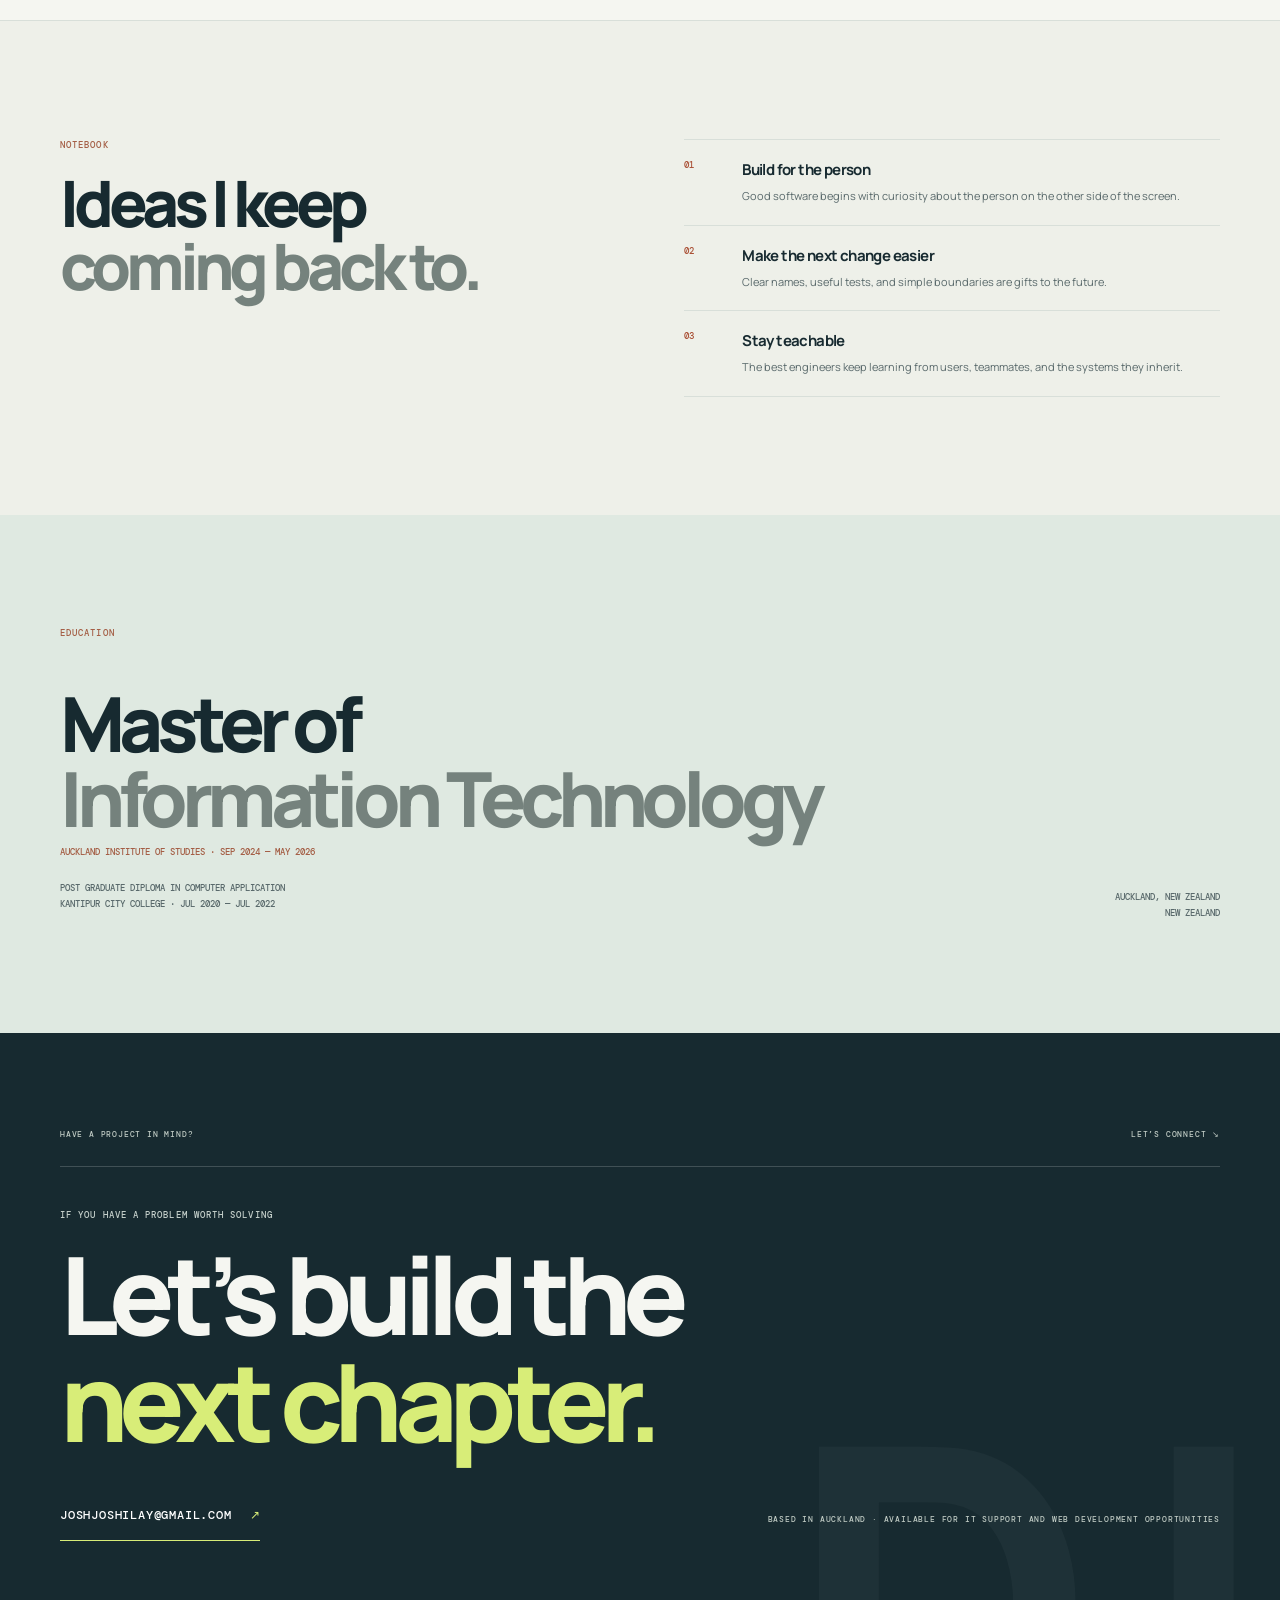
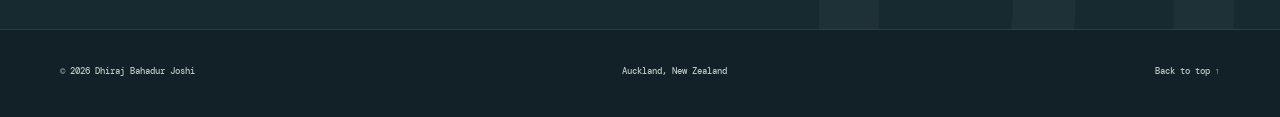
==== commit e7672308: "Summary changed" ====
--- a/index.html
+++ b/index.html
@@ -58,7 +58,7 @@
 
       <section id="about-section" class="about-section page-width split-section">
         <div class="section-title"><p class="eyebrow">A little about me</p><h2>Not a linear path.<br /><em>A useful one.</em></h2></div>
-        <div class="about-body"><p>An IT Graduate &amp; Support Specialist with a Master of Information Technology and extensive experience bridging technical infrastructure with client-facing service. Skilled in Web development, with a solid foundation in IT support and problem-solving ability. A strong team player committed to continuous learning and professional growth.</p><p>My path runs from running a cybercafé in Kathmandu through Java and HRMS development in Nepal to payroll and full-stack projects in New Zealand.</p><a class="text-button" href="resume.html">My resume <span>→</span></a><div class="about-signoff"><span>Currently based in</span><strong>Auckland <i>↗</i></strong><small>Open to IT support and web development opportunities</small></div></div>
+        <div class="about-body"><p>An IT Graduate &amp; Support Specialist with a Master of Information Technology and extensive experience bridging technical infrastructure with client-facing service. Skilled in Web development, with a solid foundation in IT support and problem-solving ability. A strong team player committed to continuous learning and professional growth.</p><p>My path runs from running a cybercafé through Java backend development in Kathmandu, Nepal to full-stack projects in New Zealand.</p><a class="text-button" href="resume.html">My resume <span>→</span></a><div class="about-signoff"><span>Currently based in</span><strong>Auckland <i>↗</i></strong><small>Open to IT support and web development opportunities</small></div></div>
       </section>
 
       <section class="inventory-section page-width split-section">
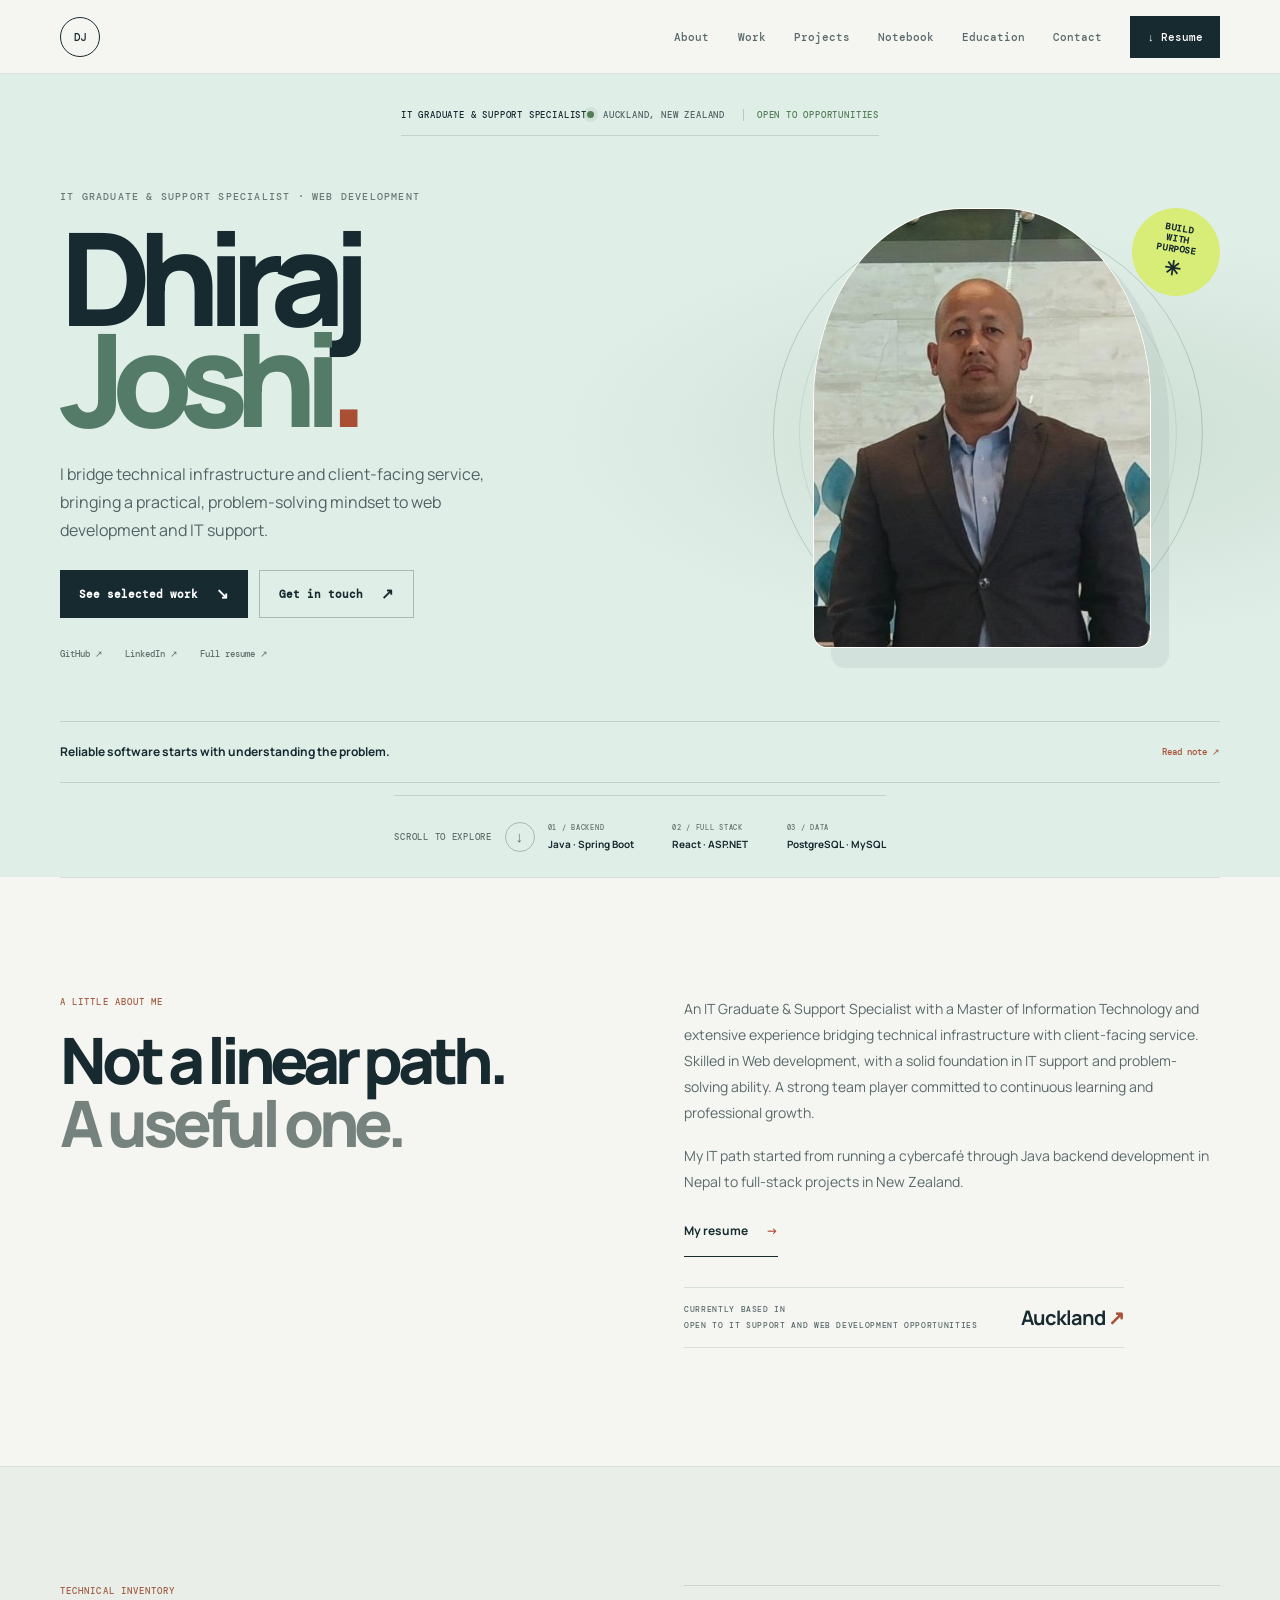
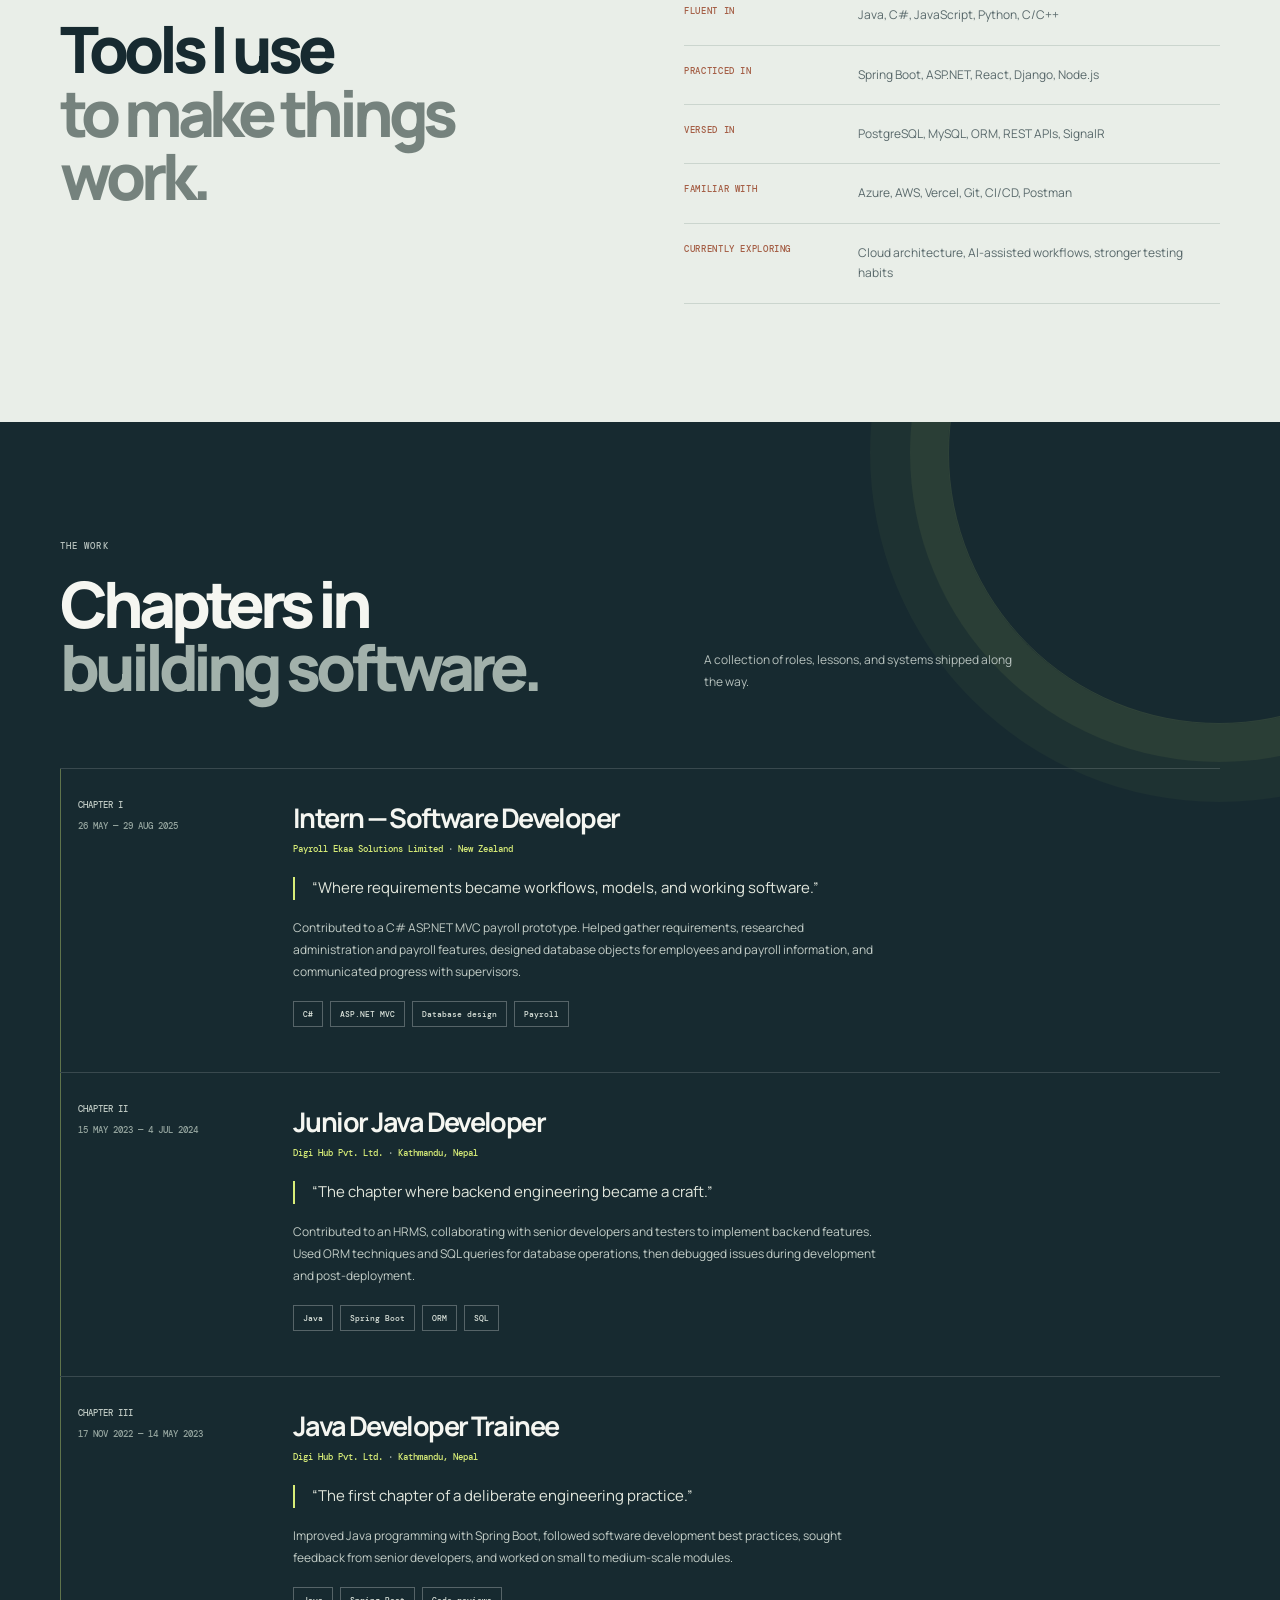
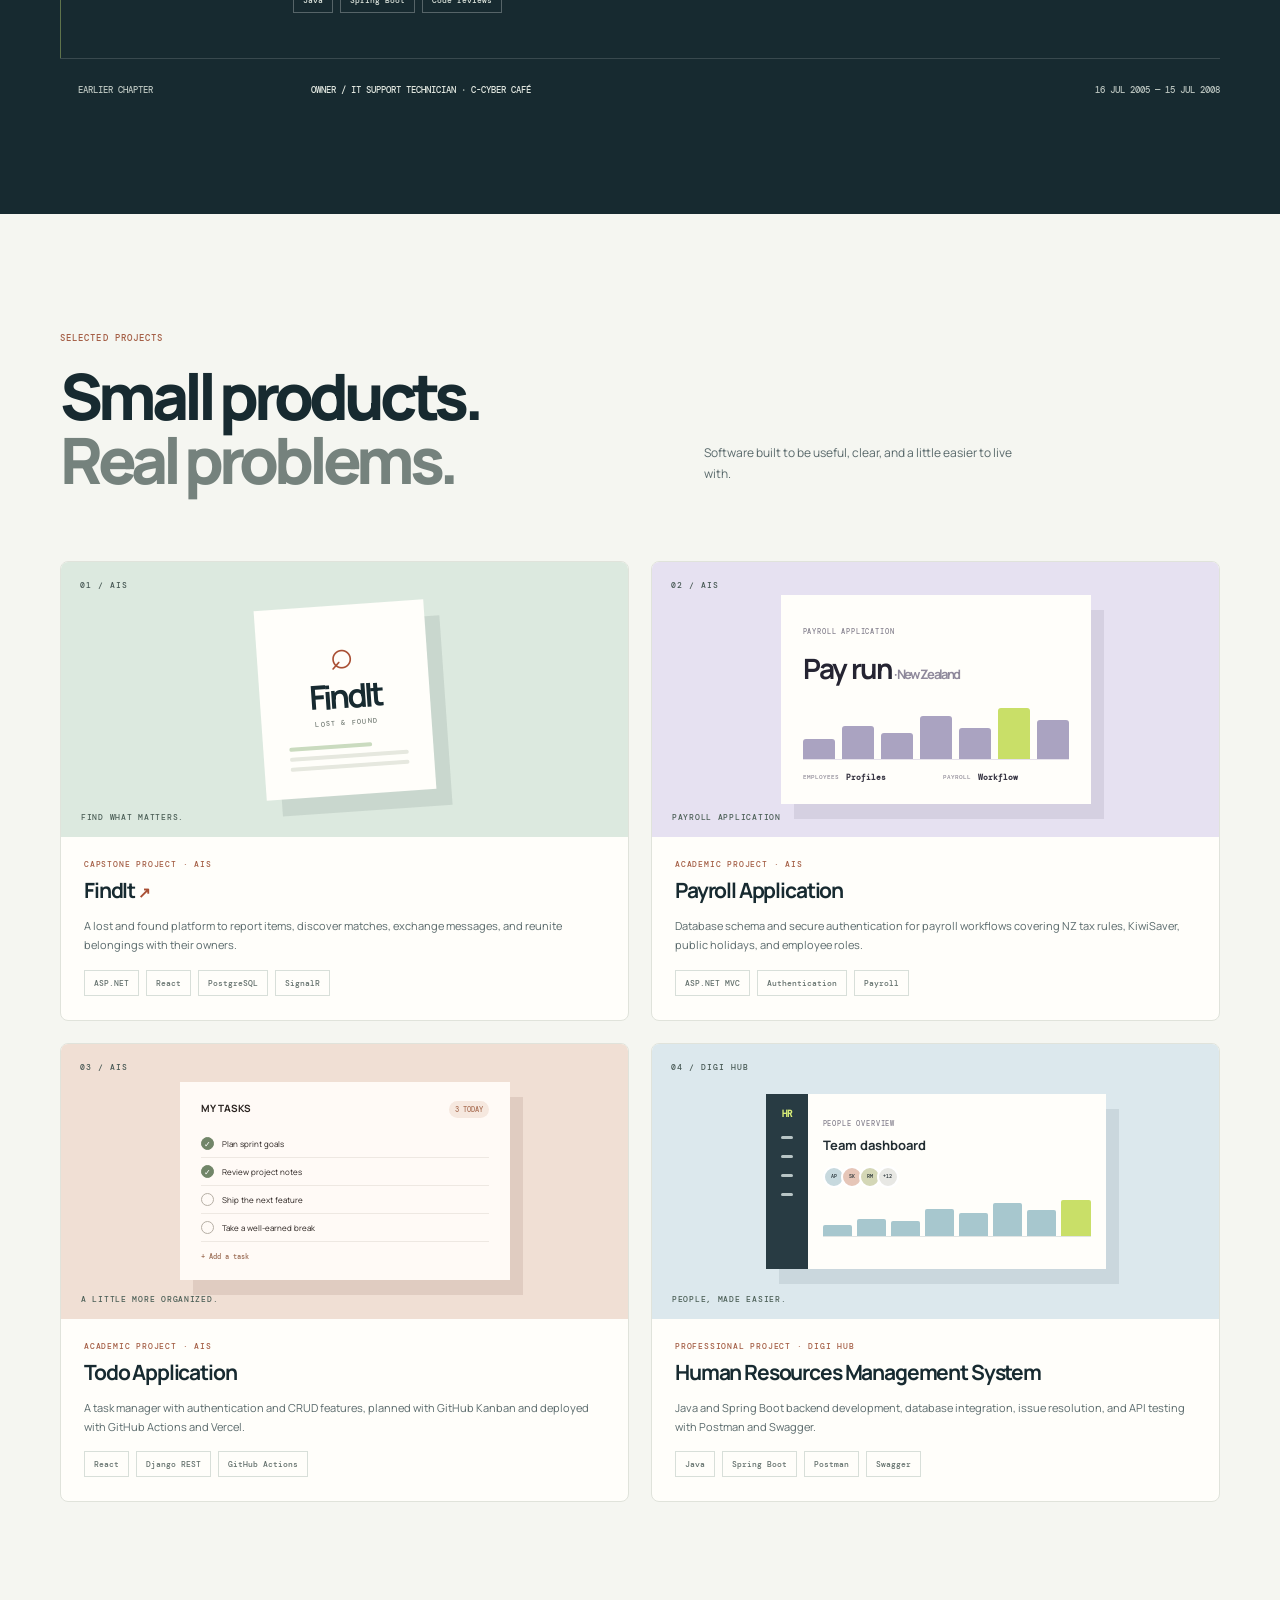
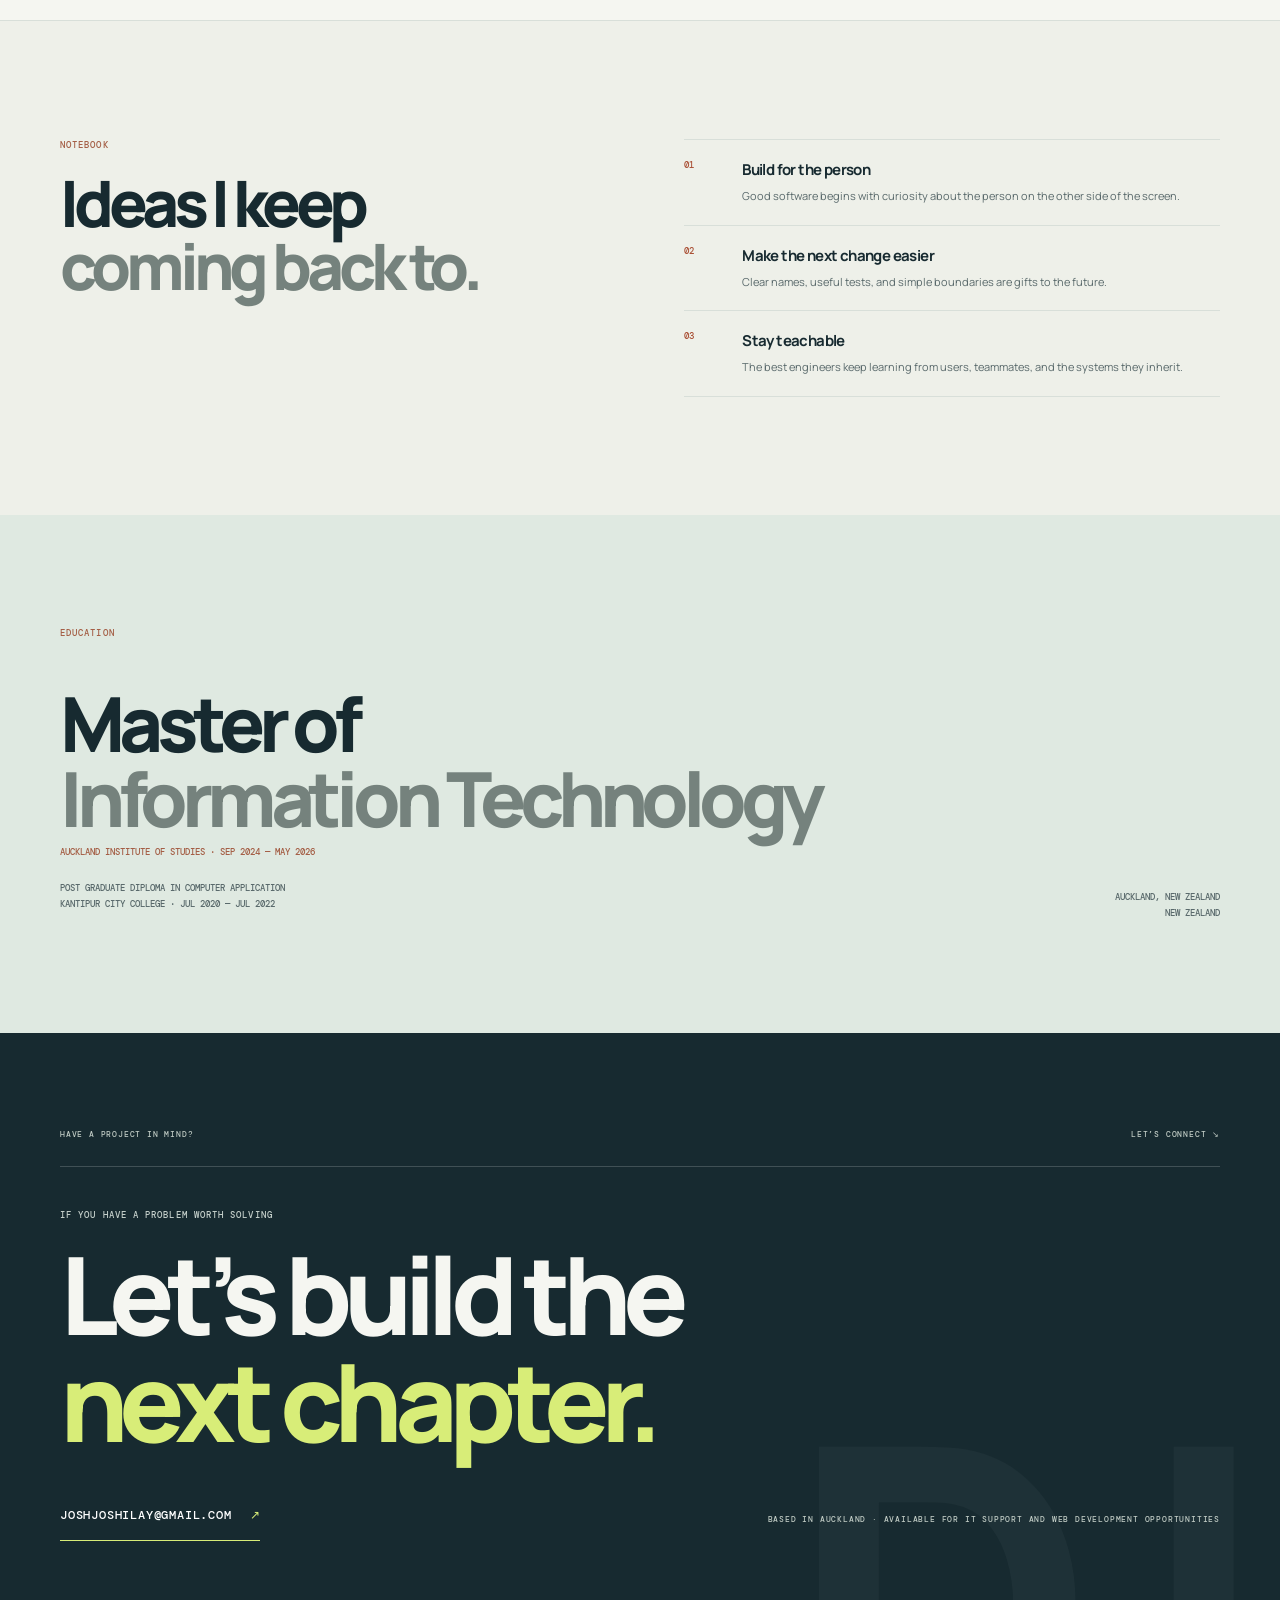
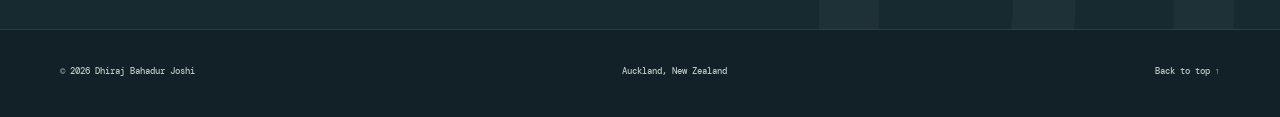
==== commit 4253df23: "Summary Changed" ====
--- a/index.html
+++ b/index.html
@@ -58,7 +58,7 @@
 
       <section id="about-section" class="about-section page-width split-section">
         <div class="section-title"><p class="eyebrow">A little about me</p><h2>Not a linear path.<br /><em>A useful one.</em></h2></div>
-        <div class="about-body"><p>An IT Graduate &amp; Support Specialist with a Master of Information Technology and extensive experience bridging technical infrastructure with client-facing service. Skilled in Web development, with a solid foundation in IT support and problem-solving ability. A strong team player committed to continuous learning and professional growth.</p><p>My path runs from running a cybercafé through Java backend development in Kathmandu, Nepal to full-stack projects in New Zealand.</p><a class="text-button" href="resume.html">My resume <span>→</span></a><div class="about-signoff"><span>Currently based in</span><strong>Auckland <i>↗</i></strong><small>Open to IT support and web development opportunities</small></div></div>
+        <div class="about-body"><p>An IT Graduate &amp; Support Specialist with a Master of Information Technology and extensive experience bridging technical infrastructure with client-facing service. Skilled in Web development, with a solid foundation in IT support and problem-solving ability. A strong team player committed to continuous learning and professional growth.</p><p>My IT path started from running a cybercafé through Java backend development in Nepal to full-stack projects in New Zealand.</p><a class="text-button" href="resume.html">My resume <span>→</span></a><div class="about-signoff"><span>Currently based in</span><strong>Auckland <i>↗</i></strong><small>Open to IT support and web development opportunities</small></div></div>
       </section>
 
       <section class="inventory-section page-width split-section">
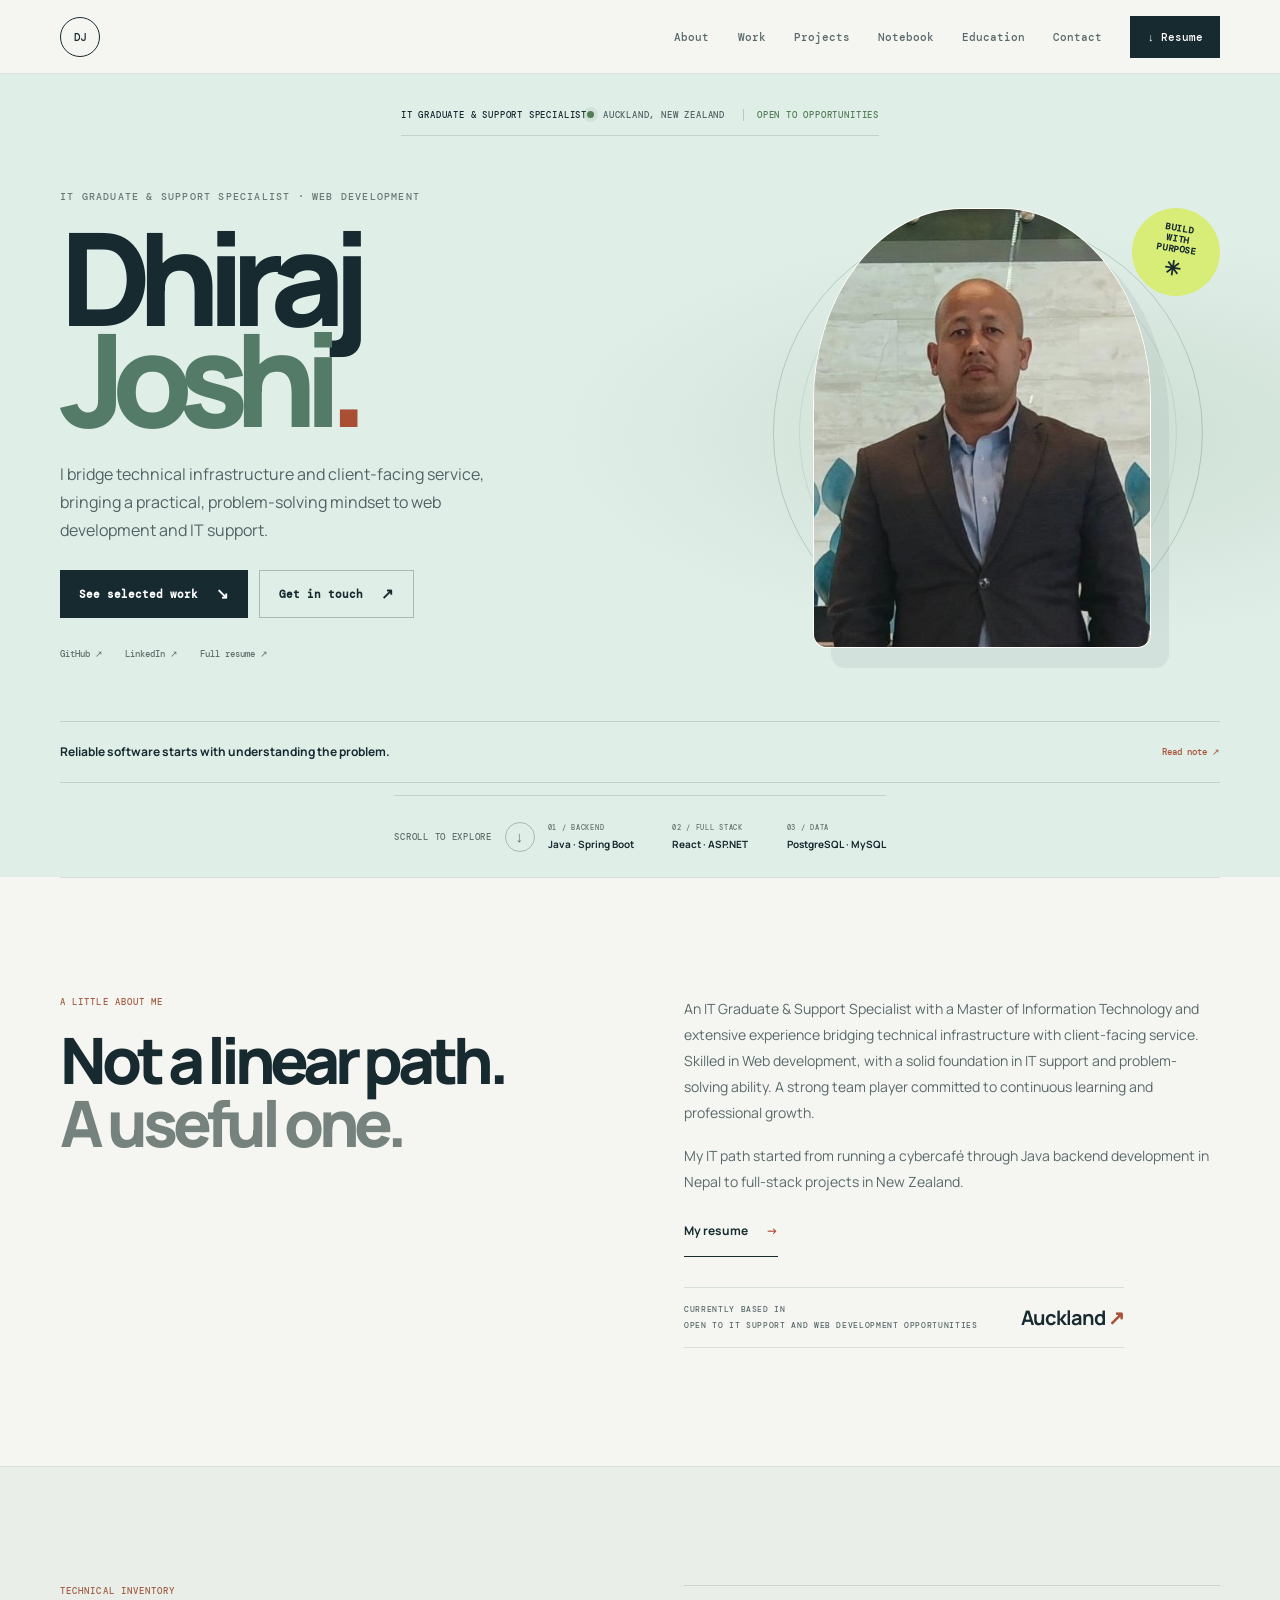
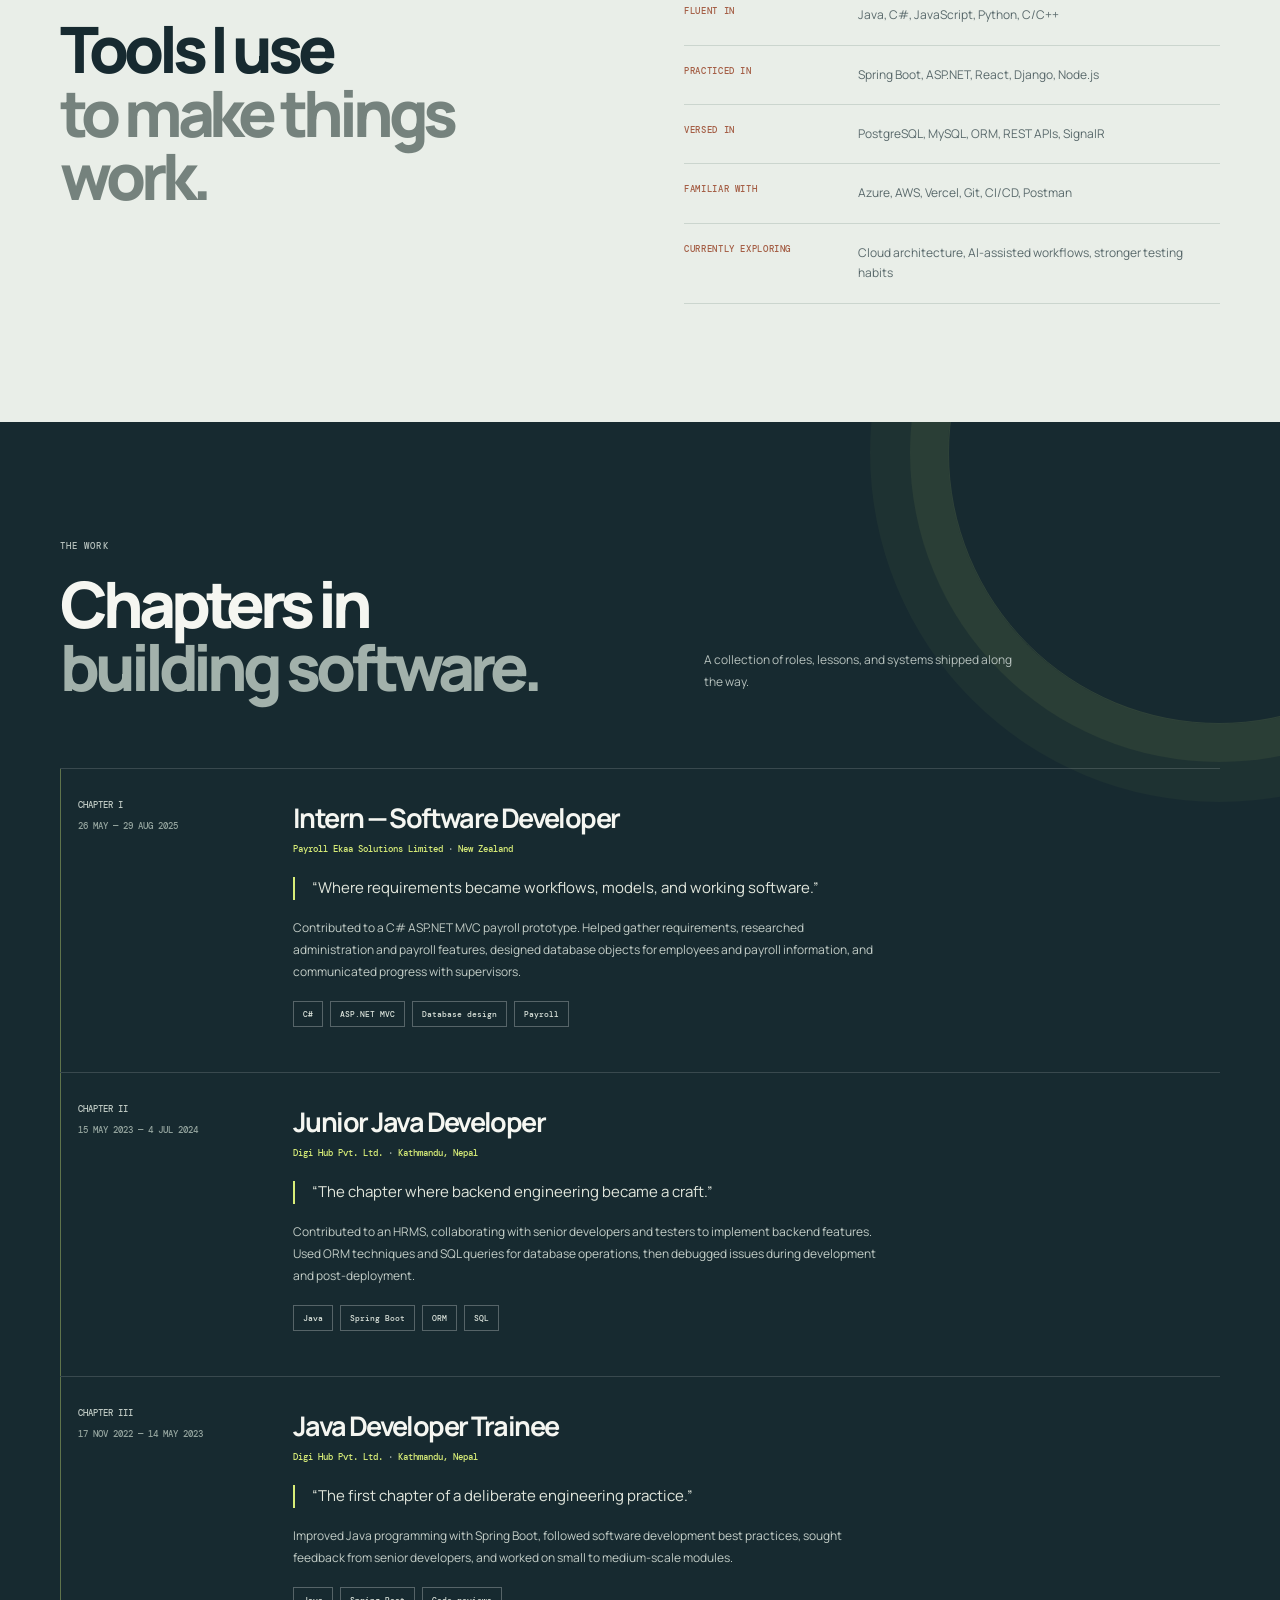
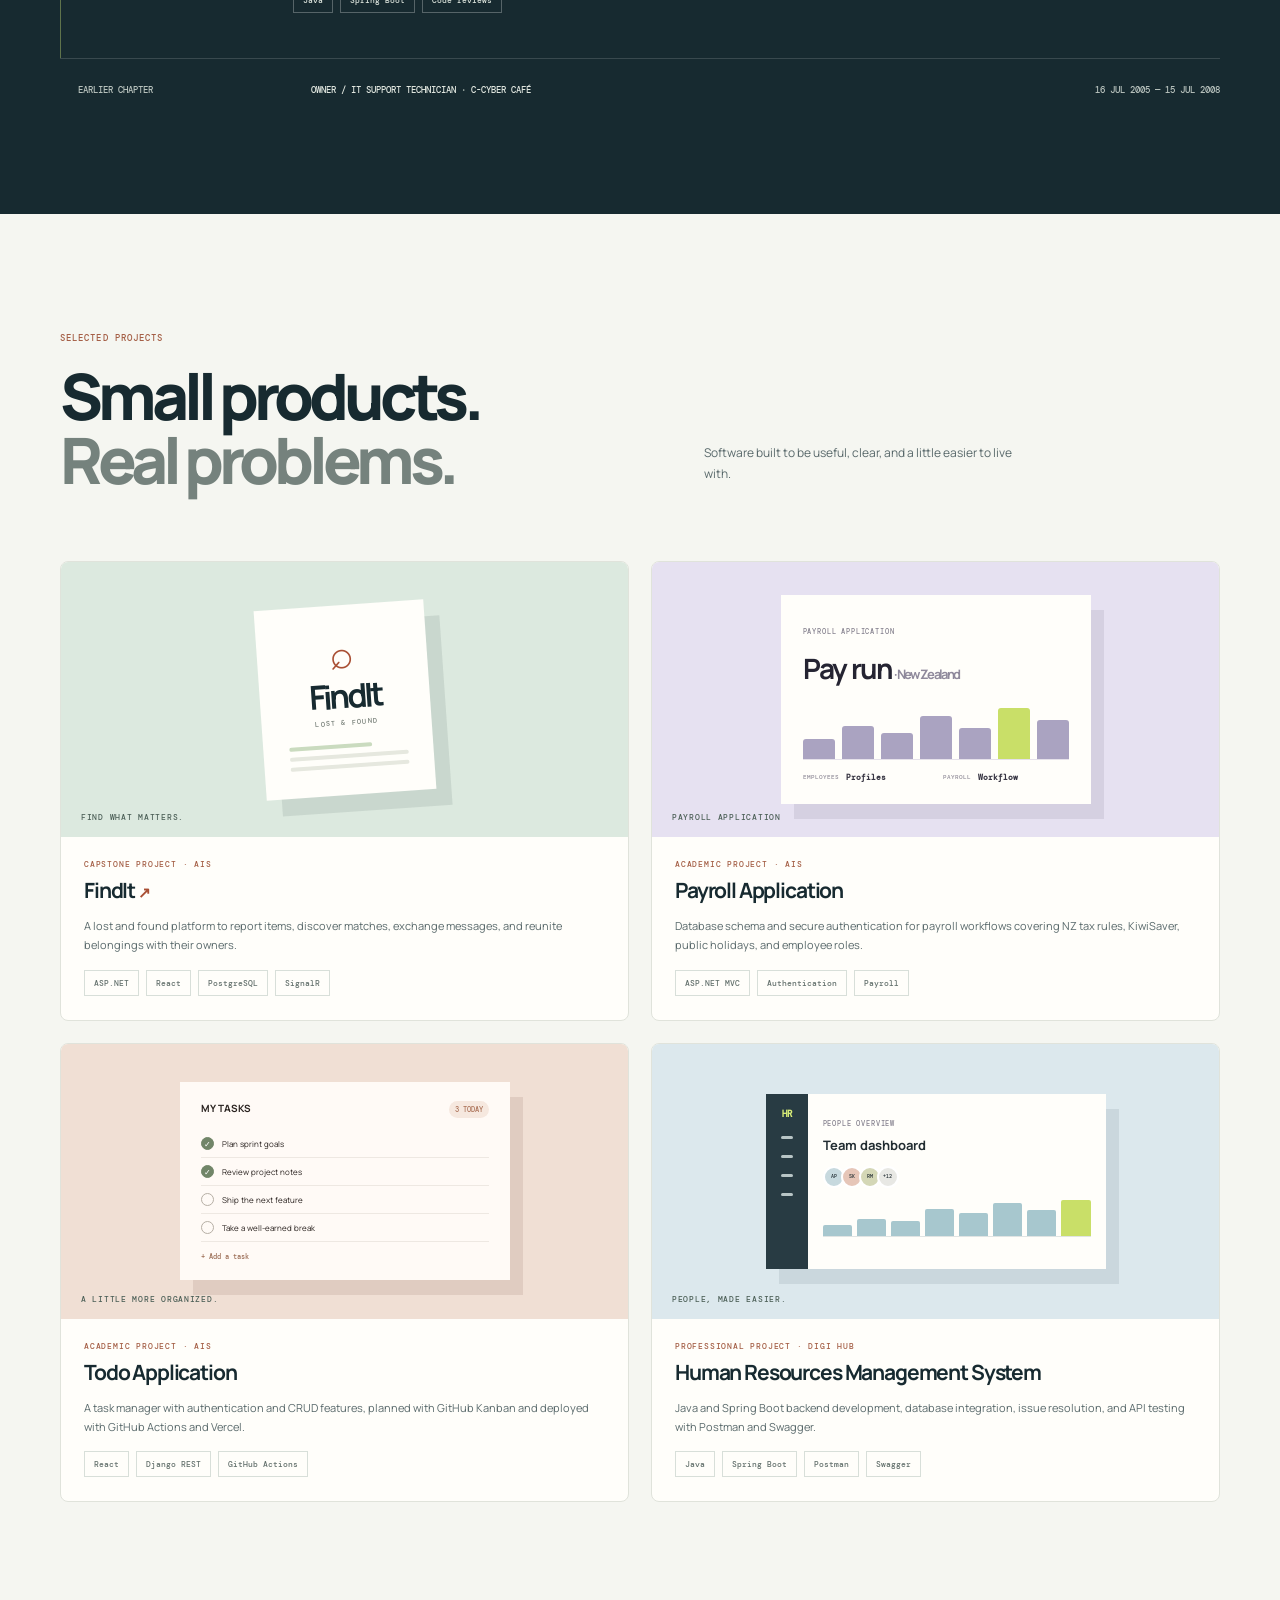
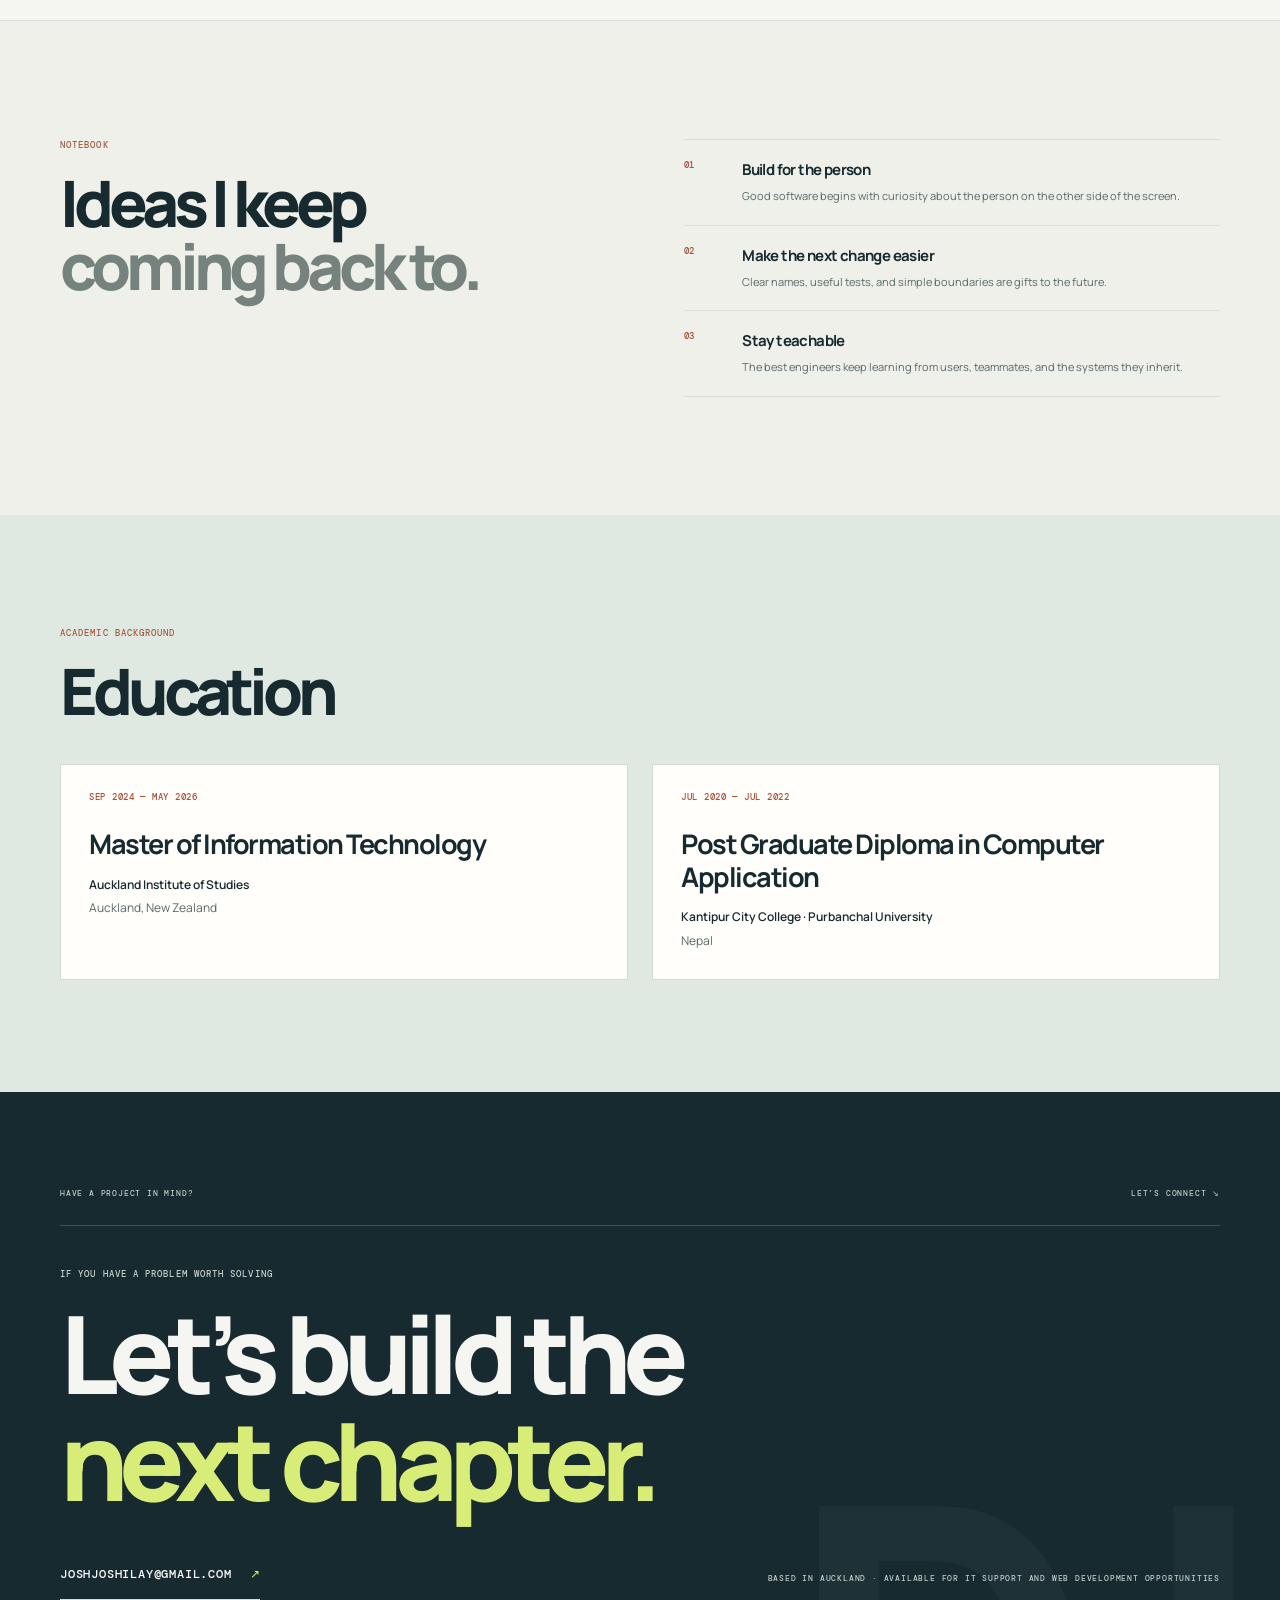
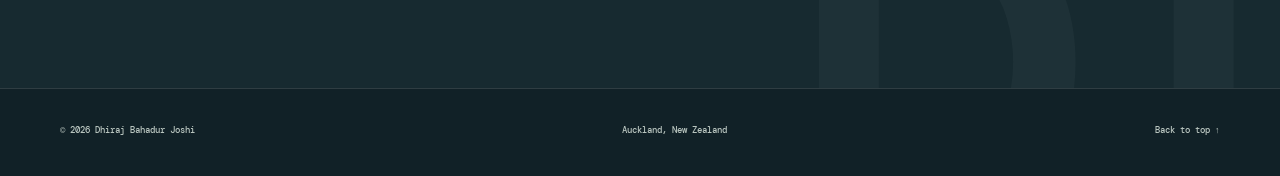
==== commit 81b82088: "modified profile" ====
--- a/index.html
+++ b/index.html
@@ -85,10 +85,10 @@
       <section id="research-section" class="projects-section page-width">
         <div class="section-heading"><div><p class="eyebrow">Selected projects</p><h2>Small products.<br /><em>Real problems.</em></h2></div><p>Software built to be useful, clear, and a little easier to live with.</p></div>
         <div class="project-grid">
-          <a class="project-card findit-card" href="https://lost-and-found-55q.pages.dev/" target="_blank" rel="noreferrer"><div class="project-art" aria-hidden="true"><span class="project-index">01 / AIS</span><div class="findit-ui"><span class="findit-symbol">⌕</span><strong>FindIt</strong><small>LOST &amp; FOUND</small><div class="ui-lines"><i></i><i></i><i></i></div></div><span class="project-art-caption">Find what matters.</span></div><div class="project-card-info"><div><p>CAPSTONE PROJECT · AIS</p><h3>FindIt <span>↗</span></h3></div><p>A lost and found platform to report items, discover matches, exchange messages, and reunite belongings with their owners.</p><div class="tags"><span>ASP.NET</span><span>React</span><span>PostgreSQL</span><span>SignalR</span></div></div></a>
-          <article class="project-card payroll-card"><div class="project-art" aria-hidden="true"><span class="project-index">02 / AIS</span><div class="payroll-ui"><small>PAYROLL APPLICATION</small><strong>Pay run<span> · New Zealand</span></strong><div class="payroll-bars"><i></i><i></i><i></i><i></i><i></i><i></i><i></i></div><div class="payroll-ui-foot"><span>EMPLOYEES</span><b>Profiles</b><span>PAYROLL</span><b>Workflow</b></div></div><span class="project-art-caption">Payroll Application</span></div><div class="project-card-info"><div><p>ACADEMIC PROJECT · AIS</p><h3>Payroll Application</h3></div><p>Database schema and secure authentication for payroll workflows covering NZ tax rules, KiwiSaver, public holidays, and employee roles.</p><div class="tags"><span>ASP.NET MVC</span><span>Authentication</span><span>Payroll</span></div></div></article>
-          <article class="project-card todo-card"><div class="project-art" aria-hidden="true"><span class="project-index">03 / AIS</span><div class="todo-ui"><small>MY TASKS <b>3 TODAY</b></small><div><i class="checked">✓</i><span>Plan sprint goals</span></div><div><i class="checked">✓</i><span>Review project notes</span></div><div><i></i><span>Ship the next feature</span></div><div><i></i><span>Take a well-earned break</span></div><span class="todo-add">+ Add a task</span></div><span class="project-art-caption">A little more organized.</span></div><div class="project-card-info"><div><p>ACADEMIC PROJECT · AIS</p><h3>Todo Application</h3></div><p>A task manager with authentication and CRUD features, planned with GitHub Kanban and deployed with GitHub Actions and Vercel.</p><div class="tags"><span>React</span><span>Django REST</span><span>GitHub Actions</span></div></div></article>
-          <article class="project-card hrms-card"><div class="project-art" aria-hidden="true"><span class="project-index">04 / DIGI HUB</span><div class="hrms-ui"><div class="hrms-sidebar"><b>HR</b><i></i><i></i><i></i><i></i></div><div class="hrms-main"><small>PEOPLE OVERVIEW</small><strong>Team dashboard</strong><div class="hrms-profiles"><i>AP</i><i>SK</i><i>RM</i><i>+12</i></div><div class="hrms-chart"><i></i><i></i><i></i><i></i><i></i><i></i><i></i><i></i></div></div></div><span class="project-art-caption">People, made easier.</span></div><div class="project-card-info"><div><p>PROFESSIONAL PROJECT · DIGI HUB</p><h3>Human Resources Management System</h3></div><p>Java and Spring Boot backend development, database integration, issue resolution, and API testing with Postman and Swagger.</p><div class="tags"><span>Java</span><span>Spring Boot</span><span>Postman</span><span>Swagger</span></div></div></article>
+          <a class="project-card findit-card" href="https://lost-and-found-55q.pages.dev/" target="_blank" rel="noreferrer"><div class="project-art" aria-hidden="true"><div class="findit-ui"><span class="findit-symbol">⌕</span><strong>FindIt</strong><small>LOST &amp; FOUND</small><div class="ui-lines"><i></i><i></i><i></i></div></div><span class="project-art-caption">Find what matters.</span></div><div class="project-card-info"><div><p>CAPSTONE PROJECT · AIS</p><h3>FindIt <span>↗</span></h3></div><p>A lost and found platform to report items, discover matches, exchange messages, and reunite belongings with their owners.</p><div class="tags"><span>ASP.NET</span><span>React</span><span>PostgreSQL</span><span>SignalR</span></div></div></a>
+          <article class="project-card payroll-card"><div class="project-art" aria-hidden="true"><div class="payroll-ui"><small>PAYROLL APPLICATION</small><strong>Pay run<span> · New Zealand</span></strong><div class="payroll-bars"><i></i><i></i><i></i><i></i><i></i><i></i><i></i></div><div class="payroll-ui-foot"><span>EMPLOYEES</span><b>Profiles</b><span>PAYROLL</span><b>Workflow</b></div></div><span class="project-art-caption">Payroll Application</span></div><div class="project-card-info"><div><p>ACADEMIC PROJECT · AIS</p><h3>Payroll Application</h3></div><p>Database schema and secure authentication for payroll workflows covering NZ tax rules, KiwiSaver, public holidays, and employee roles.</p><div class="tags"><span>ASP.NET MVC</span><span>Authentication</span><span>Payroll</span></div></div></article>
+          <article class="project-card todo-card"><div class="project-art" aria-hidden="true"><div class="todo-ui"><small>MY TASKS <b>3 TODAY</b></small><div><i class="checked">✓</i><span>Plan sprint goals</span></div><div><i class="checked">✓</i><span>Review project notes</span></div><div><i></i><span>Ship the next feature</span></div><div><i></i><span>Take a well-earned break</span></div><span class="todo-add">+ Add a task</span></div><span class="project-art-caption">A little more organized.</span></div><div class="project-card-info"><div><p>ACADEMIC PROJECT · AIS</p><h3>Todo Application</h3></div><p>A task manager with authentication and CRUD features, planned with GitHub Kanban and deployed with GitHub Actions and Vercel.</p><div class="tags"><span>React</span><span>Django REST</span><span>GitHub Actions</span></div></div></article>
+          <article class="project-card hrms-card"><div class="project-art" aria-hidden="true"><div class="hrms-ui"><div class="hrms-sidebar"><b>HR</b><i></i><i></i><i></i><i></i></div><div class="hrms-main"><small>PEOPLE OVERVIEW</small><strong>Team dashboard</strong><div class="hrms-profiles"><i>AP</i><i>SK</i><i>RM</i><i>+12</i></div><div class="hrms-chart"><i></i><i></i><i></i><i></i><i></i><i></i><i></i><i></i></div></div></div><span class="project-art-caption">People, made easier.</span></div><div class="project-card-info"><div><p>PROFESSIONAL PROJECT · DIGI HUB</p><h3>Human Resources Management System</h3></div><p>Java and Spring Boot backend development, database integration, issue resolution, and API testing with Postman and Swagger.</p><div class="tags"><span>Java</span><span>Spring Boot</span><span>Postman</span><span>Swagger</span></div></div></article>
         </div>
       </section>
 
@@ -98,7 +98,23 @@
       </section>
 
       <section id="education-section" class="education-section">
-        <div class="page-width"><p class="eyebrow">Education</p><div class="education-line"><div><h2>Master of<br /><em>Information Technology</em></h2><p>Auckland Institute of Studies · Sep 2024 — May 2026</p><p class="secondary-education">Post Graduate Diploma in Computer Application<br />Kantipur City College · Jul 2020 — Jul 2022</p></div><div class="education-meta">Auckland, New Zealand<br />New Zealand</div></div></div>
+        <div class="page-width">
+          <div class="education-heading"><p class="eyebrow">Academic background</p><h2>Education</h2></div>
+          <div class="education-list">
+            <article class="education-entry">
+              <p class="education-entry-period"><time datetime="2024-09">Sep 2024</time> — <time datetime="2026-05">May 2026</time></p>
+              <h3>Master of Information Technology</h3>
+              <p class="education-institution">Auckland Institute of Studies</p>
+              <p class="education-location">Auckland, New Zealand</p>
+            </article>
+            <article class="education-entry">
+              <p class="education-entry-period"><time datetime="2020-07">Jul 2020</time> — <time datetime="2022-07">Jul 2022</time></p>
+              <h3>Post Graduate Diploma in Computer Application</h3>
+              <p class="education-institution">Kantipur City College · Purbanchal University</p>
+              <p class="education-location">Nepal</p>
+            </article>
+          </div>
+        </div>
       </section>
 
       <section id="contact-section" class="contact-section page-width"><div class="contact-kicker"><span>Have a project in mind?</span><span>LET’S CONNECT ↘</span></div><p class="eyebrow">If you have a problem worth solving</p><h2>Let’s build the<br /><em>next chapter.</em></h2><div class="contact-bottom"><a href="mailto:joshjoshilay@gmail.com" class="contact-link">joshjoshilay@gmail.com <span>↗</span></a><span>Based in Auckland · Available for IT support and web development opportunities</span></div></section>
--- a/profile.css
+++ b/profile.css
@@ -482,7 +482,7 @@
 
 .section-title h2,
 .section-heading h2,
-.education-line h2,
+.education-heading h2,
 .contact-section h2 {
   margin: 0;
   font-size: clamp(40px, 5vw, 70px);
@@ -492,8 +492,7 @@
 }
 
 .section-title h2 em,
-.section-heading h2 em,
-.education-line h2 em {
+.section-heading h2 em {
   color: #75827d;
   font-style: normal;
 }
@@ -793,16 +792,6 @@
 .todo-card .project-art { background: #f0dfd4; }
 .hrms-card .project-art { background: #dce8ed; }
 
-.project-index {
-  position: absolute;
-  top: 18px;
-  left: 19px;
-  z-index: 1;
-  color: #475854;
-  font: 500 8px "DM Mono", monospace;
-  letter-spacing: .12em;
-}
-
 .project-art-caption {
   position: absolute;
   bottom: 15px;
@@ -1154,35 +1143,54 @@
   background: #dfe9e1;
 }
 
-.education-line {
-  display: flex;
-  align-items: end;
-  justify-content: space-between;
-  gap: 32px;
-  margin-top: 47px;
-}
-
-.education-line h2 {
-  font-size: clamp(42px, 6vw, 76px);
-}
-
-.education-line p {
-  color: #a45e45;
+.education-heading h2 {
+  font-size: clamp(40px, 5vw, 70px);
+}
+
+.education-list {
+  display: grid;
+  grid-template-columns: repeat(2, minmax(0, 1fr));
+  gap: 24px;
+  margin-top: 42px;
+}
+
+.education-entry {
+  min-width: 0;
+  padding: 26px 28px 28px;
+  border: 1px solid #d0dbd2;
+  background: var(--surface);
+}
+
+.education-entry .education-entry-period {
+  margin-bottom: 25px;
+  color: var(--accent);
   font: 500 9px "DM Mono", monospace;
+  letter-spacing: .08em;
   text-transform: uppercase;
 }
 
-.education-line .secondary-education {
-  margin-top: 22px;
+.education-entry h3 {
+  margin: 0 0 14px;
+  font-size: clamp(20px, 2.2vw, 27px);
+  font-weight: 700;
+  letter-spacing: -.055em;
+  line-height: 1.2;
+}
+
+.education-entry p {
+  margin: 0;
+  font-size: 12px;
+  line-height: 1.7;
+}
+
+.education-entry .education-institution {
+  color: var(--ink);
+  font-weight: 600;
+}
+
+.education-entry .education-location {
+  margin-top: 3px;
   color: var(--muted);
-  line-height: 1.8;
-}
-
-.education-meta {
-  color: var(--muted);
-  font: 500 9px/1.8 "DM Mono", monospace;
-  text-align: right;
-  text-transform: uppercase;
 }
 
 .contact-section {
@@ -1721,14 +1729,18 @@
     margin-top: 34px;
   }
 
-  .education-line {
-    display: block;
-    margin-top: 35px;
-  }
-
-  .education-meta {
-    margin-top: 22px;
-    text-align: left;
+  .education-list {
+    grid-template-columns: 1fr;
+    gap: 14px;
+    margin-top: 30px;
+  }
+
+  .education-entry {
+    padding: 22px;
+  }
+
+  .education-entry .education-entry-period {
+    margin-bottom: 20px;
   }
 
   .contact-section {
